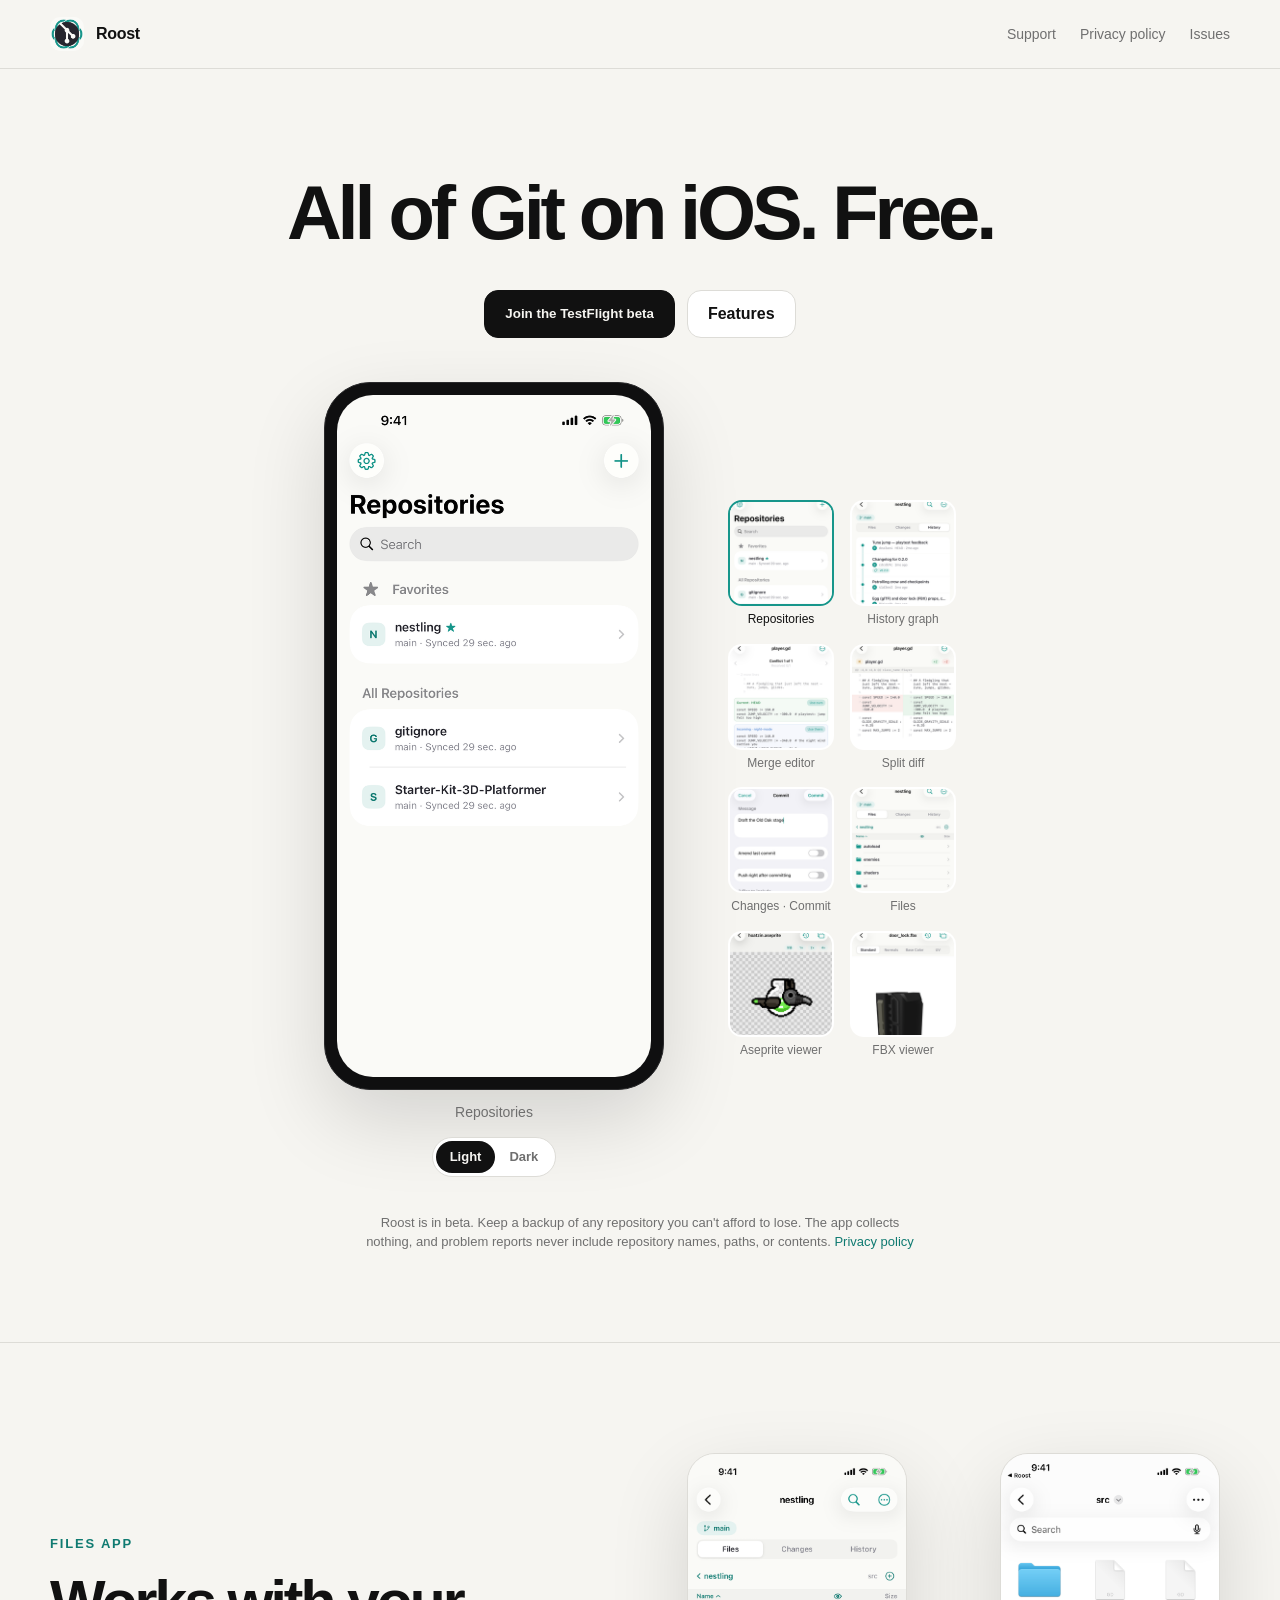
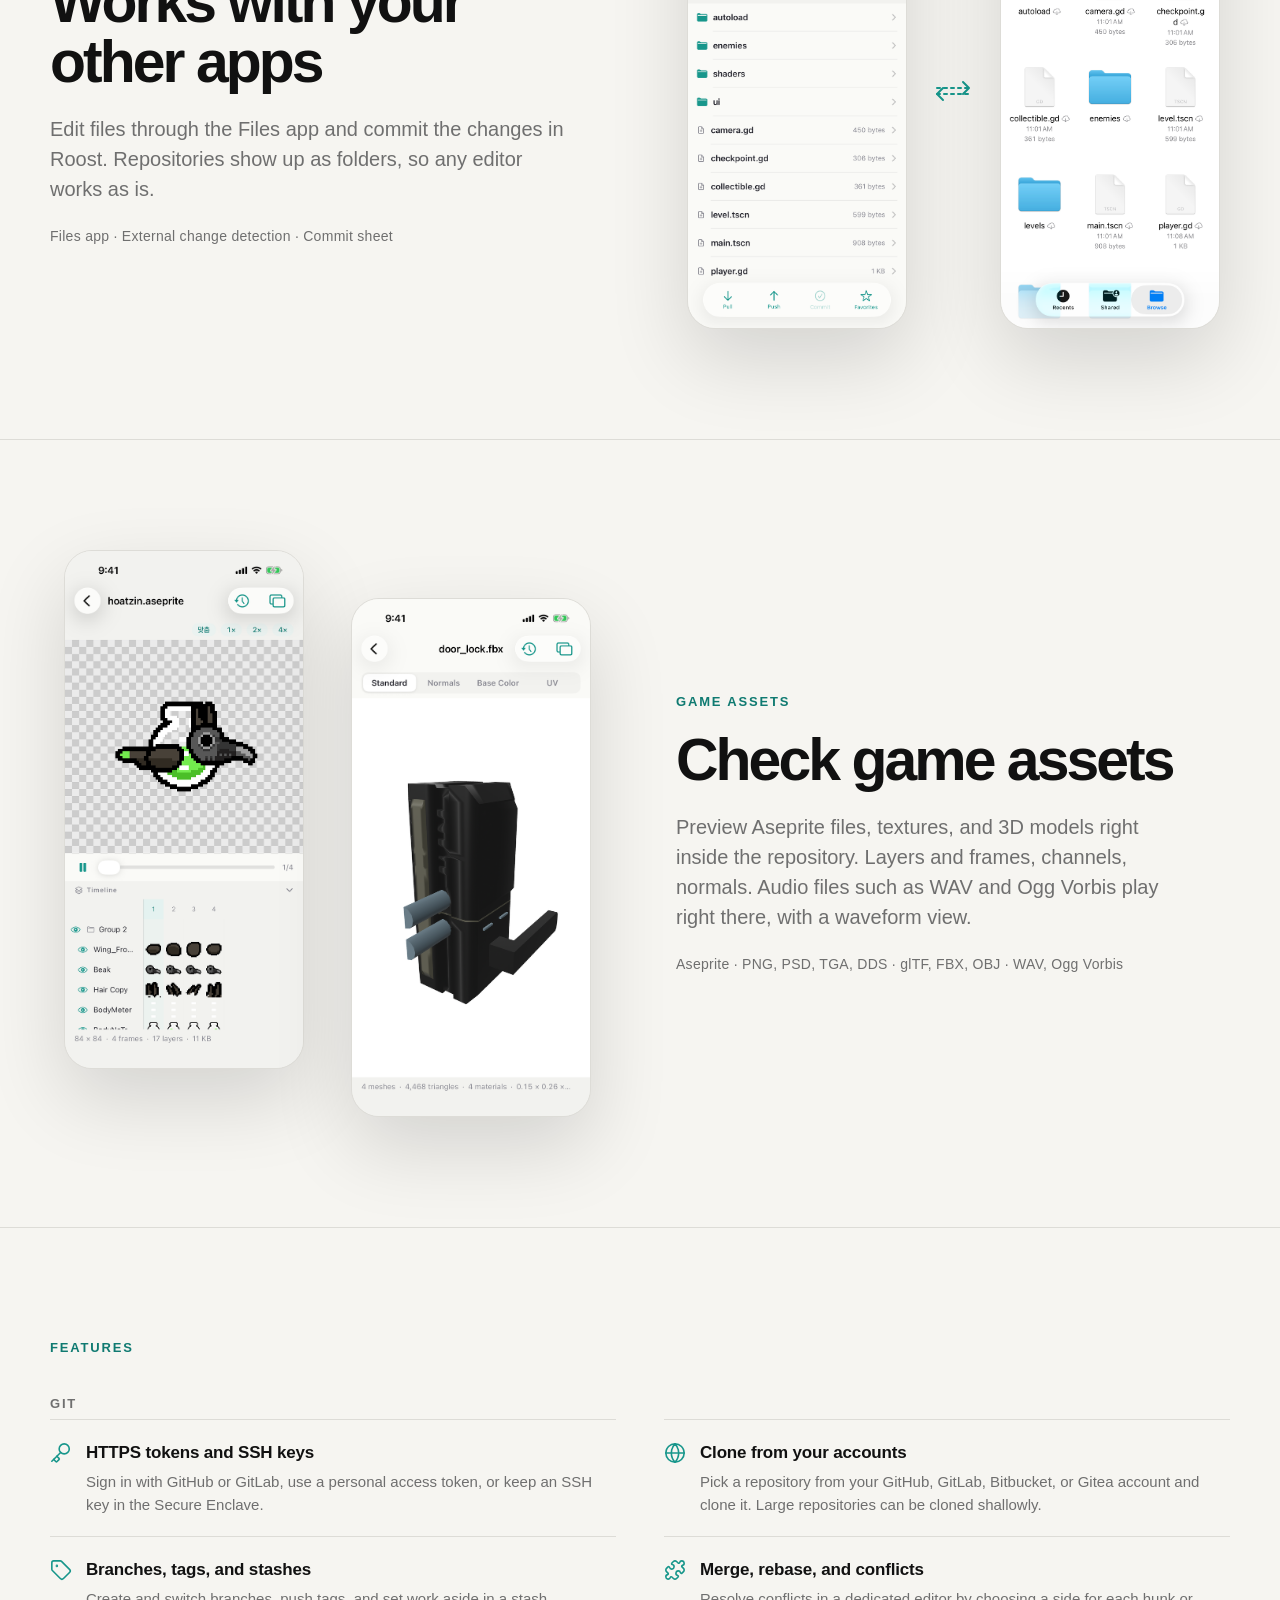
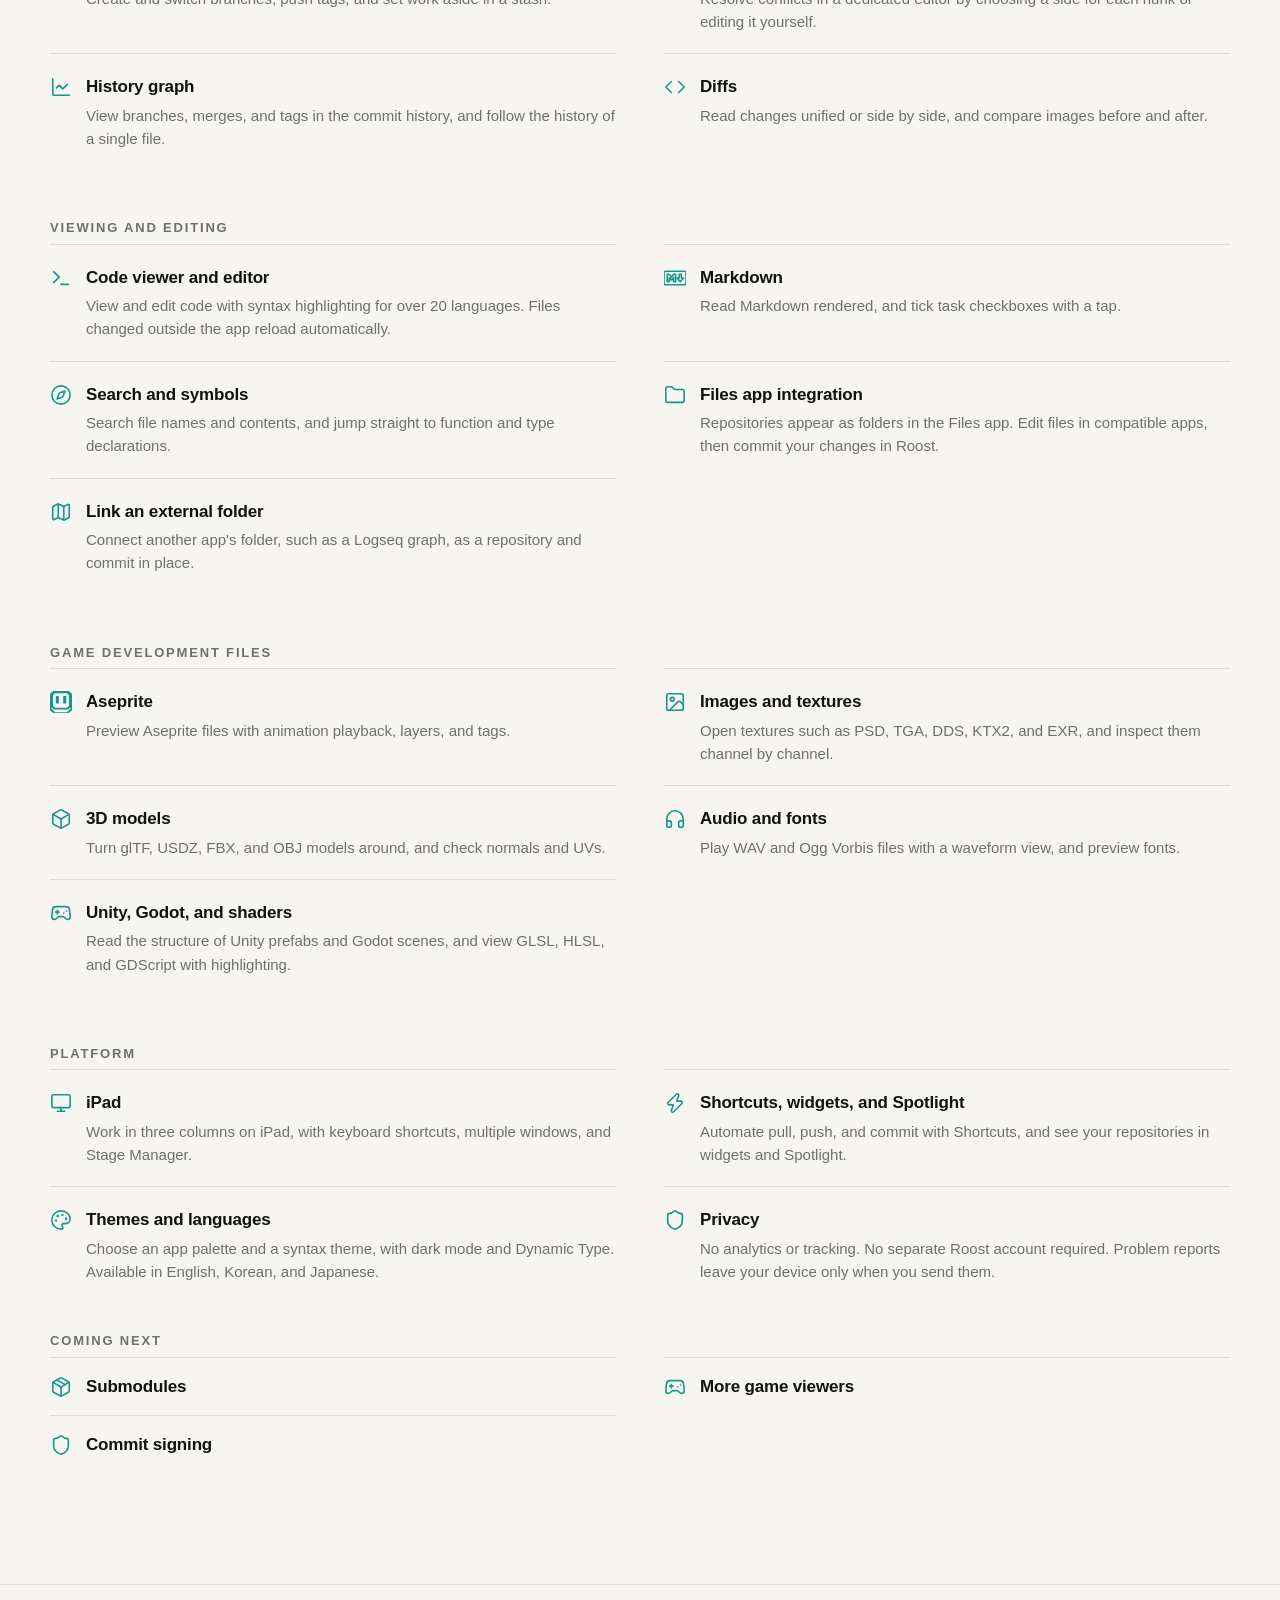
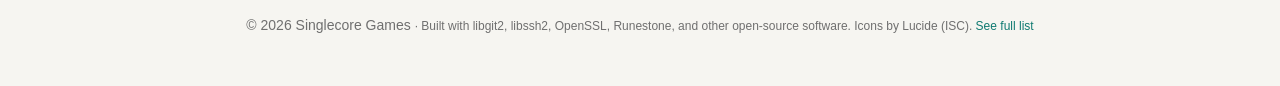
==== index.html @ 3c20617f "site: Files-app pair with link mark, audio in game assets copy, Issues nav link" ====
<!doctype html>
<html lang="en">
<head>
<meta charset="utf-8">
<meta name="viewport" content="width=device-width, initial-scale=1">
<title>Roost — a free Git client for iPhone and iPad</title>
<meta name="description" content="Roost is a free native Git client for iPhone and iPad: clone, commit, push, branch, and resolve merge conflicts. Integrates with the Files app and previews game-dev assets.">
<link rel="icon" href="assets/icon.png">
<link rel="stylesheet" href="assets/site.css">
</head>
<body>
<header class="top">
  <div class="shell nav">
    <a class="brand" href="./"><img src="assets/icon.png" alt=""> Roost</a>
    <nav class="nav-links">
        <a href="support.html">Support</a>
        <a href="privacy.html">Privacy policy</a>
        <a href="https://github.com/singlecoregames/roost/issues" target=_blank rel=noopener>Issues</a>
        
    </nav>
  </div>
</header>
<svg xmlns="http://www.w3.org/2000/svg" style="display:none" aria-hidden="true">
<symbol id="i-aseprite" viewBox="0 0 24 24" fill="none" stroke="currentColor" stroke-width="1.75" stroke-linecap="round" stroke-linejoin="round"><title>Aseprite</title><path d="M4.006 0v1.6h15.988V0zm15.988 1.6v1.6h1.6V1.6zm1.6 1.6v14.4h-1.6v1.6H4.006v-1.6h-1.6V3.2H.809v17.6h1.599v1.6h1.599V24h15.988v-1.6h1.6v-1.6h1.598V3.2zm-19.187 0h1.599V1.6h-1.6zm4.796 3.2v6.4h1.6V6.4zm7.995 0v6.4h1.599V6.4z"/></symbol>
<symbol id="i-box" viewBox="0 0 24 24" fill="none" stroke="currentColor" stroke-width="1.75" stroke-linecap="round" stroke-linejoin="round"><path d="M21 8a2 2 0 0 0-1-1.73l-7-4a2 2 0 0 0-2 0l-7 4A2 2 0 0 0 3 8v8a2 2 0 0 0 1 1.73l7 4a2 2 0 0 0 2 0l7-4A2 2 0 0 0 21 16Z" /> <path d="m3.3 7 8.7 5 8.7-5" /> <path d="M12 22V12" /></symbol>
<symbol id="i-chart-line" viewBox="0 0 24 24" fill="none" stroke="currentColor" stroke-width="1.75" stroke-linecap="round" stroke-linejoin="round"><path d="M3 3v16a2 2 0 0 0 2 2h16" /> <path d="m19 9-5 5-4-4-3 3" /></symbol>
<symbol id="i-code" viewBox="0 0 24 24" fill="none" stroke="currentColor" stroke-width="1.75" stroke-linecap="round" stroke-linejoin="round"><path d="m16 18 6-6-6-6" /> <path d="m8 6-6 6 6 6" /></symbol>
<symbol id="i-compass" viewBox="0 0 24 24" fill="none" stroke="currentColor" stroke-width="1.75" stroke-linecap="round" stroke-linejoin="round"><circle cx="12" cy="12" r="10" /> <path d="m16.24 7.76-1.804 5.411a2 2 0 0 1-1.265 1.265L7.76 16.24l1.804-5.411a2 2 0 0 1 1.265-1.265z" /></symbol>
<symbol id="i-folder" viewBox="0 0 24 24" fill="none" stroke="currentColor" stroke-width="1.75" stroke-linecap="round" stroke-linejoin="round"><path d="M20 20a2 2 0 0 0 2-2V8a2 2 0 0 0-2-2h-7.9a2 2 0 0 1-1.69-.9L9.6 3.9A2 2 0 0 0 7.93 3H4a2 2 0 0 0-2 2v13a2 2 0 0 0 2 2Z" /></symbol>
<symbol id="i-gamepad-2" viewBox="0 0 24 24" fill="none" stroke="currentColor" stroke-width="1.75" stroke-linecap="round" stroke-linejoin="round"><line x1="6" x2="10" y1="11" y2="11" /> <line x1="8" x2="8" y1="9" y2="13" /> <line x1="15" x2="15.01" y1="12" y2="12" /> <line x1="18" x2="18.01" y1="10" y2="10" /> <path d="M17.32 5H6.68a4 4 0 0 0-3.978 3.59c-.006.052-.01.101-.017.152C2.604 9.416 2 14.456 2 16a3 3 0 0 0 3 3c1 0 1.5-.5 2-1l1.414-1.414A2 2 0 0 1 9.828 16h4.344a2 2 0 0 1 1.414.586L17 18c.5.5 1 1 2 1a3 3 0 0 0 3-3c0-1.545-.604-6.584-.685-7.258-.007-.05-.011-.1-.017-.151A4 4 0 0 0 17.32 5z" /></symbol>
<symbol id="i-globe" viewBox="0 0 24 24" fill="none" stroke="currentColor" stroke-width="1.75" stroke-linecap="round" stroke-linejoin="round"><circle cx="12" cy="12" r="10" /> <path d="M12 2a14.5 14.5 0 0 0 0 20 14.5 14.5 0 0 0 0-20" /> <path d="M2 12h20" /></symbol>
<symbol id="i-headphones" viewBox="0 0 24 24" fill="none" stroke="currentColor" stroke-width="1.75" stroke-linecap="round" stroke-linejoin="round"><path d="M3 14h3a2 2 0 0 1 2 2v3a2 2 0 0 1-2 2H5a2 2 0 0 1-2-2v-7a9 9 0 0 1 18 0v7a2 2 0 0 1-2 2h-1a2 2 0 0 1-2-2v-3a2 2 0 0 1 2-2h3" /></symbol>
<symbol id="i-image" viewBox="0 0 24 24" fill="none" stroke="currentColor" stroke-width="1.75" stroke-linecap="round" stroke-linejoin="round"><rect width="18" height="18" x="3" y="3" rx="2" ry="2" /> <circle cx="9" cy="9" r="2" /> <path d="m21 15-3.086-3.086a2 2 0 0 0-2.828 0L6 21" /></symbol>
<symbol id="i-key" viewBox="0 0 24 24" fill="none" stroke="currentColor" stroke-width="1.75" stroke-linecap="round" stroke-linejoin="round"><path d="m2 21 9.6-9.6" /> <path d="m7.5 15.5 2.3 2.3a1 1 0 0 1 0 1.4l-2.1 2.1a1 1 0 0 1-1.4 0L4 19" /> <circle cx="15.5" cy="7.5" r="5.5" /></symbol>
<symbol id="i-map" viewBox="0 0 24 24" fill="none" stroke="currentColor" stroke-width="1.75" stroke-linecap="round" stroke-linejoin="round"><path d="M14.106 5.553a2 2 0 0 0 1.788 0l3.659-1.83A1 1 0 0 1 21 4.619v12.764a1 1 0 0 1-.553.894l-4.553 2.277a2 2 0 0 1-1.788 0l-4.212-2.106a2 2 0 0 0-1.788 0l-3.659 1.83A1 1 0 0 1 3 19.381V6.618a1 1 0 0 1 .553-.894l4.553-2.277a2 2 0 0 1 1.788 0z" /> <path d="M15 5.764v15" /> <path d="M9 3.236v15" /></symbol>
<symbol id="i-markdown" viewBox="0 0 24 24" fill="none" stroke="currentColor" stroke-width="1.75" stroke-linecap="round" stroke-linejoin="round"><title>Markdown</title><path d="M22.27 19.385H1.73A1.73 1.73 0 010 17.655V6.345a1.73 1.73 0 011.73-1.73h20.54A1.73 1.73 0 0124 6.345v11.308a1.73 1.73 0 01-1.73 1.731zM5.769 15.923v-4.5l2.308 2.885 2.307-2.885v4.5h2.308V8.078h-2.308l-2.307 2.885-2.308-2.885H3.46v7.847zM21.232 12h-2.309V8.077h-2.307V12h-2.308l3.461 4.039z"/></symbol>
<symbol id="i-monitor" viewBox="0 0 24 24" fill="none" stroke="currentColor" stroke-width="1.75" stroke-linecap="round" stroke-linejoin="round"><rect width="20" height="14" x="2" y="3" rx="2" /> <line x1="8" x2="16" y1="21" y2="21" /> <line x1="12" x2="12" y1="17" y2="21" /></symbol>
<symbol id="i-package" viewBox="0 0 24 24" fill="none" stroke="currentColor" stroke-width="1.75" stroke-linecap="round" stroke-linejoin="round"><path d="M11 21.73a2 2 0 0 0 2 0l7-4A2 2 0 0 0 21 16V8a2 2 0 0 0-1-1.73l-7-4a2 2 0 0 0-2 0l-7 4A2 2 0 0 0 3 8v8a2 2 0 0 0 1 1.73z" /> <path d="M12 22V12" /> <polyline points="3.29 7 12 12 20.71 7" /> <path d="m7.5 4.27 9 5.15" /></symbol>
<symbol id="i-palette" viewBox="0 0 24 24" fill="none" stroke="currentColor" stroke-width="1.75" stroke-linecap="round" stroke-linejoin="round"><path d="M12 22a1 1 0 0 1 0-20 10 9 0 0 1 10 9 5 5 0 0 1-5 5h-2.25a1.75 1.75 0 0 0-1.4 2.8l.3.4a1.75 1.75 0 0 1-1.4 2.8z" /> <circle cx="13.5" cy="6.5" r=".5" fill="currentColor" /> <circle cx="17.5" cy="10.5" r=".5" fill="currentColor" /> <circle cx="6.5" cy="12.5" r=".5" fill="currentColor" /> <circle cx="8.5" cy="7.5" r=".5" fill="currentColor" /></symbol>
<symbol id="i-puzzle" viewBox="0 0 24 24" fill="none" stroke="currentColor" stroke-width="1.75" stroke-linecap="round" stroke-linejoin="round"><path d="M15.39 4.39a1 1 0 0 0 1.68-.474 2.5 2.5 0 1 1 3.014 3.015 1 1 0 0 0-.474 1.68l1.683 1.682a2.414 2.414 0 0 1 0 3.414L19.61 15.39a1 1 0 0 1-1.68-.474 2.5 2.5 0 1 0-3.014 3.015 1 1 0 0 1 .474 1.68l-1.683 1.682a2.414 2.414 0 0 1-3.414 0L8.61 19.61a1 1 0 0 0-1.68.474 2.5 2.5 0 1 1-3.014-3.015 1 1 0 0 0 .474-1.68l-1.683-1.682a2.414 2.414 0 0 1 0-3.414L4.39 8.61a1 1 0 0 1 1.68.474 2.5 2.5 0 1 0 3.014-3.015 1 1 0 0 1-.474-1.68l1.683-1.682a2.414 2.414 0 0 1 3.414 0z" /></symbol>
<symbol id="i-shield" viewBox="0 0 24 24" fill="none" stroke="currentColor" stroke-width="1.75" stroke-linecap="round" stroke-linejoin="round"><path d="M20 13c0 5-3.5 7.5-7.66 8.95a1 1 0 0 1-.67-.01C7.5 20.5 4 18 4 13V6a1 1 0 0 1 1-1c2 0 4.5-1.2 6.24-2.72a1.17 1.17 0 0 1 1.52 0C14.51 3.81 17 5 19 5a1 1 0 0 1 1 1z" /></symbol>
<symbol id="i-tag" viewBox="0 0 24 24" fill="none" stroke="currentColor" stroke-width="1.75" stroke-linecap="round" stroke-linejoin="round"><path d="M12.586 2.586A2 2 0 0 0 11.172 2H4a2 2 0 0 0-2 2v7.172a2 2 0 0 0 .586 1.414l8.704 8.704a2.426 2.426 0 0 0 3.42 0l6.58-6.58a2.426 2.426 0 0 0 0-3.42z" /> <circle cx="7.5" cy="7.5" r=".5" fill="currentColor" /></symbol>
<symbol id="i-terminal" viewBox="0 0 24 24" fill="none" stroke="currentColor" stroke-width="1.75" stroke-linecap="round" stroke-linejoin="round"><path d="M12 19h8" /> <path d="m4 17 6-6-6-6" /></symbol>
<symbol id="i-zap" viewBox="0 0 24 24" fill="none" stroke="currentColor" stroke-width="1.75" stroke-linecap="round" stroke-linejoin="round"><path d="M15.914 4a1.5 1.5 0 00-2.474-1.561l-9 9A1.5 1.5 0 005.5 14h4.002a.5.5 0 01.471.666L8.086 20a1.5 1.5 0 002.475 1.56l9-9A1.5 1.5 0 0018.5 10h-3.997a.5.5 0 01-.472-.667z" /></symbol>
</svg>
<main>
  <section class="hero shell">
    <h1 class="lead">All of Git on iOS. Free.</h1>
    <div class="cta-row">
      <!-- TODO(REL-05): 공개 링크가 나오면 button을 <a class="btn primary" href="https://testflight.apple.com/join/XXXXXXXX">로 바꾸고 dialog를 지운다 -->
      <button class="btn primary" type="button" data-beta-cta>Join the TestFlight beta</button>
      <dialog class="beta-dialog" id="beta-dialog">
        <form method="dialog">
          <h3>TestFlight beta</h3>
          <p>The public link isn't ready yet. Please check back soon.</p>
          <button class="btn primary" type="submit" autofocus>Close</button>
        </form>
      </dialog>
      <a class="btn" href="#features">Features</a>
    </div>
  </section>

  <section class="screens" id="screens">
    <div class="shell">
    <div class="gallery" data-lang="en" data-prefix="">
      <div class="gallery-main">
        <div class="device"><img id="gallery-img" src="screenshots/en-light/01-repo-list.png" alt="Repositories" width="603" height="1311"></div>
        <div class="gallery-caption" id="gallery-caption">Repositories</div>
        <div class="shots-toggle" role="group" aria-label="Screenshot appearance">
          <button type="button" data-mode="light">Light</button><button type="button" data-mode="dark">Dark</button>
        </div>
      </div>
      <div class="thumbs">
        <button class="thumb active" type="button" data-shot="01-repo-list" aria-label="Repositories"><img src="screenshots/en-light/thumbs/01-repo-list.png" alt="" width="212" height="212" loading="lazy"><span>Repositories</span></button>
        <button class="thumb" type="button" data-shot="04-history-graph" aria-label="History graph"><img src="screenshots/en-light/thumbs/04-history-graph.png" alt="" width="212" height="212" loading="lazy"><span>History graph</span></button>
        <button class="thumb" type="button" data-shot="06-merge-editor" aria-label="Merge editor"><img src="screenshots/en-light/thumbs/06-merge-editor.png" alt="" width="212" height="212" loading="lazy"><span>Merge editor</span></button>
        <button class="thumb" type="button" data-shot="05-diff-split" aria-label="Split diff"><img src="screenshots/en-light/thumbs/05-diff-split.png" alt="" width="212" height="212" loading="lazy"><span>Split diff</span></button>
        <button class="thumb" type="button" data-shot="03-changes-commit" aria-label="Changes · Commit"><img src="screenshots/en-light/thumbs/03-changes-commit.png" alt="" width="212" height="212" loading="lazy"><span>Changes · Commit</span></button>
        <button class="thumb" type="button" data-shot="02-files" aria-label="Files"><img src="screenshots/en-light/thumbs/02-files.png" alt="" width="212" height="212" loading="lazy"><span>Files</span></button>
        <button class="thumb" type="button" data-shot="08-viewers" aria-label="Aseprite viewer"><img src="screenshots/en-light/thumbs/08-viewers.png" alt="" width="212" height="212" loading="lazy"><span>Aseprite viewer</span></button>
        <button class="thumb" type="button" data-shot="09-viewers-fbx" aria-label="FBX viewer"><img src="screenshots/en-light/thumbs/09-viewers-fbx.png" alt="" width="212" height="212" loading="lazy"><span>FBX viewer</span></button>
      </div>
    </div>
      <p class="small beta-note" id="beta">Roost is in beta. Keep a backup of any repository you can't afford to lose. The app collects nothing, and problem reports never include repository names, paths, or contents. <a href="privacy.html">Privacy policy</a></p>
    </div>
  </section>

  <section class="feature" id="files-app">
    <div class="shell grid">
      <div class="copy">
        <div class="eyebrow">Files app</div>
        <h2>Works with your other apps</h2>
        <p>Edit files through the Files app and commit the changes in Roost. Repositories show up as folders, so any editor works as is.</p>
        <div class="meta">Files app · External change detection · Commit sheet</div>
      </div>
      <div class="visual"><div class="pair linked"><img class="phone" src="screenshots/en-light/02-files.png" data-shot-src="screenshots/en-{mode}/02-files.png" alt="Works with your other apps" width="603" height="1311"><span class="link-mark" aria-hidden="true"><svg viewBox="0 0 48 24" fill="none" stroke="currentColor" stroke-width="2" stroke-linecap="round" stroke-linejoin="round"><path d="M8 9h32M8 15h32" stroke-dasharray="3 4"/><path d="M34 3l6 6-6 6M14 9l-6 6 6 6"/></svg></span><img class="phone" src="screenshots/en-light/10-files-app.png" data-shot-src="screenshots/en-{mode}/10-files-app.png" alt="The same folder open in the iOS Files app" width="603" height="1311"></div></div>
    </div>
  </section>
  <section class="feature" id="game-assets">
    <div class="shell grid reverse">
      <div class="visual"><div class="pair"><img class="phone" src="screenshots/en-light/08-viewers.png" data-shot-src="screenshots/en-{mode}/08-viewers.png" alt="Check game assets" width="603" height="1311"><img class="phone" src="screenshots/en-light/09-viewers-fbx.png" data-shot-src="screenshots/en-{mode}/09-viewers-fbx.png" alt="Check game assets" width="603" height="1311"></div></div>
      <div class="copy">
        <div class="eyebrow">Game assets</div>
        <h2>Check game assets</h2>
        <p>Preview Aseprite files, textures, and 3D models right inside the repository. Layers and frames, channels, normals. Audio files such as WAV and Ogg Vorbis play right there, with a waveform view.</p>
        <div class="meta">Aseprite · PNG, PSD, TGA, DDS · glTF, FBX, OBJ · WAV, Ogg Vorbis</div>
      </div>
    </div>
  </section>

  <section class="feature" id="features">
    <div class="shell">
      <div class="sec-head"><div class="eyebrow">Features</div></div>
      <h3 class="group">Git</h3>
      <ul class="features">
        <li><svg class="ic"><use href="#i-key"/></svg><div><b>HTTPS tokens and SSH keys</b><p>Sign in with GitHub or GitLab, use a personal access token, or keep an SSH key in the Secure Enclave.</p></div></li>
        <li><svg class="ic"><use href="#i-globe"/></svg><div><b>Clone from your accounts</b><p>Pick a repository from your GitHub, GitLab, Bitbucket, or Gitea account and clone it. Large repositories can be cloned shallowly.</p></div></li>
        <li><svg class="ic"><use href="#i-tag"/></svg><div><b>Branches, tags, and stashes</b><p>Create and switch branches, push tags, and set work aside in a stash.</p></div></li>
        <li><svg class="ic"><use href="#i-puzzle"/></svg><div><b>Merge, rebase, and conflicts</b><p>Resolve conflicts in a dedicated editor by choosing a side for each hunk or editing it yourself.</p></div></li>
        <li><svg class="ic"><use href="#i-chart-line"/></svg><div><b>History graph</b><p>View branches, merges, and tags in the commit history, and follow the history of a single file.</p></div></li>
        <li><svg class="ic"><use href="#i-code"/></svg><div><b>Diffs</b><p>Read changes unified or side by side, and compare images before and after.</p></div></li>
      </ul>
      <h3 class="group">Viewing and editing</h3>
      <ul class="features">
        <li><svg class="ic"><use href="#i-terminal"/></svg><div><b>Code viewer and editor</b><p>View and edit code with syntax highlighting for over 20 languages. Files changed outside the app reload automatically.</p></div></li>
        <li><svg class="ic"><use href="#i-markdown"/></svg><div><b>Markdown</b><p>Read Markdown rendered, and tick task checkboxes with a tap.</p></div></li>
        <li><svg class="ic"><use href="#i-compass"/></svg><div><b>Search and symbols</b><p>Search file names and contents, and jump straight to function and type declarations.</p></div></li>
        <li><svg class="ic"><use href="#i-folder"/></svg><div><b>Files app integration</b><p>Repositories appear as folders in the Files app. Edit files in compatible apps, then commit your changes in Roost.</p></div></li>
        <li><svg class="ic"><use href="#i-map"/></svg><div><b>Link an external folder</b><p>Connect another app's folder, such as a Logseq graph, as a repository and commit in place.</p></div></li>
      </ul>
      <h3 class="group">Game development files</h3>
      <ul class="features">
        <li><svg class="ic"><use href="#i-aseprite"/></svg><div><b>Aseprite</b><p>Preview Aseprite files with animation playback, layers, and tags.</p></div></li>
        <li><svg class="ic"><use href="#i-image"/></svg><div><b>Images and textures</b><p>Open textures such as PSD, TGA, DDS, KTX2, and EXR, and inspect them channel by channel.</p></div></li>
        <li><svg class="ic"><use href="#i-box"/></svg><div><b>3D models</b><p>Turn glTF, USDZ, FBX, and OBJ models around, and check normals and UVs.</p></div></li>
        <li><svg class="ic"><use href="#i-headphones"/></svg><div><b>Audio and fonts</b><p>Play WAV and Ogg Vorbis files with a waveform view, and preview fonts.</p></div></li>
        <li><svg class="ic"><use href="#i-gamepad-2"/></svg><div><b>Unity, Godot, and shaders</b><p>Read the structure of Unity prefabs and Godot scenes, and view GLSL, HLSL, and GDScript with highlighting.</p></div></li>
      </ul>
      <h3 class="group">Platform</h3>
      <ul class="features">
        <li><svg class="ic"><use href="#i-monitor"/></svg><div><b>iPad</b><p>Work in three columns on iPad, with keyboard shortcuts, multiple windows, and Stage Manager.</p></div></li>
        <li><svg class="ic"><use href="#i-zap"/></svg><div><b>Shortcuts, widgets, and Spotlight</b><p>Automate pull, push, and commit with Shortcuts, and see your repositories in widgets and Spotlight.</p></div></li>
        <li><svg class="ic"><use href="#i-palette"/></svg><div><b>Themes and languages</b><p>Choose an app palette and a syntax theme, with dark mode and Dynamic Type. Available in English, Korean, and Japanese.</p></div></li>
        <li><svg class="ic"><use href="#i-shield"/></svg><div><b>Privacy</b><p>No analytics or tracking. No separate Roost account required. Problem reports leave your device only when you send them.</p></div></li>
      </ul>
      <div class="roadmap-wrap">
        <h3 class="group">Coming next</h3>
      <ul class="features roadmap">
        <li><svg class="ic"><use href="#i-package"/></svg><div><b>Submodules</b></div></li>
        <li><svg class="ic"><use href="#i-gamepad-2"/></svg><div><b>More game viewers</b></div></li>
        <li><svg class="ic"><use href="#i-shield"/></svg><div><b>Commit signing</b></div></li>
      </ul>
      </div>
    </div>
  </section>
</main>

<footer>
  <div class="shell footer-center">© 2026 Singlecore Games <span class="oss">· Built with libgit2, libssh2, OpenSSL, Runestone, and other open-source software. Icons by Lucide (ISC). <a href="https://github.com/singlecoregames/roost/blob/main/OPEN-SOURCE.md" target="_blank" rel="noopener">See full list</a></span></div>
</footer>
<script>
(function () {
  var root = document.documentElement;
  var stored = null;
  try { stored = localStorage.getItem("roost-shots"); } catch (e) {}
  var mode = stored || (window.matchMedia("(prefers-color-scheme: dark)").matches ? "dark" : "light");
  function apply() {
    root.setAttribute("data-shots", mode);
    document.querySelectorAll("[data-shot-src]").forEach(function (img) {
      img.src = img.getAttribute("data-shot-src").replace("{mode}", mode);
    });
    document.querySelectorAll(".shots-toggle button").forEach(function (b) {
      b.classList.toggle("active", b.getAttribute("data-mode") === mode);
      b.setAttribute("aria-pressed", b.getAttribute("data-mode") === mode ? "true" : "false");
    });
    var g = document.querySelector(".gallery");
    if (g) select(g.querySelector(".thumb.active"), true);
  }
  function select(btn, keep) {
    var g = document.querySelector(".gallery");
    if (!g || !btn) return;
    var name = btn.getAttribute("data-shot");
    var src = g.getAttribute("data-prefix") + "screenshots/" + g.getAttribute("data-lang") + "-" + mode + "/" + name + ".png";
    var img = document.getElementById("gallery-img");
    img.src = src;
    img.alt = btn.getAttribute("aria-label");
    document.getElementById("gallery-caption").textContent = btn.getAttribute("aria-label");
    g.querySelectorAll(".thumb").forEach(function (t) { t.classList.toggle("active", t === btn); });
    g.querySelectorAll(".thumb img").forEach(function (t) {
      t.src = g.getAttribute("data-prefix") + "screenshots/" + g.getAttribute("data-lang") + "-" + mode + "/thumbs/" + t.parentNode.getAttribute("data-shot") + ".png";
    });
  }
  document.addEventListener("click", function (e) {
    var t = e.target.closest(".shots-toggle button");
    if (t) { mode = t.getAttribute("data-mode"); try { localStorage.setItem("roost-shots", mode); } catch (x) {} apply(); return; }
    var th = e.target.closest(".thumb");
    if (th) select(th);
    if (e.target.closest("[data-beta-cta]")) { var d = document.getElementById("beta-dialog"); if (d && d.showModal) d.showModal(); }
  });
  apply();
})();
</script>
</body>
</html>
---- assets/site.css ----
/* Roost 홈페이지 — 미니멀 에디토리얼. 잉크/종이 흑백에 키 컬러(Roost Teal)는 링크·아이콘·눈썹 문구에만 */
:root {
  --bg: #F6F5F1; --paper: #FFFFFF; --ink: #111111; --muted: #6F6F6F; --line: #DDDCD7;
  --accent: #17968B; --accent-deep: #0F7A71;
  --shadow: 0 30px 80px rgba(0,0,0,.14); --radius: 28px;
}
@media (prefers-color-scheme: dark) {
  :root { --bg: #151517; --paper: #1F1F23; --ink: #F2F1EC; --muted: #9A9AA3; --line: #2E2E34;
    --accent: #2FB8AC; --accent-deep: #4CC9BD; --shadow: 0 30px 80px rgba(0,0,0,.5); }
}
* { box-sizing: border-box; min-width: 0; }
html { scroll-behavior: smooth; color-scheme: light dark; }
body { margin: 0; overflow-x: hidden; background: var(--bg); color: var(--ink); line-height: 1.5;
  font-family: -apple-system, BlinkMacSystemFont, "SF Pro Display", "SF Pro Text", "Apple SD Gothic Neo", "Segoe UI", Inter, sans-serif;
  -webkit-font-smoothing: antialiased; }
a { color: inherit; text-decoration: none; }
p a { color: var(--accent-deep); }
p a:hover { text-decoration: underline; }
img { max-width: 100%; display: block; }
.shell { width: min(1180px, calc(100% - 40px)); margin: 0 auto; }

/* 헤더 */
header.top { position: sticky; top: 0; z-index: 20; backdrop-filter: blur(18px); -webkit-backdrop-filter: blur(18px);
  background: color-mix(in srgb, var(--bg) 84%, transparent); border-bottom: 1px solid var(--line); }
.nav { height: 68px; display: flex; align-items: center; justify-content: space-between; }
.brand { display: flex; align-items: center; gap: 12px; font-weight: 750; letter-spacing: -.02em; }
.brand img { width: 34px; height: 34px; border-radius: 10px; }
.nav-links { display: flex; gap: 24px; color: var(--muted); font-size: 14px; }
.nav-links a:hover { color: var(--ink); }

/* 공통 타이포 */
.eyebrow { font-size: 13px; text-transform: uppercase; letter-spacing: .14em; color: var(--accent-deep); margin-bottom: 18px; font-weight: 600; }
h1 { font-size: clamp(56px, 9vw, 96px); line-height: .94; letter-spacing: -.05em; margin: 0 auto 22px; max-width: 980px; }
h2 { font-size: clamp(34px, 4.6vw, 60px); line-height: 1.02; letter-spacing: -.035em; margin: 0 0 22px; word-break: keep-all; }
:lang(en) h1 { letter-spacing: -.065em; }
:lang(en) h2 { letter-spacing: -.05em; }
.copy p { font-size: 20px; color: var(--muted); max-width: 520px; margin: 0 0 22px; word-break: keep-all; }
.meta { font-size: 14px; color: var(--muted); letter-spacing: .02em; }
.btn { display: inline-flex; align-items: center; justify-content: center; min-height: 48px; padding: 0 20px; border-radius: 14px;
  font-weight: 700; border: 1px solid var(--line); background: var(--paper); }
.btn.primary { background: var(--ink); color: var(--bg); border-color: var(--ink); }
.cta-row { display: flex; justify-content: center; gap: 12px; flex-wrap: wrap; }
/* 베타 준비 중 안내 — TestFlight 링크가 나오면 함께 지운다 (TODO REL-05) */
.beta-dialog { border: 1px solid var(--line); border-radius: 20px; background: var(--bg); color: var(--ink); padding: 28px 28px 24px; max-width: min(420px, calc(100% - 40px)); text-align: center; box-shadow: var(--shadow); }
.beta-dialog::backdrop { background: rgba(0, 0, 0, .45); backdrop-filter: blur(6px); }
.beta-dialog h3 { margin: 0 0 8px; font-size: 20px; letter-spacing: -.02em; }
.beta-dialog p { margin: 0 0 20px; color: var(--muted); font-size: 15px; word-break: keep-all; }


/* 히어로 */
.hero { padding: 104px 0 24px; text-align: center; }
.hero h1.lead { max-width: 900px; margin: 0 auto 36px; color: var(--ink); font-size: clamp(40px, 6.4vw, 76px); line-height: 1.06; letter-spacing: -.045em; word-break: keep-all; }
:lang(en) .hero h1.lead { letter-spacing: -.055em; }
.hero .why { max-width: 560px; margin: 0 auto 30px; color: var(--muted); font-size: 16px; word-break: keep-all; }

/* 폰 스크린샷 — 프레임 없이 둥근 모서리 + 그림자 */
.phone { width: 100%; height: auto; border-radius: var(--radius); border: 1px solid var(--line); box-shadow: var(--shadow); background: var(--paper); }
.stage { position: relative; display: grid; grid-template-columns: 1fr 1fr 1fr; align-items: end; gap: 0; padding: 30px 0 110px; max-width: 900px; }
.stage .center { width: 300px; justify-self: center; z-index: 2; }
.stage .side { width: 250px; opacity: .96; }
.stage .left { justify-self: end; transform: rotate(-5deg) translate(24px, 20px); }
.stage .right { justify-self: start; transform: rotate(5deg) translate(-24px, 20px); }

/* 기능 섹션 — 문구 + 실제 화면, 좌우 교대 */
section.feature { padding: 110px 0; border-top: 1px solid var(--line); }
.grid { display: grid; grid-template-columns: 1fr 1fr; gap: 72px; align-items: center; }
.visual .phone { width: min(320px, 100%); margin: 0 auto; }
.visual .pair { display: flex; gap: 20px; justify-content: center; align-items: flex-start; }
.visual .pair .phone { width: min(240px, 46%); }
.visual .pair .phone:last-child { margin-top: 48px; }
/* 연결된 쌍 — Roost 파일 목록 ⇄ 파일 앱. 어긋남 없이 나란히, 사이에 양방향 화살표 */
.visual .pair.linked { gap: 12px; align-items: center; }
.visual .pair.linked .phone { width: min(220px, 42%); }
.visual .pair.linked .phone:last-child { margin-top: 0; }
.link-mark { flex: 0 0 48px; color: var(--accent); display: flex; }
.link-mark svg { width: 48px; height: 24px; }
.copy.narrow { max-width: 760px; }
.copy.narrow p { max-width: 640px; }

/* 게임 개발 · 가격 · 마지막 — 가운데 정렬 */
.game, .pricing, .final { text-align: center; }
.game h2, .pricing h2, .final h2 { max-width: 850px; margin-left: auto; margin-right: auto; }
.game > .shell > p, .pricing p, .final p { max-width: 640px; margin: 0 auto 44px; color: var(--muted); font-size: 20px; word-break: keep-all; }
.pricing p { margin-bottom: 0; }
.visual.center .phone { width: min(320px, 100%); }
.chips { display: flex; justify-content: center; gap: 10px; flex-wrap: wrap; margin-top: 36px; }
.chip { padding: 9px 14px; border-radius: 999px; border: 1px solid var(--line); background: var(--paper); font-size: 13px; }
.final { padding: 72px 0 80px; border-top: 1px solid var(--line); }
/* 베타 주의 — 갤러리 바로 아래 */
.screens .beta-note { font-size: 13px; color: var(--muted); max-width: 560px; margin: 36px auto 0; text-align: center; word-break: keep-all; }
.screens .beta-note a { color: var(--accent-deep); }
.final h1, .final h2 { font-size: clamp(44px, 6.5vw, 80px); letter-spacing: -.05em; }
.final .small { font-size: 14px; margin: 28px auto 0; max-width: 560px; }

/* Features — 그룹 라벨 + 아이콘·제목·설명 두세 문장, 두 칼럼, 얇은 구분선 */
h3.group { font-size: 13px; text-transform: uppercase; letter-spacing: .14em; color: var(--muted); font-weight: 600; margin: 48px 0 6px; }
h3.group:first-of-type { margin-top: 28px; }
.features { list-style: none; margin: 0; padding: 0; display: grid; grid-template-columns: 1fr 1fr; gap: 0 48px; }
.features li { display: flex; gap: 14px; align-items: flex-start; padding: 20px 0; border-top: 1px solid var(--line); }
.features .ic { width: 22px; height: 22px; flex: 0 0 22px; margin-top: 2px; color: var(--accent); }
.features b { display: block; font-size: 17px; font-weight: 650; letter-spacing: -.01em; margin-bottom: 4px; }
.features p { margin: 0; font-size: 15px; line-height: 1.55; color: var(--muted); word-break: keep-all; }

/* (구) 그리고 더 */
.sec-head { display: flex; align-items: baseline; justify-content: space-between; gap: 12px; flex-wrap: wrap; }
.sec-head .eyebrow { margin-bottom: 8px; }
.note { font-size: 13px; color: var(--muted); }
.more { list-style: none; margin: 8px 0 0; padding: 0; display: grid; grid-template-columns: repeat(3, 1fr); gap: 0 40px; }
.more li { display: flex; gap: 12px; align-items: flex-start; padding: 16px 0; border-top: 1px solid var(--line); }
.more .ic { width: 20px; height: 20px; flex: 0 0 20px; margin-top: 3px; color: var(--accent); }
.more b { display: block; font-size: 15px; font-weight: 650; }
.more span { display: block; font-size: 13.5px; line-height: 1.5; color: var(--muted); }

/* 푸터 */
footer { padding: 30px 0 50px; border-top: 1px solid var(--line); color: var(--muted); font-size: 14px; }
.footer-center { text-align: center; word-break: keep-all; }
.footer-center a { color: var(--accent-deep); white-space: nowrap; }
.oss { font-size: 12px; }

/* 정책·지원 문서 페이지 (privacy.html / support.html) */
.wrap { max-width: 860px; margin: 0 auto; padding: 0 20px; }
article.doc h1 { font-size: clamp(36px, 5vw, 56px); text-align: left; margin: 48px 0 8px; letter-spacing: -.04em; }
article.doc h2 { font-size: 22px; margin: 32px 0 8px; letter-spacing: -.02em; }
article.doc p, article.doc li { font-size: 16px; color: var(--ink); }
article.doc .meta, article.doc .note { color: var(--muted); font-size: 14px; letter-spacing: 0; }
article.doc code { font-size: 14px; background: var(--paper); border: 1px solid var(--line); border-radius: 6px; padding: 1px 6px; }
article.doc hr { border: 0; border-top: 1px solid var(--line); margin: 40px 0; }

@media (max-width: 820px) {
  .nav-links { gap: 14px; font-size: 13px; }
  .hero { padding-top: 72px; }
  h1 { font-size: clamp(56px, 16vw, 80px); }
  .hero h1.lead { font-size: clamp(34px, 10.5vw, 52px); margin-bottom: 28px; }
  .stage { grid-template-columns: 1fr; padding: 20px 0 70px; }
  .stage .side { display: none; }
  .stage .center { width: min(260px, 72vw); }
  .grid, .grid.reverse { grid-template-columns: 1fr; gap: 40px; }
  .grid.reverse .visual { order: 2; }
  section.feature { padding: 76px 0; }
  .copy p { font-size: 18px; }
  .visual .phone { width: min(260px, 72vw); }
  .visual .pair .phone { width: 46%; }
  .visual .pair .phone:last-child { margin-top: 32px; }
  .visual .pair.linked .phone { width: 42%; }
  .visual .pair.linked .phone:last-child { margin-top: 0; }
  .link-mark { flex-basis: 36px; }
  .link-mark svg { width: 36px; height: 18px; }
  .more, .features { grid-template-columns: 1fr; }
  .features li { padding: 16px 0; }
  .features p { font-size: 14.5px; }
  .final { padding: 56px 0 64px; }
}
@media (min-width: 821px) and (max-width: 1000px) { .more { grid-template-columns: repeat(2, 1fr); } }

/* 스크린샷 라이트/다크 토글 — 스테이지 아래 가운데, 작은 세그먼트 */
section.screens { padding: 8px 0 90px; }
.gallery-main { display: flex; flex-direction: column; align-items: center; }
.gallery .shots-toggle { margin-top: 14px; }
.shots-toggle { display: inline-flex; border: 1px solid var(--line); border-radius: 999px; background: var(--paper); padding: 3px; }
.shots-toggle button { border: 0; background: none; color: var(--muted); font: inherit; font-size: 13px; font-weight: 600; padding: 6px 14px; border-radius: 999px; cursor: pointer; }
.shots-toggle button.active { background: var(--ink); color: var(--bg); }

/* 갤러리 — 아이폰 프레임 안에 큰 화면 하나 + 아래 썸네일에서 골라 보기 */
.gallery { display: grid; grid-template-columns: 1fr; justify-items: center; gap: 28px; margin-top: 12px; }
.device { width: min(340px, 100%); padding: 12px; border-radius: 46px; background: #0f0f10; box-shadow: var(--shadow); border: 1px solid #2a2a2c; }
.device img { width: 100%; height: auto; border-radius: 36px; display: block; background: #fff; }
.gallery-caption { text-align: center; font-size: 14px; color: var(--muted); margin-top: 12px; }
.thumbs { display: flex; gap: 14px; justify-content: center; flex-wrap: wrap; }
.thumb { border: 0; background: none; padding: 0; cursor: pointer; width: 92px; min-width: 0; color: var(--muted); font: inherit; font-size: 12px; text-align: center; }
/* 썸네일은 정사각 크롭 — 상태 바 아래 상단부(내비게이션·첫 내용)를 보여 준다 */
.thumb img { width: 100%; max-width: 100%; height: auto; aspect-ratio: 1 / 1; object-fit: cover; object-position: 50% 16%; border-radius: 14px; border: 2px solid transparent; background: #fff; display: block; margin-bottom: 6px; transition: border-color .15s, transform .15s; }
/* 좌우 여유가 있으면 썸네일 격자를 기기 프레임 오른쪽에 */
@media (min-width: 821px) {
  .gallery { grid-template-columns: auto auto; justify-content: center; align-items: center; gap: 64px; }
  .gallery-main { width: 340px; } /* 트랙이 이미지 원본 폭(603px)까지 벌어지지 않게 */
  .thumbs { display: grid; grid-template-columns: repeat(2, 106px); gap: 16px 16px; }
  .thumb { width: auto; }
}
.thumb:hover img { transform: translateY(-2px); }
.thumb.active img { border-color: var(--accent); }
.thumb.active { color: var(--ink); }
/* 캡션은 한 줄 고정 — 줄바꿈되면 행 높이가 들쭉날쭉해진다 (Safari에서는 긴 캡션이 버튼 폭까지 밀어 정사각이 깨졌다) */
.thumb span { display: block; line-height: 1.3; white-space: nowrap; overflow: hidden; text-overflow: ellipsis; }

/* 로드맵 — 베타 절 아래, 좌측 정렬 목록 */
/* 로드맵 — Features 목록 아래, 그룹 라벨과 같은 톤 */
.roadmap-wrap { margin-top: 8px; }
.roadmap-wrap h3.group { margin-bottom: 6px; }
.features.roadmap li { align-items: center; padding: 16px 0; }
.features.roadmap .ic { margin-top: 0; }
.features.roadmap b { margin-bottom: 0; }
@media (max-width: 820px) {
  section.screens { padding-bottom: 60px; }
  .device { width: min(280px, 78vw); }
  /* 그리드 항목은 justify-items:center로 max-content 폭이 되어 양쪽으로 넘쳤다 — 폭을 셀에 맞춰야 가로 스크롤이 된다 */
  /* overflow-x:auto는 세로도 잘라내므로 hover의 translateY(-2px)만큼 위 여백을 둔다 */
  .thumbs { justify-self: stretch; width: 100%; max-width: 100%; justify-content: flex-start; overflow-x: auto; flex-wrap: nowrap; padding: 4px 0 8px; scrollbar-width: none; }
  .thumbs::-webkit-scrollbar { display: none; }
  .thumb { flex: 0 0 61px; width: 61px; }
  .thumb span { display: none; } /* 61px엔 캡션이 안 들어간다 — 고른 장의 이름은 프레임 아래 캡션이 보여 준다 */
}
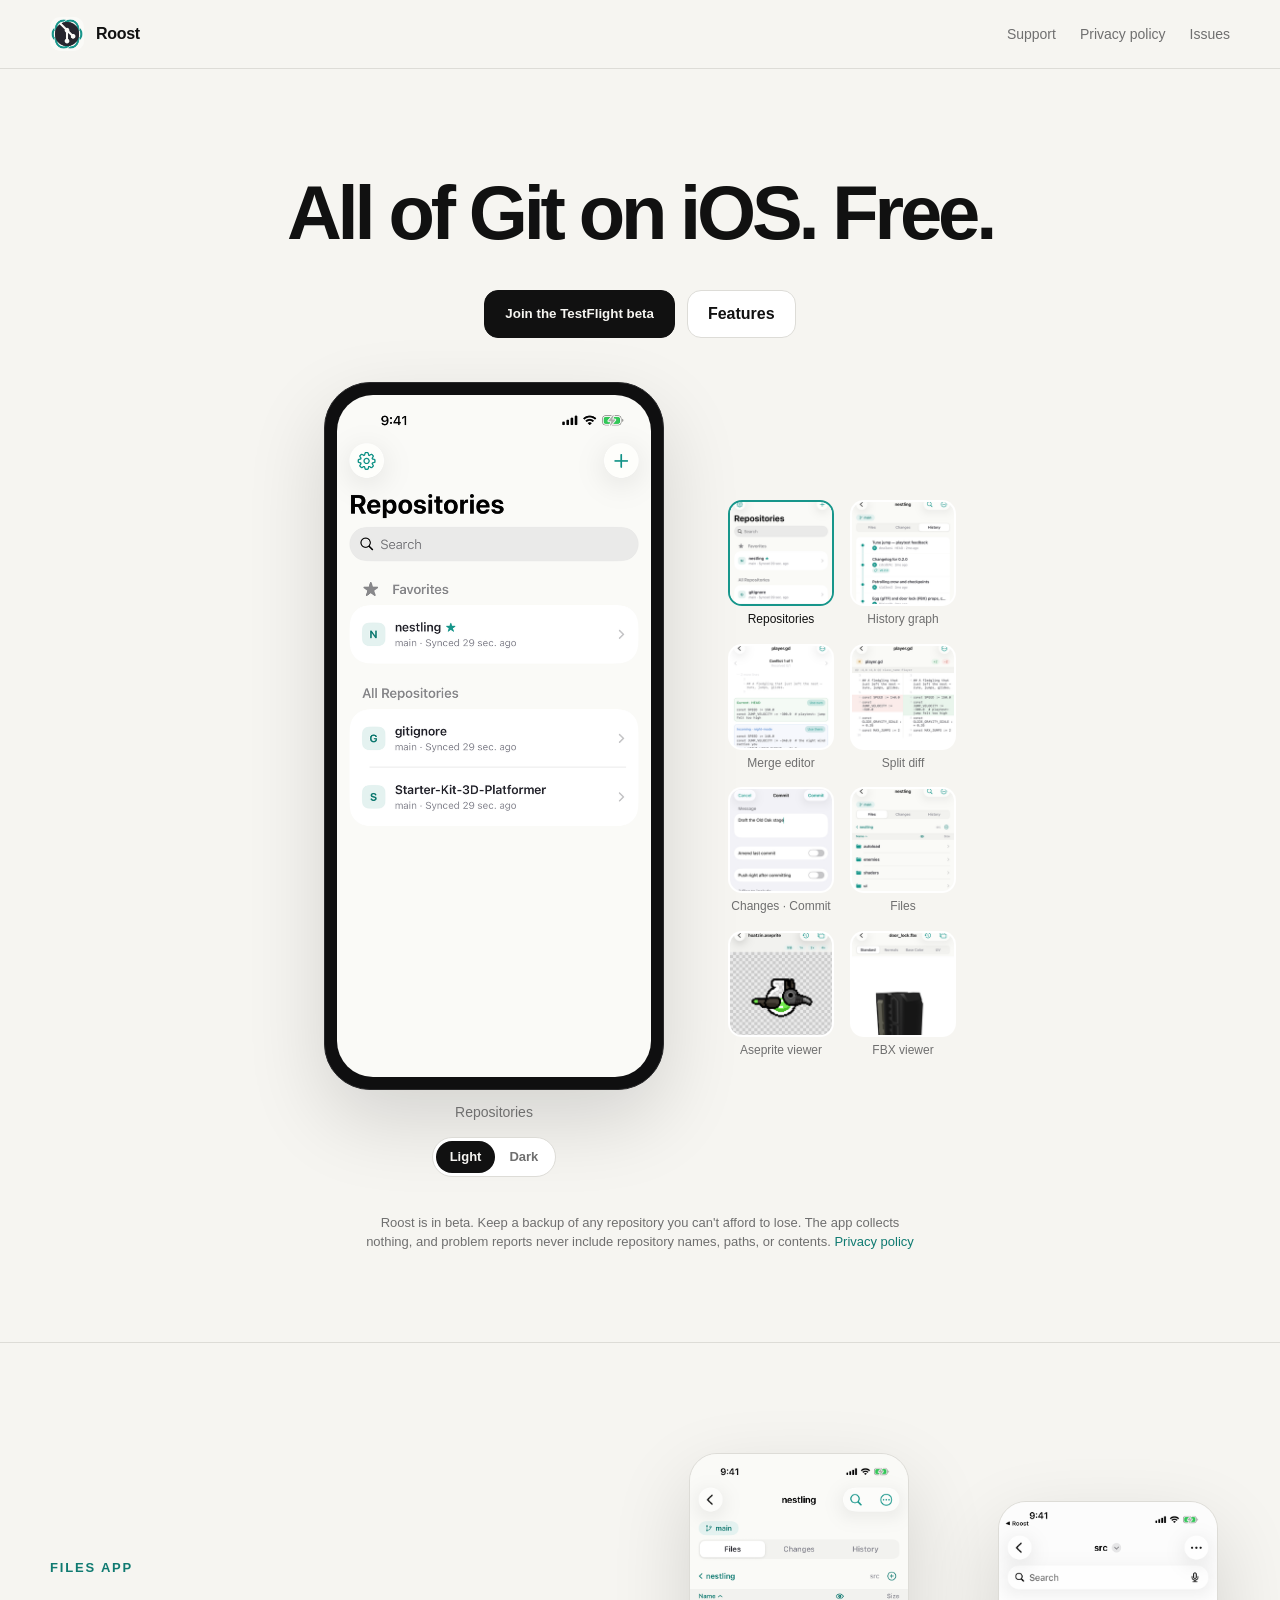
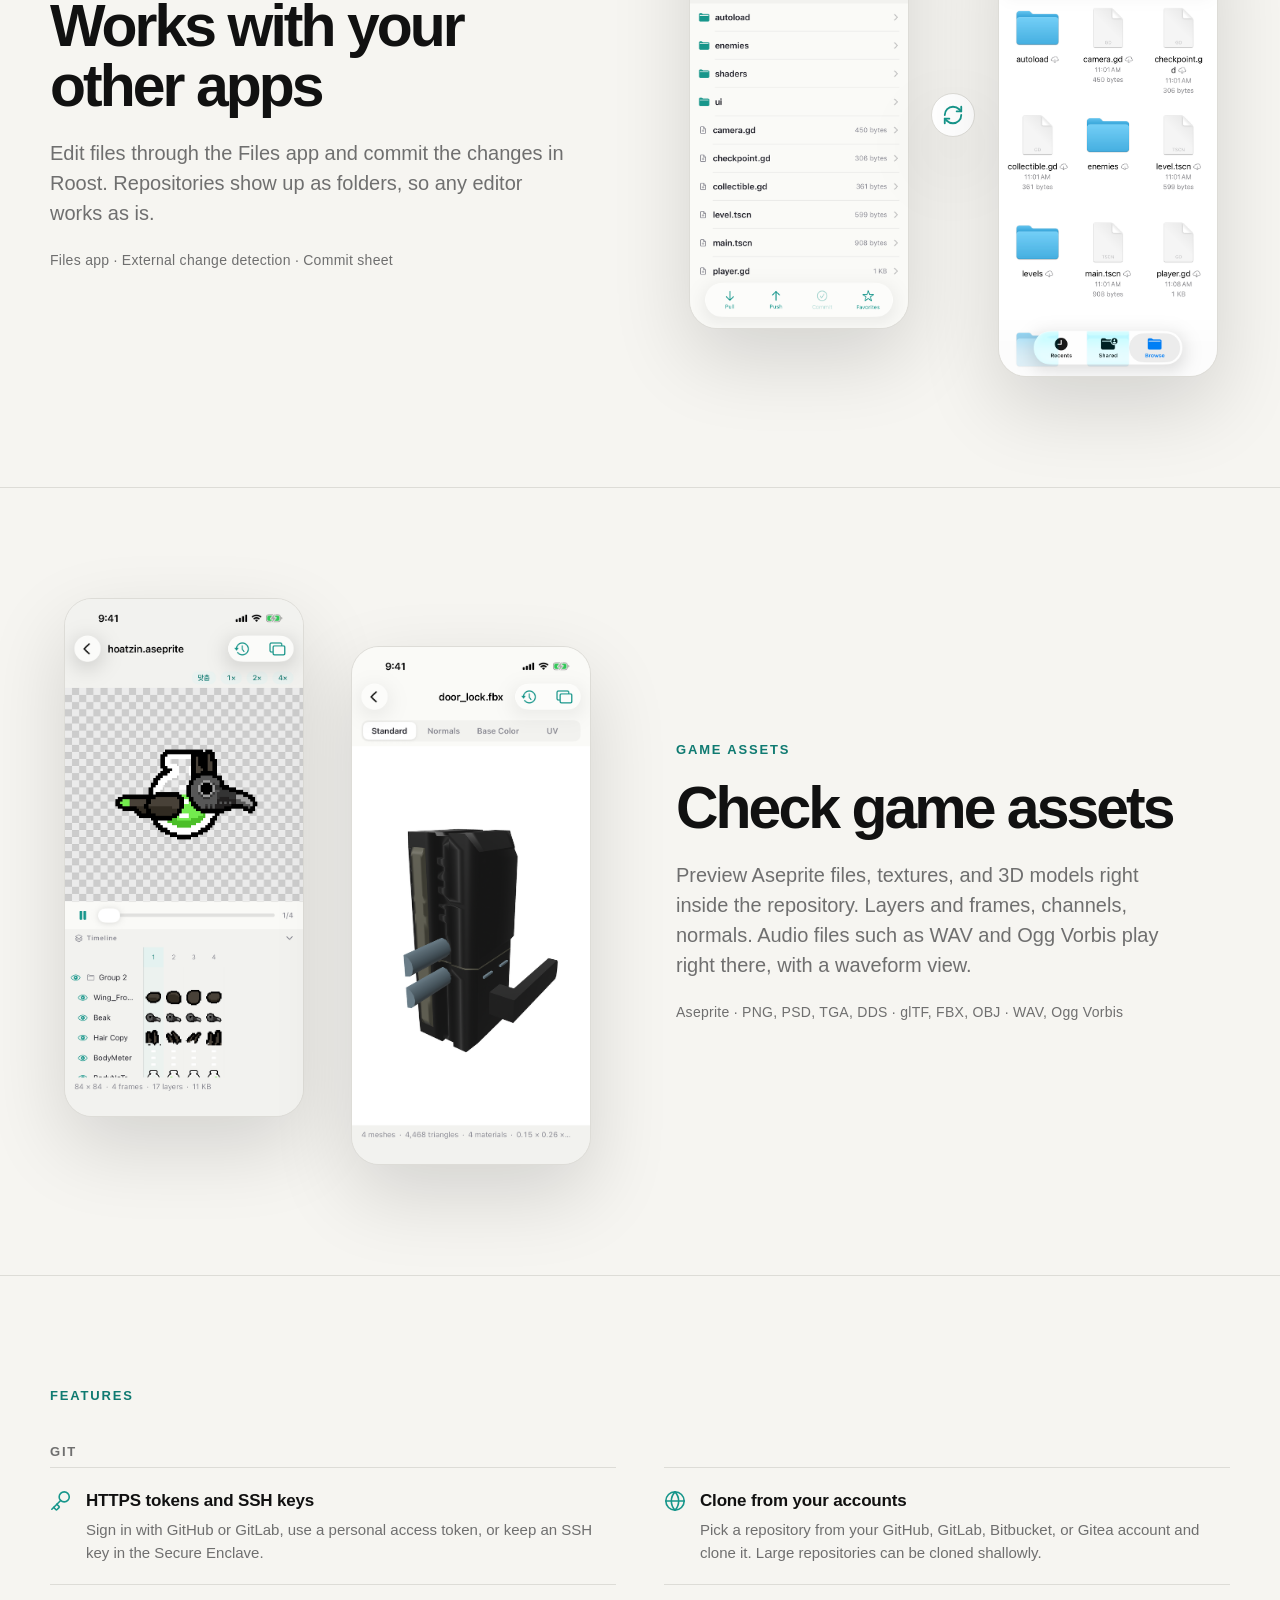
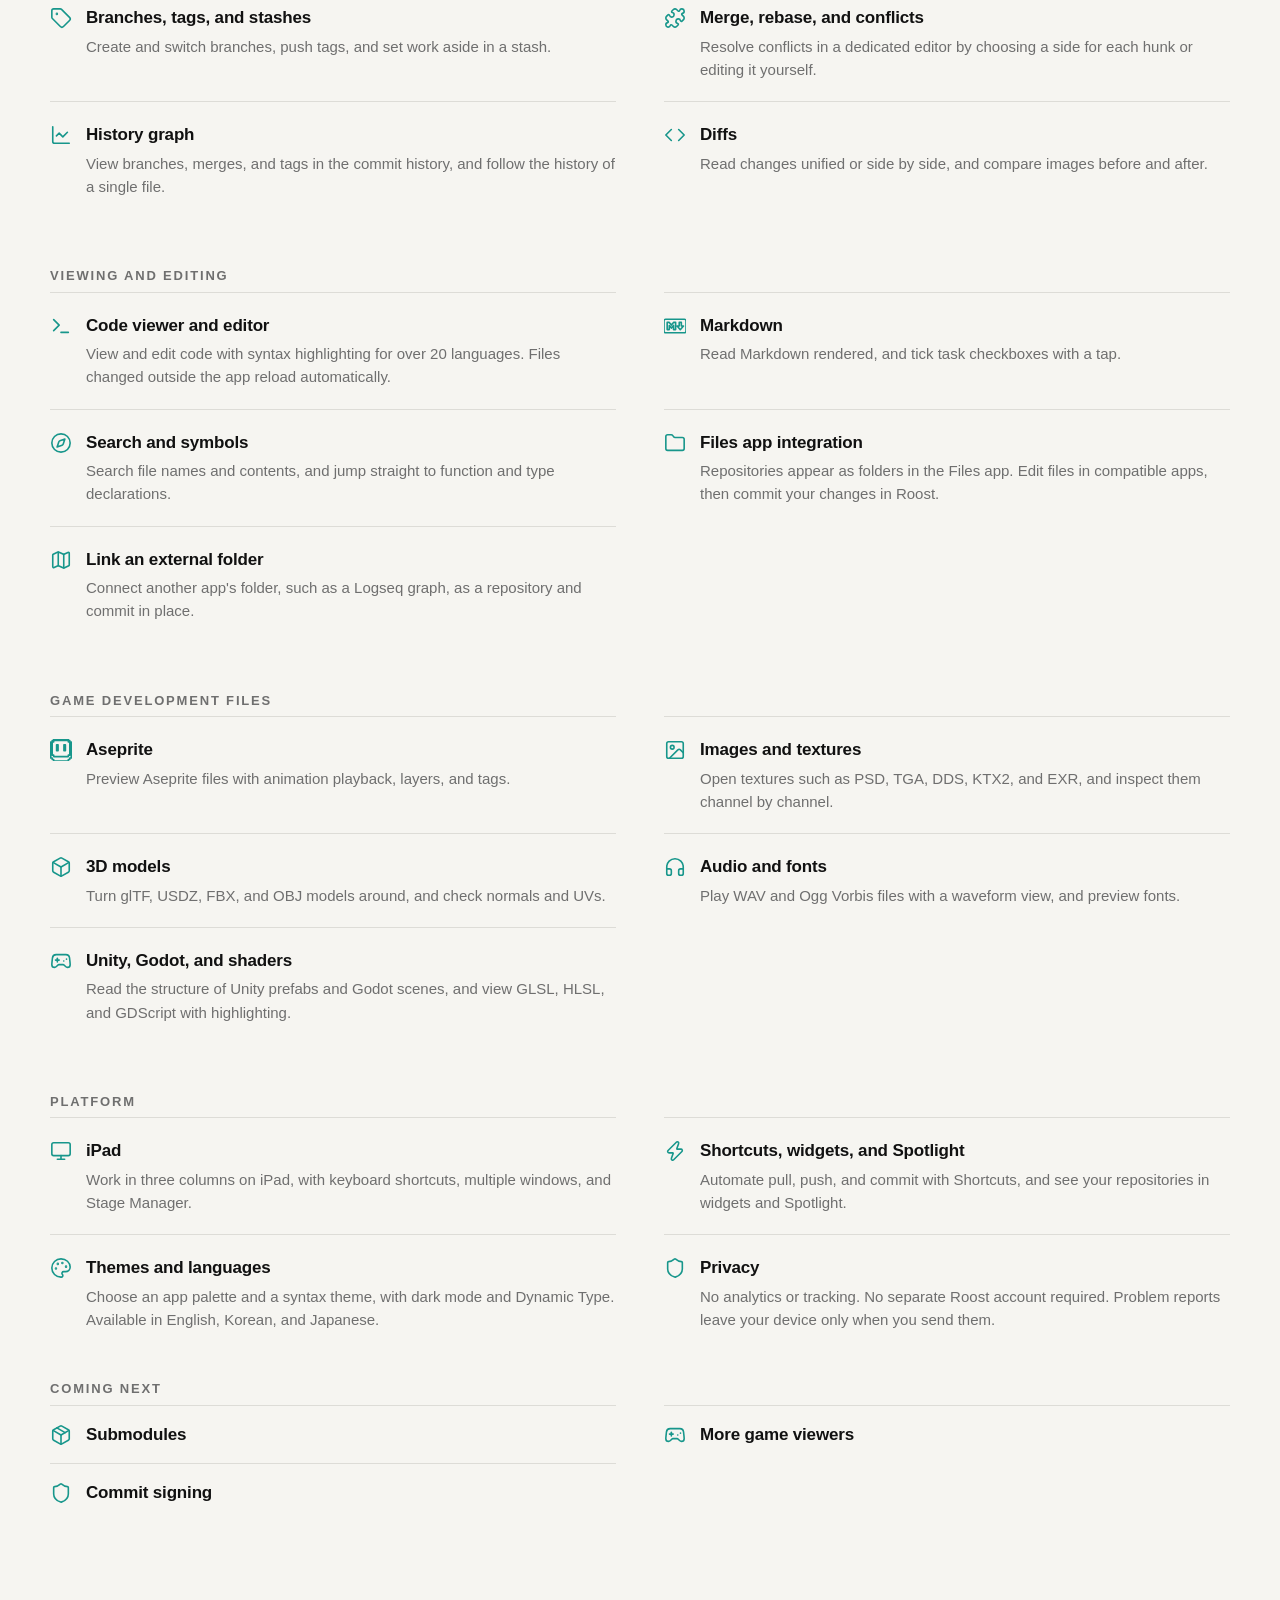
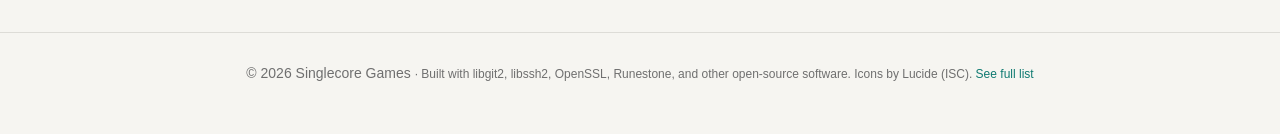
==== commit efac1ad6: "site: refresh-style link badge, consistent pair offset" ====
--- a/index.html
+++ b/index.html
@@ -93,7 +93,7 @@
         <p>Edit files through the Files app and commit the changes in Roost. Repositories show up as folders, so any editor works as is.</p>
         <div class="meta">Files app · External change detection · Commit sheet</div>
       </div>
-      <div class="visual"><div class="pair linked"><img class="phone" src="screenshots/en-light/02-files.png" data-shot-src="screenshots/en-{mode}/02-files.png" alt="Works with your other apps" width="603" height="1311"><span class="link-mark" aria-hidden="true"><svg viewBox="0 0 48 24" fill="none" stroke="currentColor" stroke-width="2" stroke-linecap="round" stroke-linejoin="round"><path d="M8 9h32M8 15h32" stroke-dasharray="3 4"/><path d="M34 3l6 6-6 6M14 9l-6 6 6 6"/></svg></span><img class="phone" src="screenshots/en-light/10-files-app.png" data-shot-src="screenshots/en-{mode}/10-files-app.png" alt="The same folder open in the iOS Files app" width="603" height="1311"></div></div>
+      <div class="visual"><div class="pair linked"><img class="phone" src="screenshots/en-light/02-files.png" data-shot-src="screenshots/en-{mode}/02-files.png" alt="Works with your other apps" width="603" height="1311"><span class="link-mark" aria-hidden="true"><svg viewBox="0 0 24 24" fill="none" stroke="currentColor" stroke-width="2" stroke-linecap="round" stroke-linejoin="round"><path d="M3 12a9 9 0 0 1 9-9 9.75 9.75 0 0 1 6.74 2.74L21 8"/><path d="M21 3v5h-5"/><path d="M21 12a9 9 0 0 1-9 9 9.75 9.75 0 0 1-6.74-2.74L3 16"/><path d="M3 21v-5h5"/></svg></span><img class="phone" src="screenshots/en-light/10-files-app.png" data-shot-src="screenshots/en-{mode}/10-files-app.png" alt="The same folder open in the iOS Files app" width="603" height="1311"></div></div>
     </div>
   </section>
   <section class="feature" id="game-assets">
--- a/assets/site.css
+++ b/assets/site.css
@@ -68,12 +68,12 @@
 .visual .pair { display: flex; gap: 20px; justify-content: center; align-items: flex-start; }
 .visual .pair .phone { width: min(240px, 46%); }
 .visual .pair .phone:last-child { margin-top: 48px; }
-/* 연결된 쌍 — Roost 파일 목록 ⇄ 파일 앱. 어긋남 없이 나란히, 사이에 양방향 화살표 */
-.visual .pair.linked { gap: 12px; align-items: center; }
+/* 연결된 쌍 — Roost 파일 목록 ⇄ 파일 앱. 다른 쌍과 같은 높이 차를 두고, 사이에 동기화 아이콘 배지 */
+.visual .pair.linked { gap: 10px; }
 .visual .pair.linked .phone { width: min(220px, 42%); }
-.visual .pair.linked .phone:last-child { margin-top: 0; }
-.link-mark { flex: 0 0 48px; color: var(--accent); display: flex; }
-.link-mark svg { width: 48px; height: 24px; }
+.link-mark { flex: 0 0 44px; align-self: center; width: 44px; height: 44px; border-radius: 50%; display: flex; align-items: center; justify-content: center;
+  color: var(--accent); background: var(--paper); border: 1px solid var(--line); box-shadow: var(--shadow); }
+.link-mark svg { width: 22px; height: 22px; }
 .copy.narrow { max-width: 760px; }
 .copy.narrow p { max-width: 640px; }
 
@@ -142,9 +142,8 @@
   .visual .pair .phone { width: 46%; }
   .visual .pair .phone:last-child { margin-top: 32px; }
   .visual .pair.linked .phone { width: 42%; }
-  .visual .pair.linked .phone:last-child { margin-top: 0; }
-  .link-mark { flex-basis: 36px; }
-  .link-mark svg { width: 36px; height: 18px; }
+  .link-mark { flex-basis: 36px; width: 36px; height: 36px; }
+  .link-mark svg { width: 18px; height: 18px; }
   .more, .features { grid-template-columns: 1fr; }
   .features li { padding: 16px 0; }
   .features p { font-size: 14.5px; }
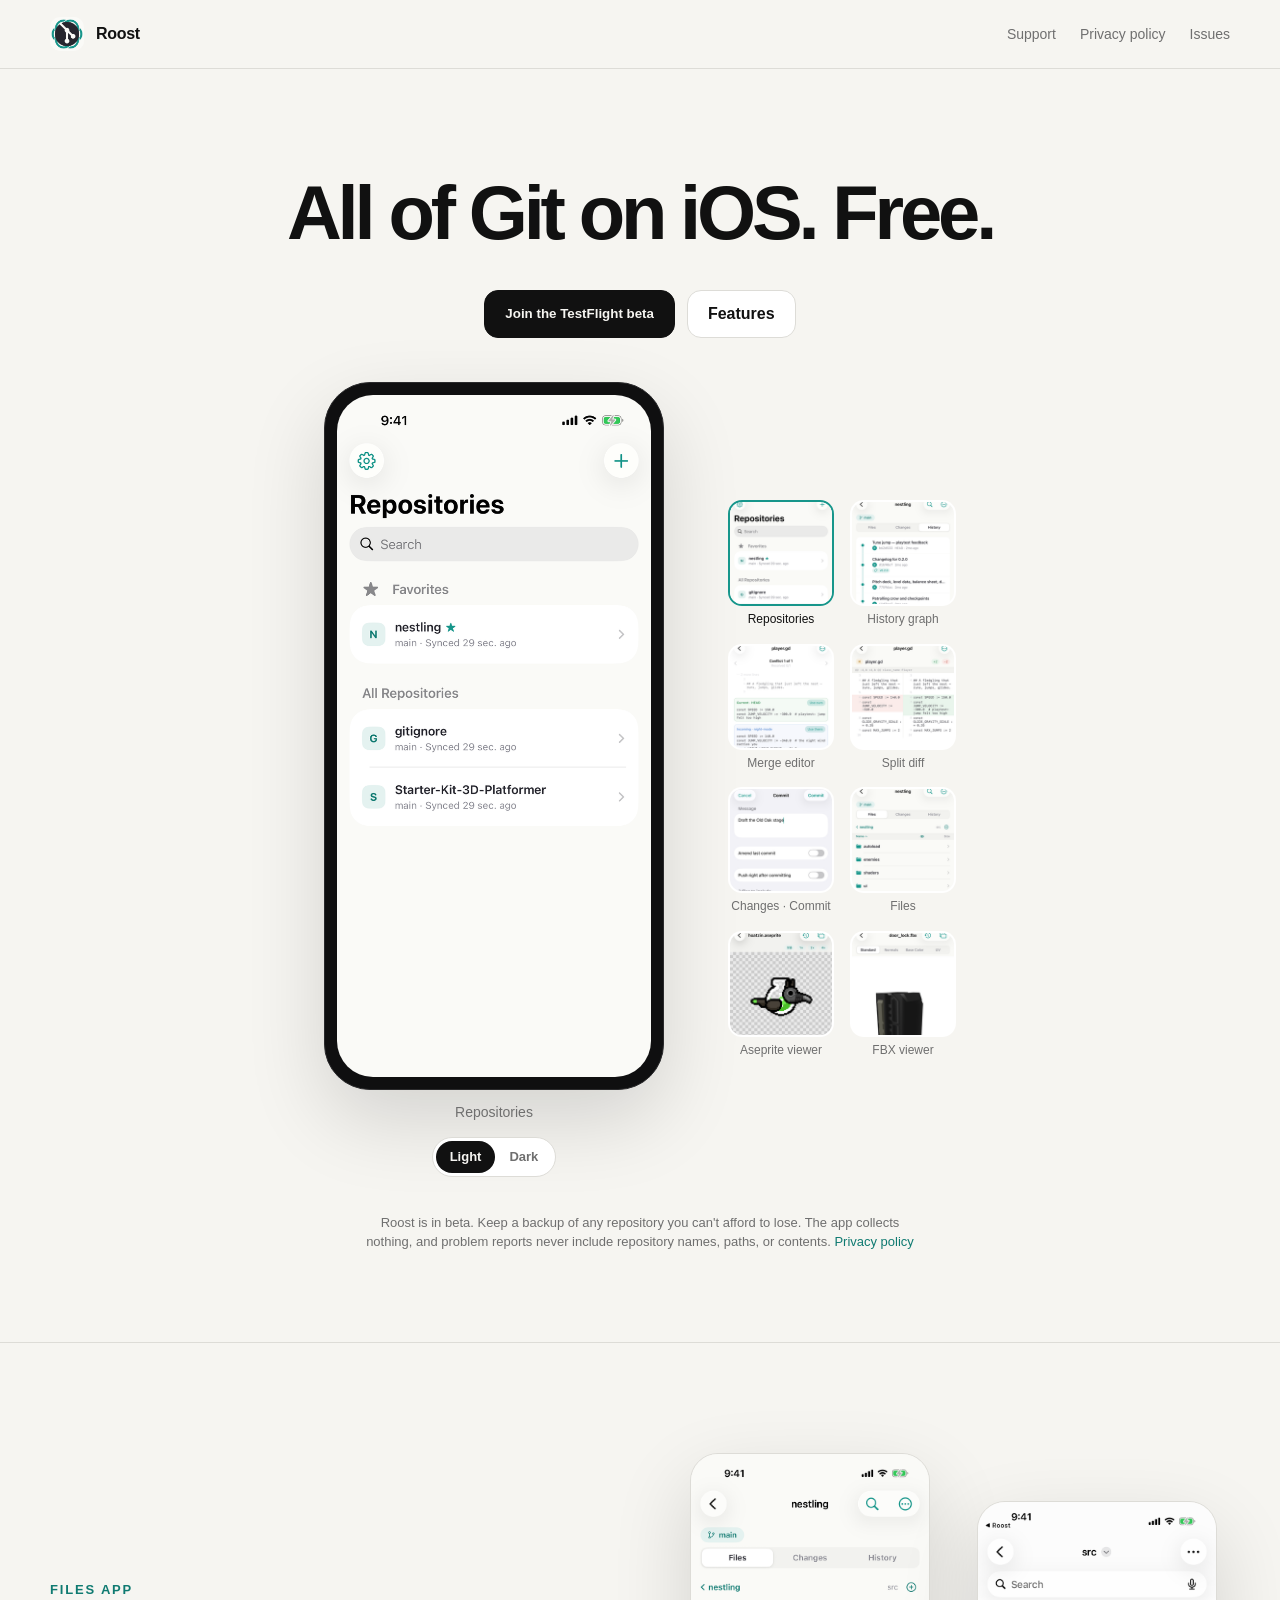
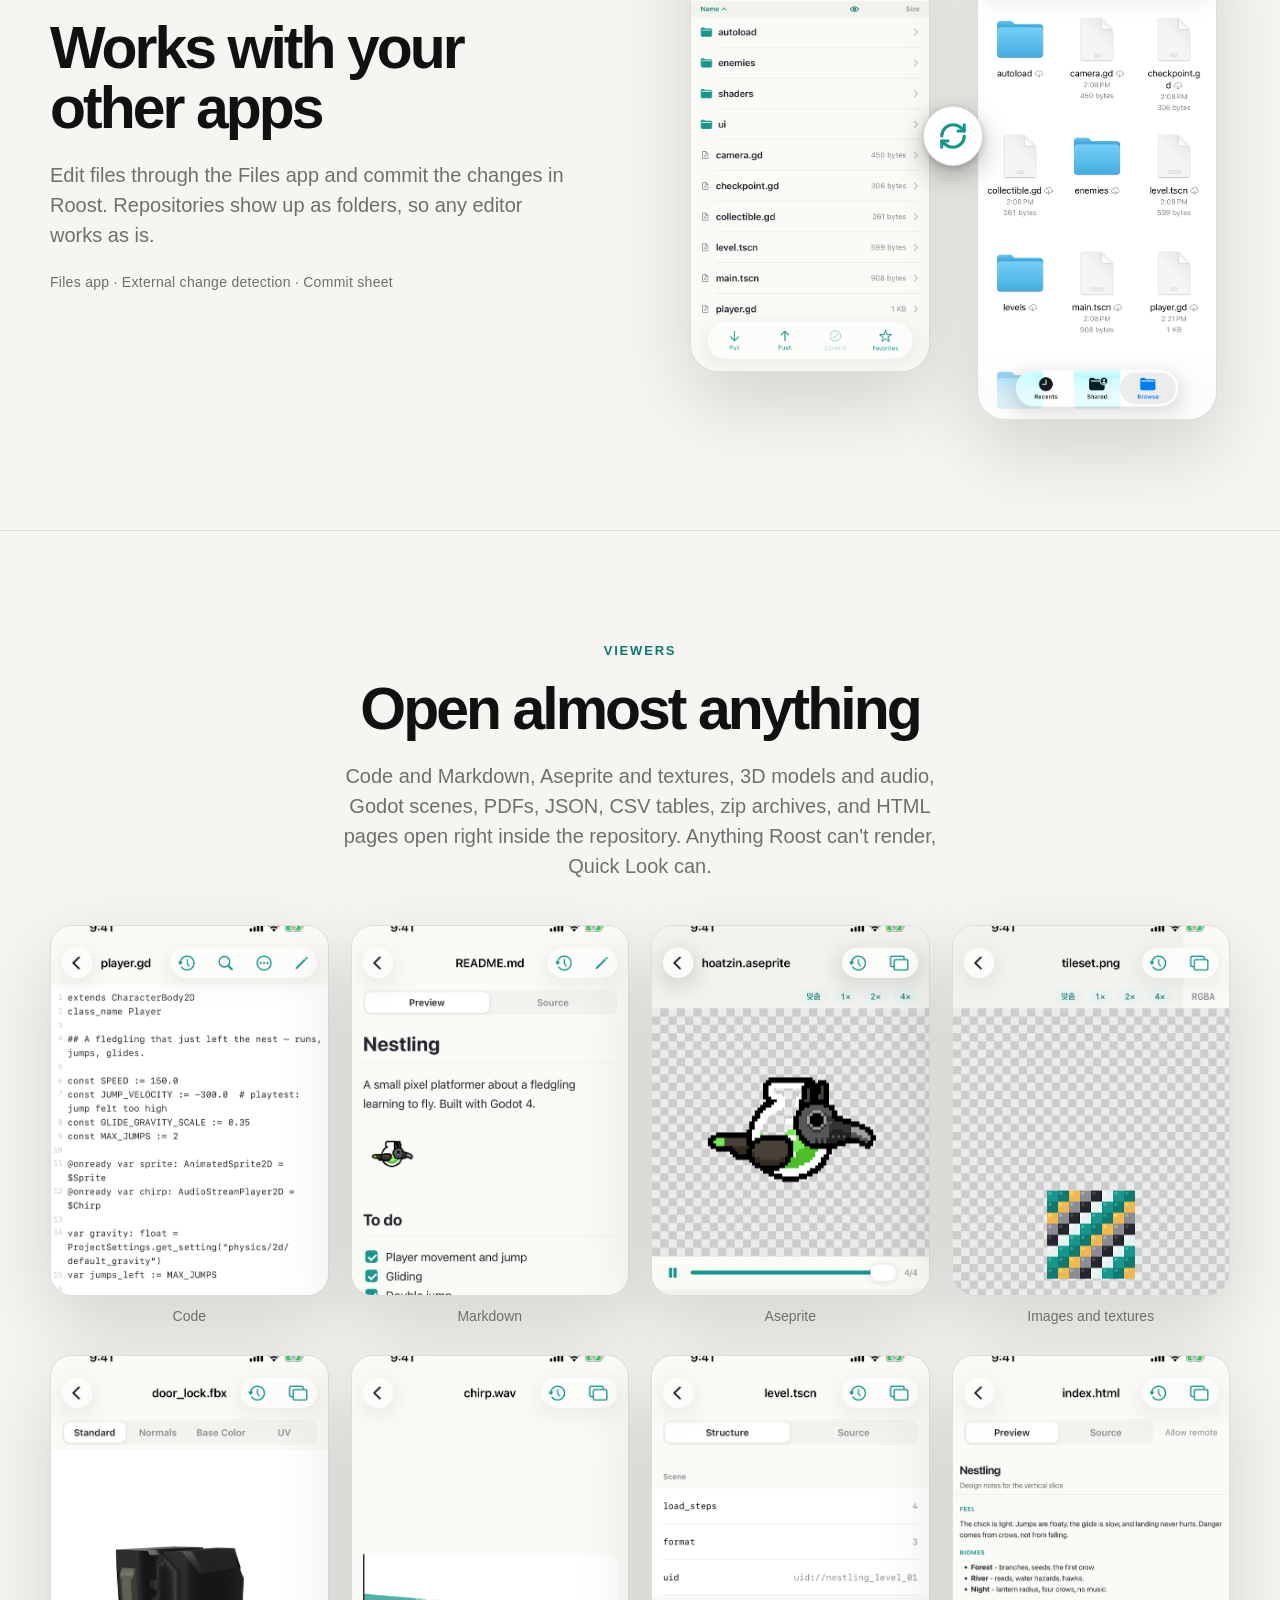
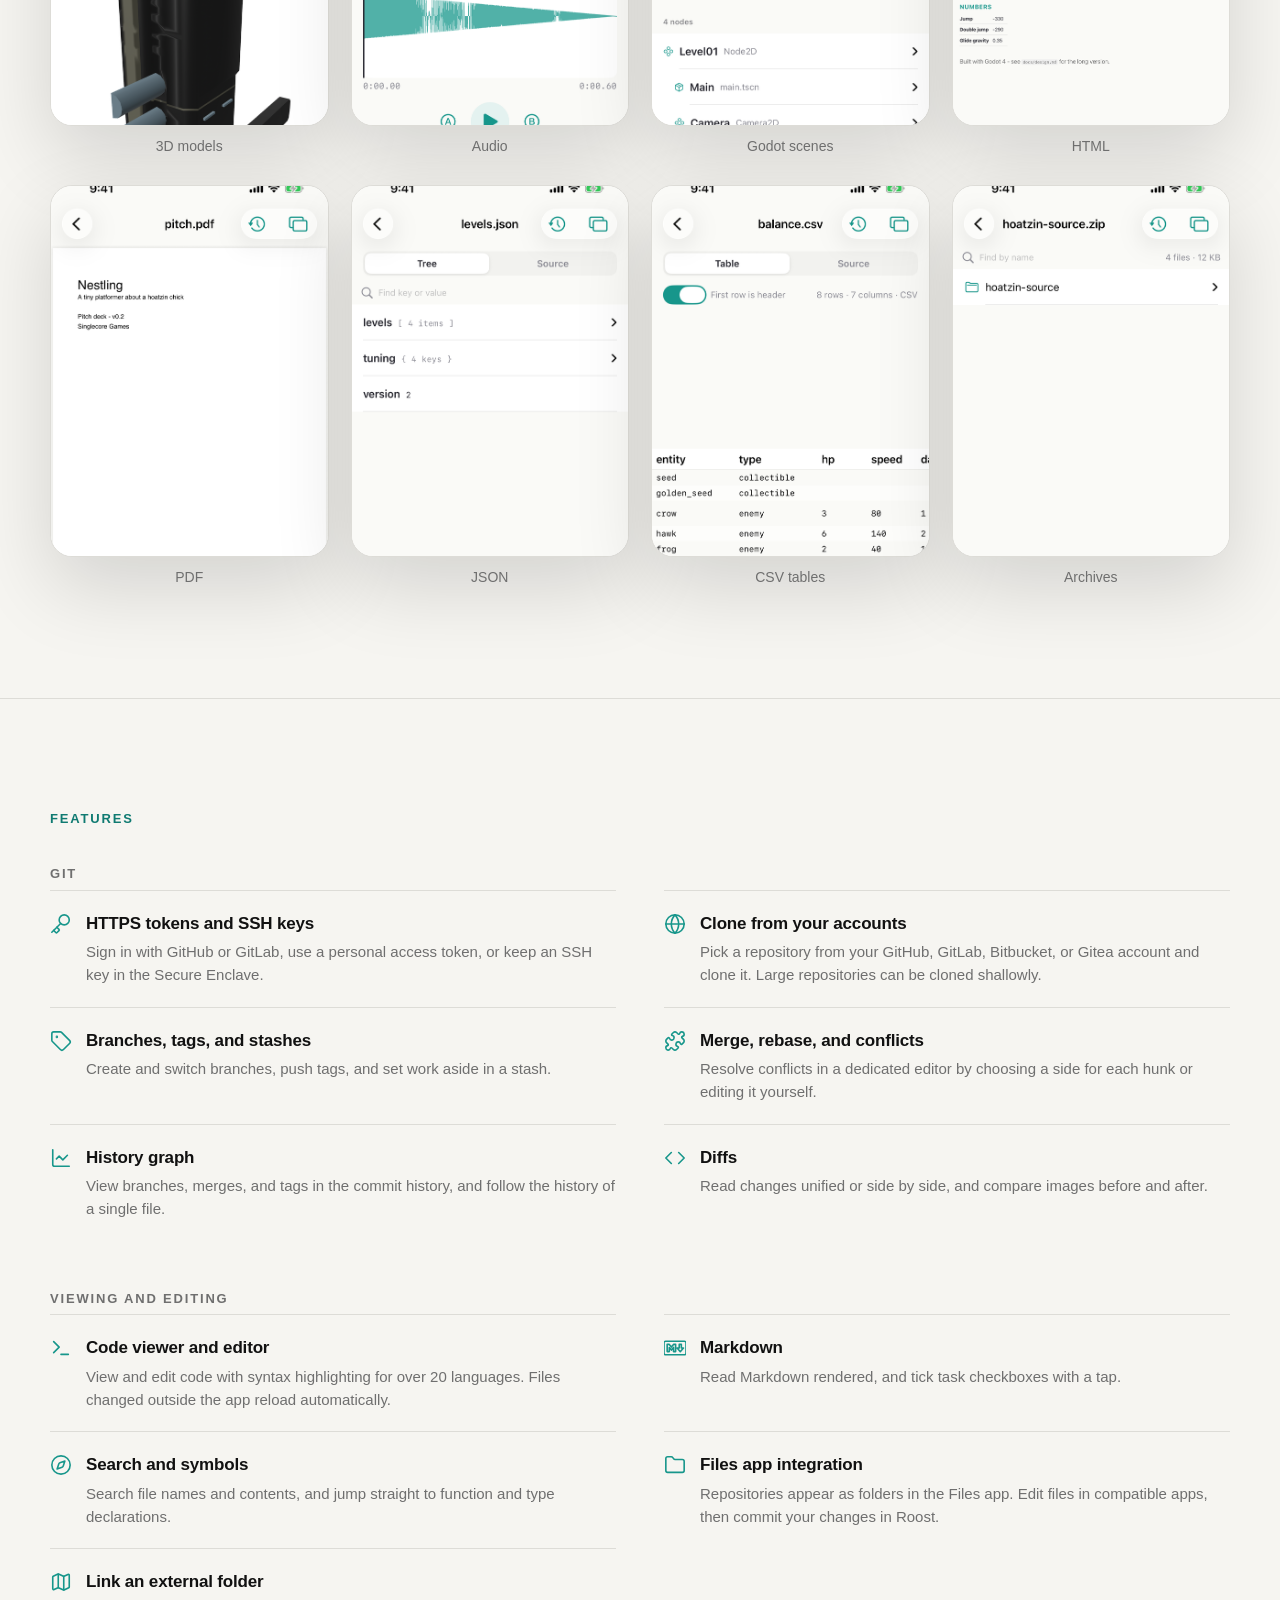
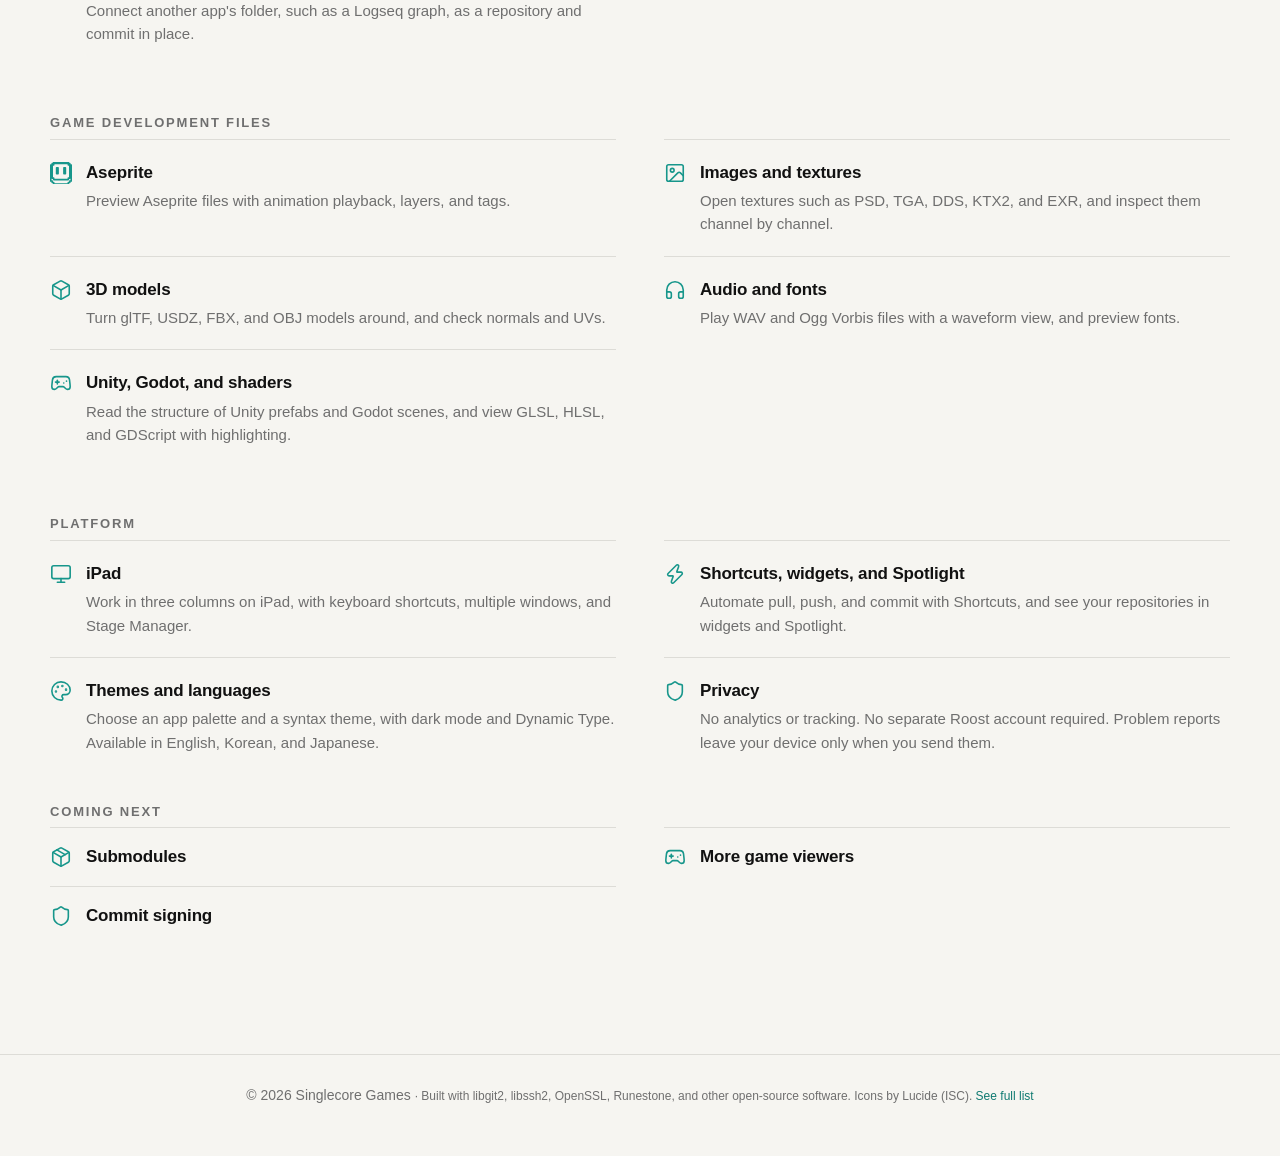
==== commit a8288ac0: "site: viewers section with 12 category tiles; refreshed screenshots" ====
--- a/index.html
+++ b/index.html
@@ -96,14 +96,26 @@
       <div class="visual"><div class="pair linked"><img class="phone" src="screenshots/en-light/02-files.png" data-shot-src="screenshots/en-{mode}/02-files.png" alt="Works with your other apps" width="603" height="1311"><span class="link-mark" aria-hidden="true"><svg viewBox="0 0 24 24" fill="none" stroke="currentColor" stroke-width="2" stroke-linecap="round" stroke-linejoin="round"><path d="M3 12a9 9 0 0 1 9-9 9.75 9.75 0 0 1 6.74 2.74L21 8"/><path d="M21 3v5h-5"/><path d="M21 12a9 9 0 0 1-9 9 9.75 9.75 0 0 1-6.74-2.74L3 16"/><path d="M3 21v-5h5"/></svg></span><img class="phone" src="screenshots/en-light/10-files-app.png" data-shot-src="screenshots/en-{mode}/10-files-app.png" alt="The same folder open in the iOS Files app" width="603" height="1311"></div></div>
     </div>
   </section>
-  <section class="feature" id="game-assets">
-    <div class="shell grid reverse">
-      <div class="visual"><div class="pair"><img class="phone" src="screenshots/en-light/08-viewers.png" data-shot-src="screenshots/en-{mode}/08-viewers.png" alt="Check game assets" width="603" height="1311"><img class="phone" src="screenshots/en-light/09-viewers-fbx.png" data-shot-src="screenshots/en-{mode}/09-viewers-fbx.png" alt="Check game assets" width="603" height="1311"></div></div>
-      <div class="copy">
-        <div class="eyebrow">Game assets</div>
-        <h2>Check game assets</h2>
-        <p>Preview Aseprite files, textures, and 3D models right inside the repository. Layers and frames, channels, normals. Audio files such as WAV and Ogg Vorbis play right there, with a waveform view.</p>
-        <div class="meta">Aseprite · PNG, PSD, TGA, DDS · glTF, FBX, OBJ · WAV, Ogg Vorbis</div>
+  <section class="feature viewers" id="viewers">
+    <div class="shell">
+      <div class="copy narrow center">
+        <div class="eyebrow">Viewers</div>
+        <h2>Open almost anything</h2>
+        <p>Code and Markdown, Aseprite and textures, 3D models and audio, Godot scenes, PDFs, JSON, CSV tables, zip archives, and HTML pages open right inside the repository. Anything Roost can't render, Quick Look can.</p>
+      </div>
+      <div class="tiles">
+        <figure class="tile"><img src="screenshots/en-light/11-viewer-code.png" data-shot-src="screenshots/en-{mode}/11-viewer-code.png" alt="Code" width="603" height="1311" loading="lazy"><figcaption>Code</figcaption></figure>
+        <figure class="tile"><img src="screenshots/en-light/12-viewer-markdown.png" data-shot-src="screenshots/en-{mode}/12-viewer-markdown.png" alt="Markdown" width="603" height="1311" loading="lazy"><figcaption>Markdown</figcaption></figure>
+        <figure class="tile"><img src="screenshots/en-light/08-viewers.png" data-shot-src="screenshots/en-{mode}/08-viewers.png" alt="Aseprite" width="603" height="1311" loading="lazy"><figcaption>Aseprite</figcaption></figure>
+        <figure class="tile"><img src="screenshots/en-light/13-viewer-image.png" data-shot-src="screenshots/en-{mode}/13-viewer-image.png" alt="Images and textures" width="603" height="1311" loading="lazy"><figcaption>Images and textures</figcaption></figure>
+        <figure class="tile"><img src="screenshots/en-light/09-viewers-fbx.png" data-shot-src="screenshots/en-{mode}/09-viewers-fbx.png" alt="3D models" width="603" height="1311" loading="lazy"><figcaption>3D models</figcaption></figure>
+        <figure class="tile"><img src="screenshots/en-light/14-viewer-audio.png" data-shot-src="screenshots/en-{mode}/14-viewer-audio.png" alt="Audio" width="603" height="1311" loading="lazy"><figcaption>Audio</figcaption></figure>
+        <figure class="tile"><img src="screenshots/en-light/15-viewer-scene.png" data-shot-src="screenshots/en-{mode}/15-viewer-scene.png" alt="Godot scenes" width="603" height="1311" loading="lazy"><figcaption>Godot scenes</figcaption></figure>
+        <figure class="tile"><img src="screenshots/en-light/16-viewer-html.png" data-shot-src="screenshots/en-{mode}/16-viewer-html.png" alt="HTML" width="603" height="1311" loading="lazy"><figcaption>HTML</figcaption></figure>
+        <figure class="tile"><img src="screenshots/en-light/17-viewer-pdf.png" data-shot-src="screenshots/en-{mode}/17-viewer-pdf.png" alt="PDF" width="603" height="1311" loading="lazy"><figcaption>PDF</figcaption></figure>
+        <figure class="tile"><img src="screenshots/en-light/18-viewer-json.png" data-shot-src="screenshots/en-{mode}/18-viewer-json.png" alt="JSON" width="603" height="1311" loading="lazy"><figcaption>JSON</figcaption></figure>
+        <figure class="tile"><img src="screenshots/en-light/19-viewer-table.png" data-shot-src="screenshots/en-{mode}/19-viewer-table.png" alt="CSV tables" width="603" height="1311" loading="lazy"><figcaption>CSV tables</figcaption></figure>
+        <figure class="tile"><img src="screenshots/en-light/20-viewer-archive.png" data-shot-src="screenshots/en-{mode}/20-viewer-archive.png" alt="Archives" width="603" height="1311" loading="lazy"><figcaption>Archives</figcaption></figure>
       </div>
     </div>
   </section>
--- a/assets/site.css
+++ b/assets/site.css
@@ -68,14 +68,22 @@
 .visual .pair { display: flex; gap: 20px; justify-content: center; align-items: flex-start; }
 .visual .pair .phone { width: min(240px, 46%); }
 .visual .pair .phone:last-child { margin-top: 48px; }
-/* 연결된 쌍 — Roost 파일 목록 ⇄ 파일 앱. 다른 쌍과 같은 높이 차를 두고, 사이에 동기화 아이콘 배지 */
-.visual .pair.linked { gap: 10px; }
-.visual .pair.linked .phone { width: min(220px, 42%); }
-.link-mark { flex: 0 0 44px; align-self: center; width: 44px; height: 44px; border-radius: 50%; display: flex; align-items: center; justify-content: center;
-  color: var(--accent); background: var(--paper); border: 1px solid var(--line); box-shadow: var(--shadow); }
-.link-mark svg { width: 22px; height: 22px; }
+/* 연결된 쌍 — Roost 파일 목록 ⇄ 파일 앱. 폰 크기·간격·높이 차는 다른 쌍과 같고, 동기화 배지가 그 위에 겹친다 */
+.visual .pair.linked { position: relative; }
+.link-mark { position: absolute; left: 50%; top: 50%; transform: translate(-50%, -50%); width: 60px; height: 60px; border-radius: 50%;
+  display: flex; align-items: center; justify-content: center; color: var(--accent); background: var(--paper); border: 1px solid var(--line);
+  box-shadow: 0 10px 28px rgba(0, 0, 0, .28), 0 2px 6px rgba(0, 0, 0, .18); }
+.link-mark svg { width: 30px; height: 30px; stroke-width: 2.5; }
 .copy.narrow { max-width: 760px; }
 .copy.narrow p { max-width: 640px; }
+/* 뷰어 절 — 설명 한 덩어리 + 스크린샷 상단을 3:4로 자른 타일 격자 (세로 화면에서 길어지지 않게 3열) */
+.copy.center { margin: 0 auto; text-align: center; }
+.copy.center p { margin-left: auto; margin-right: auto; }
+.tiles { display: grid; grid-template-columns: repeat(4, 1fr); gap: 28px 22px; margin-top: 44px; }
+.tile { margin: 0; }
+.tile img { width: 100%; height: auto; aspect-ratio: 3 / 4; object-fit: cover; object-position: 50% 9%; border-radius: 22px; border: 1px solid var(--line);
+  box-shadow: var(--shadow); background: var(--paper); display: block; }
+.tile figcaption { margin-top: 10px; text-align: center; font-size: 14px; color: var(--muted); }
 
 /* 게임 개발 · 가격 · 마지막 — 가운데 정렬 */
 .game, .pricing, .final { text-align: center; }
@@ -141,15 +149,17 @@
   .visual .phone { width: min(260px, 72vw); }
   .visual .pair .phone { width: 46%; }
   .visual .pair .phone:last-child { margin-top: 32px; }
-  .visual .pair.linked .phone { width: 42%; }
-  .link-mark { flex-basis: 36px; width: 36px; height: 36px; }
-  .link-mark svg { width: 18px; height: 18px; }
+  .tiles { grid-template-columns: repeat(3, 1fr); gap: 18px 12px; margin-top: 28px; }
+  .tile img { border-radius: 16px; }
+  .tile figcaption { font-size: 12px; margin-top: 6px; }
+  .link-mark { width: 48px; height: 48px; }
+  .link-mark svg { width: 24px; height: 24px; }
   .more, .features { grid-template-columns: 1fr; }
   .features li { padding: 16px 0; }
   .features p { font-size: 14.5px; }
   .final { padding: 56px 0 64px; }
 }
-@media (min-width: 821px) and (max-width: 1000px) { .more { grid-template-columns: repeat(2, 1fr); } }
+@media (min-width: 821px) and (max-width: 1000px) { .more { grid-template-columns: repeat(2, 1fr); } .tiles { grid-template-columns: repeat(3, 1fr); } }
 
 /* 스크린샷 라이트/다크 토글 — 스테이지 아래 가운데, 작은 세그먼트 */
 section.screens { padding: 8px 0 90px; }
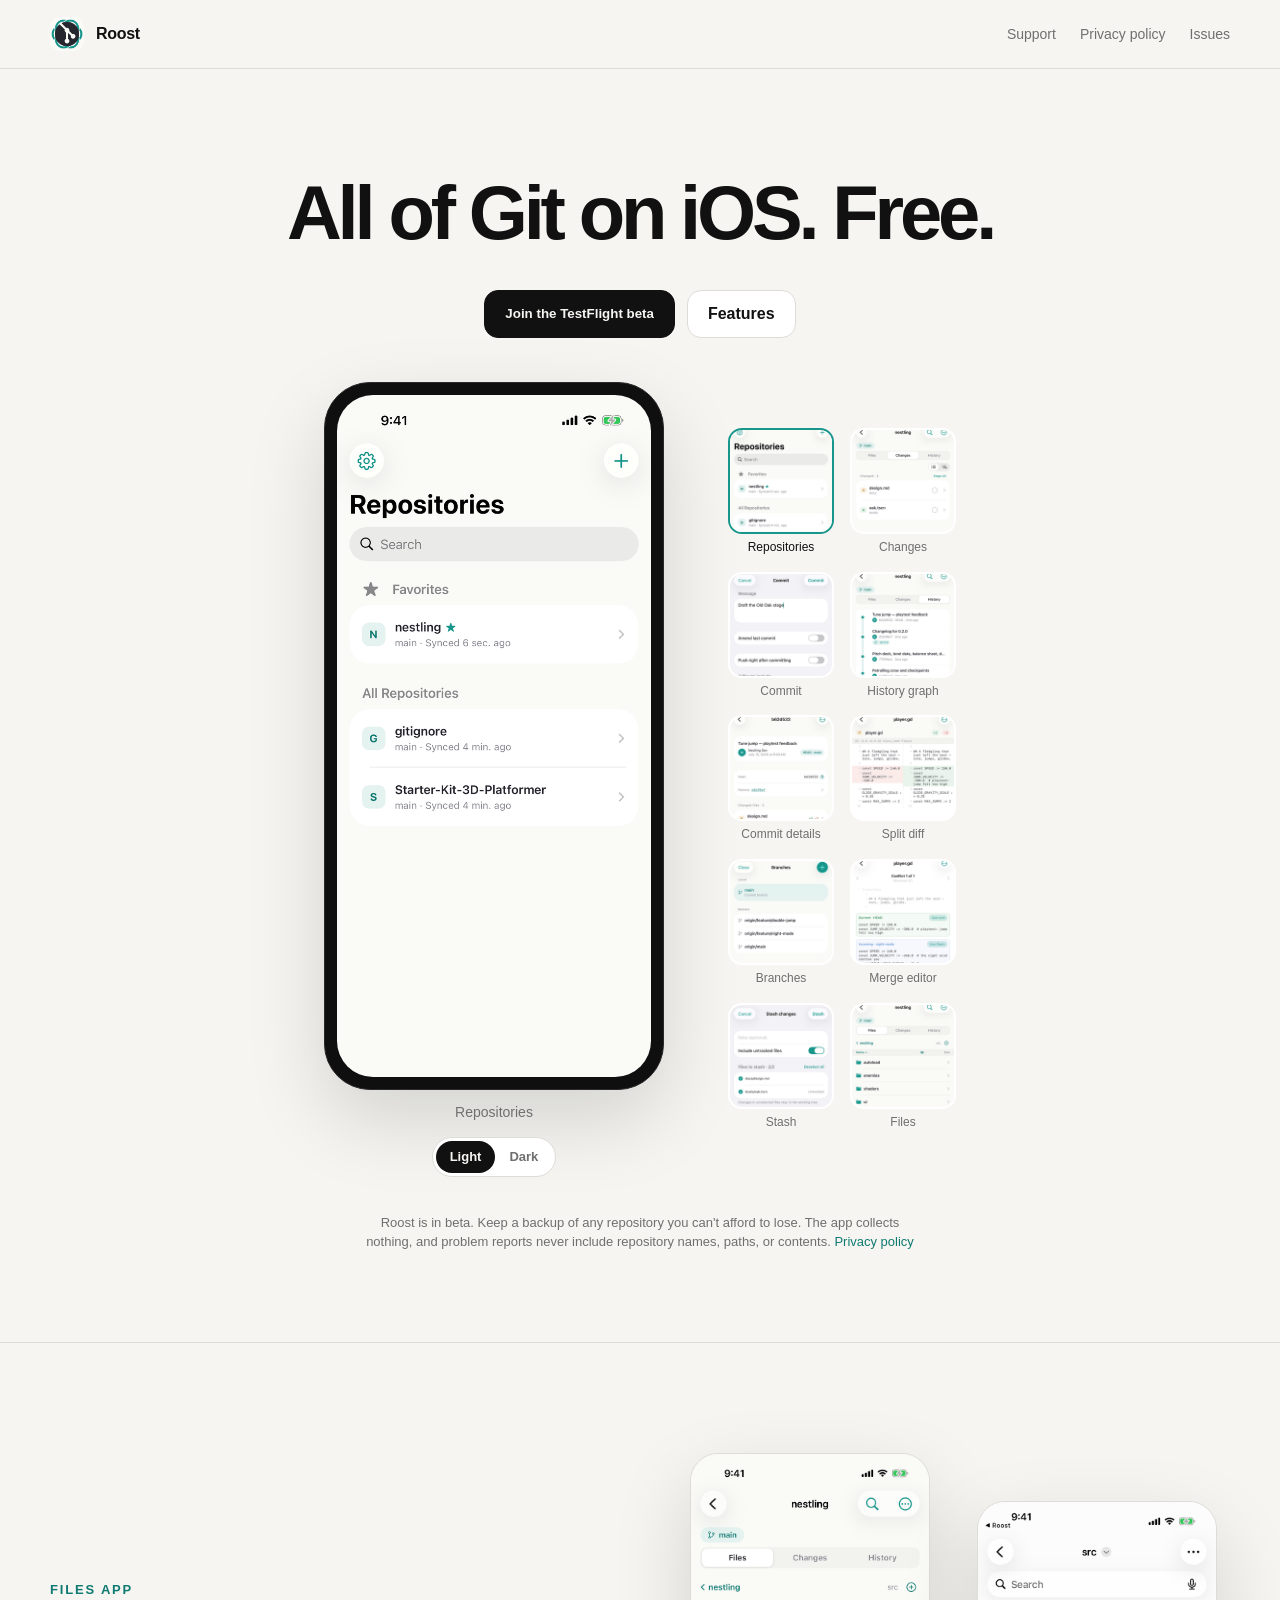
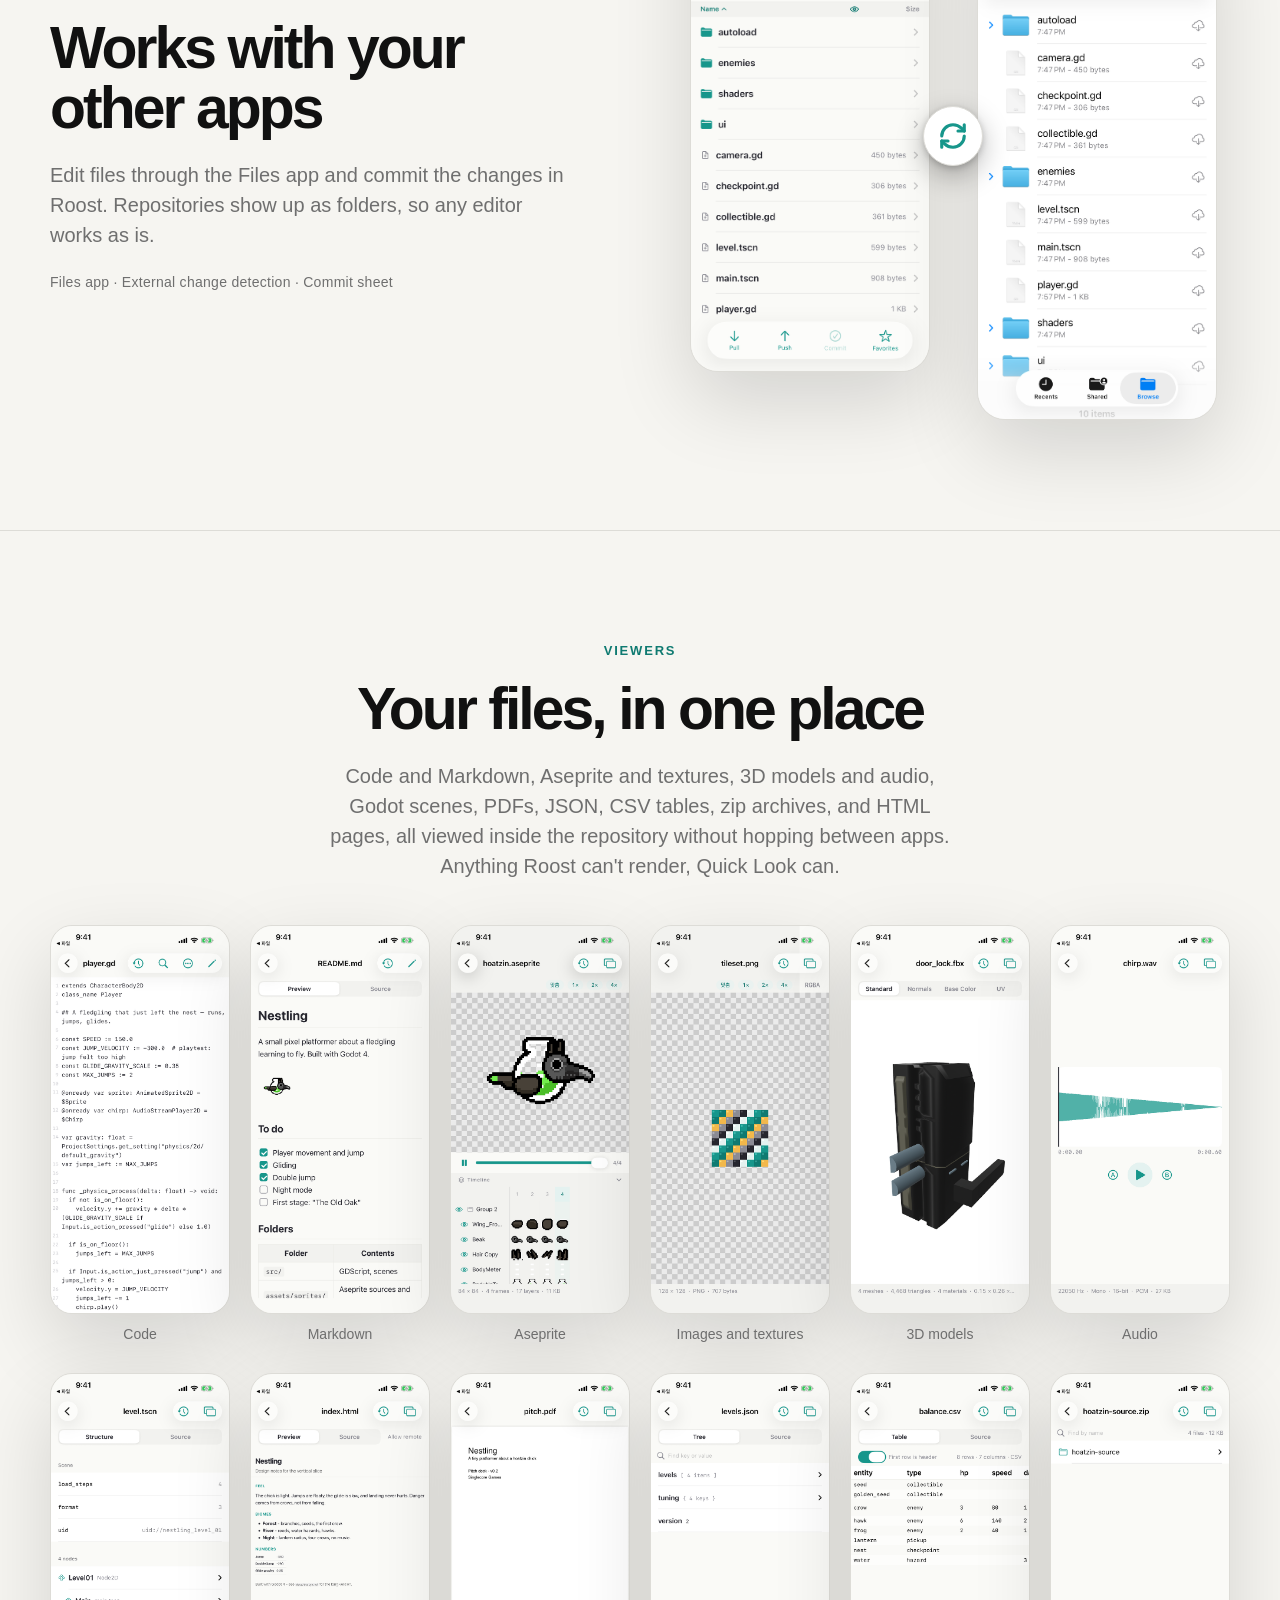
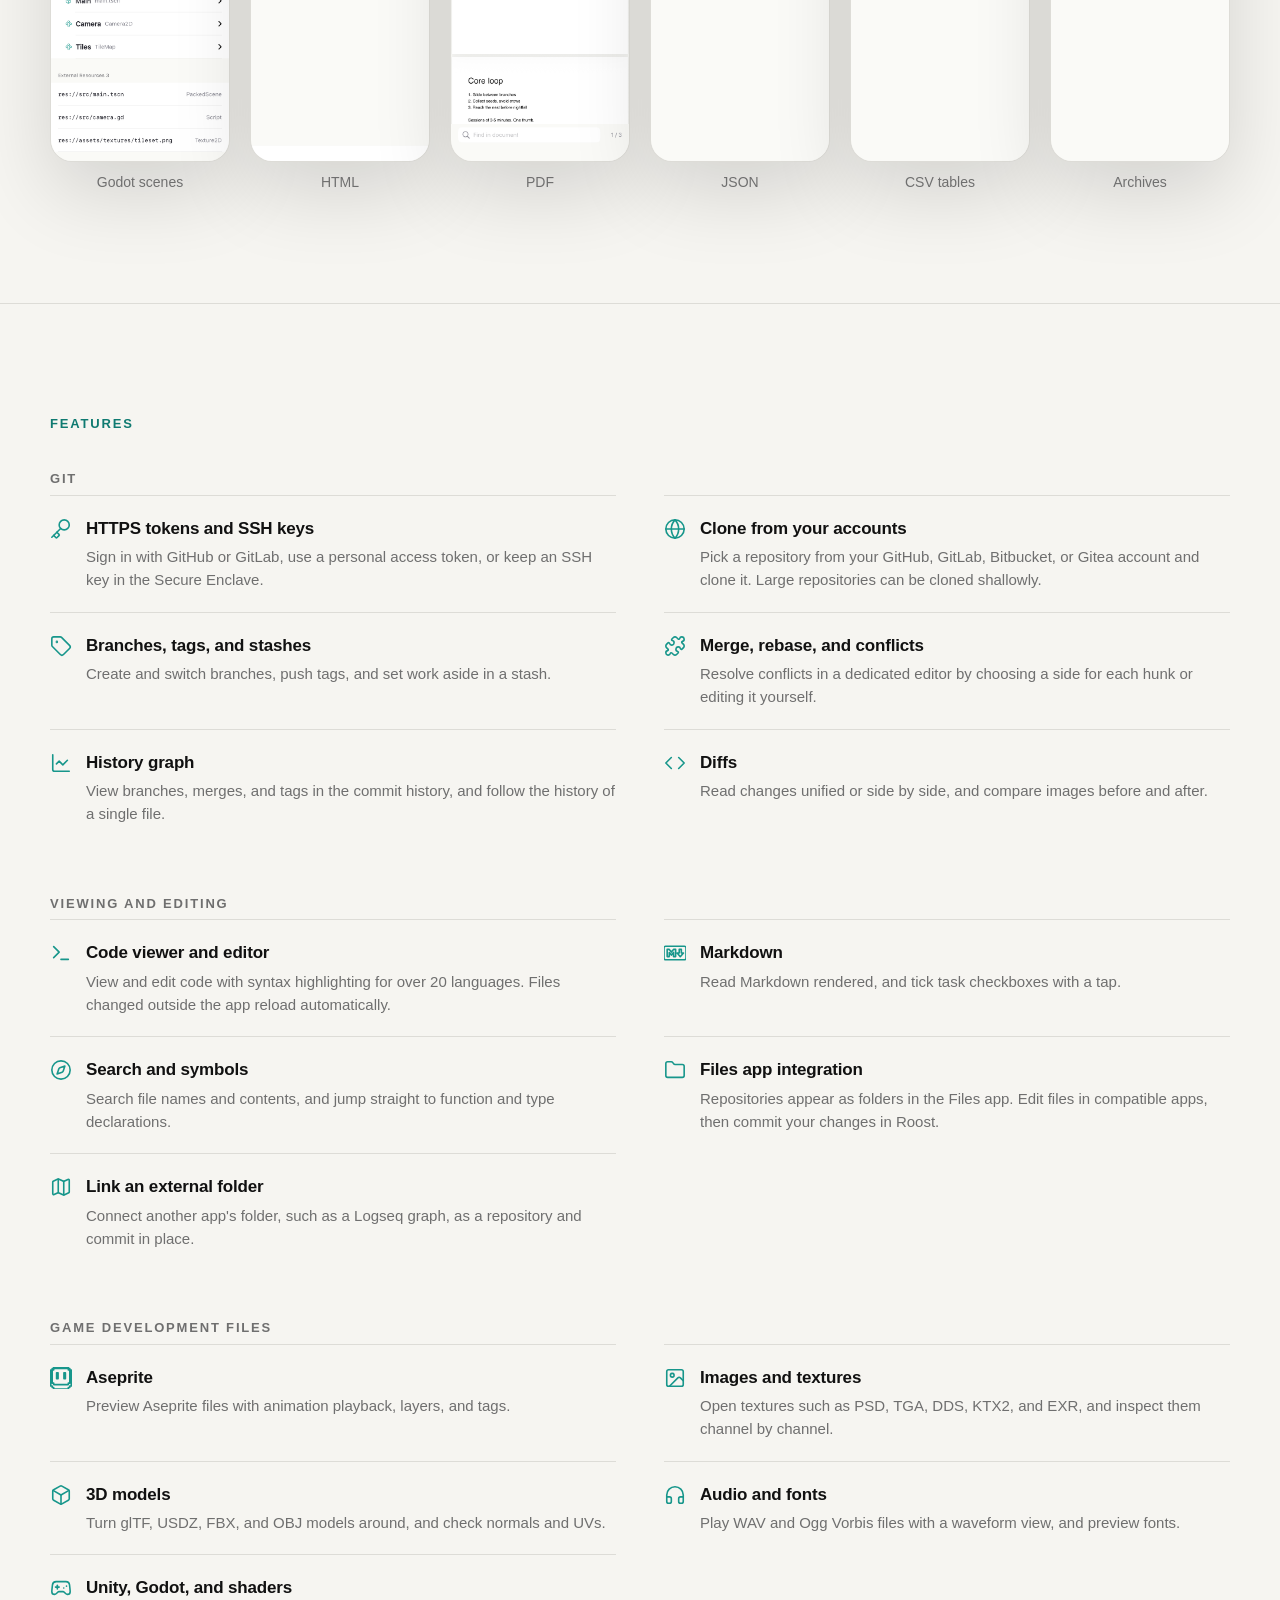
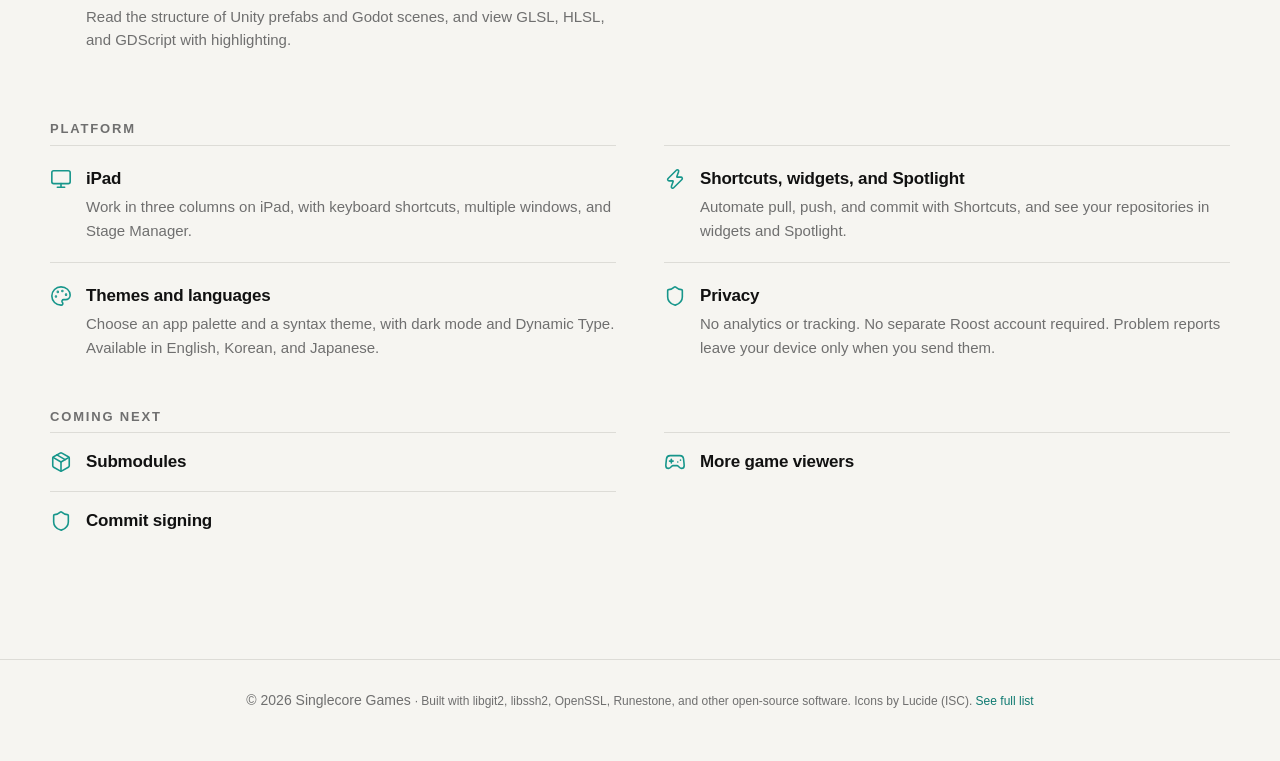
==== commit de4fbb7e: "Gallery: git basics (changes, commit details, branches, stash); Files pair shows the same src folder" ====
--- a/index.html
+++ b/index.html
@@ -72,13 +72,15 @@
       </div>
       <div class="thumbs">
         <button class="thumb active" type="button" data-shot="01-repo-list" aria-label="Repositories"><img src="screenshots/en-light/thumbs/01-repo-list.png" alt="" width="212" height="212" loading="lazy"><span>Repositories</span></button>
+        <button class="thumb" type="button" data-shot="22-changes" aria-label="Changes"><img src="screenshots/en-light/thumbs/22-changes.png" alt="" width="212" height="212" loading="lazy"><span>Changes</span></button>
+        <button class="thumb" type="button" data-shot="03-changes-commit" aria-label="Commit"><img src="screenshots/en-light/thumbs/03-changes-commit.png" alt="" width="212" height="212" loading="lazy"><span>Commit</span></button>
         <button class="thumb" type="button" data-shot="04-history-graph" aria-label="History graph"><img src="screenshots/en-light/thumbs/04-history-graph.png" alt="" width="212" height="212" loading="lazy"><span>History graph</span></button>
+        <button class="thumb" type="button" data-shot="21-commit-detail" aria-label="Commit details"><img src="screenshots/en-light/thumbs/21-commit-detail.png" alt="" width="212" height="212" loading="lazy"><span>Commit details</span></button>
+        <button class="thumb" type="button" data-shot="05-diff-split" aria-label="Split diff"><img src="screenshots/en-light/thumbs/05-diff-split.png" alt="" width="212" height="212" loading="lazy"><span>Split diff</span></button>
+        <button class="thumb" type="button" data-shot="07-branches" aria-label="Branches"><img src="screenshots/en-light/thumbs/07-branches.png" alt="" width="212" height="212" loading="lazy"><span>Branches</span></button>
         <button class="thumb" type="button" data-shot="06-merge-editor" aria-label="Merge editor"><img src="screenshots/en-light/thumbs/06-merge-editor.png" alt="" width="212" height="212" loading="lazy"><span>Merge editor</span></button>
-        <button class="thumb" type="button" data-shot="05-diff-split" aria-label="Split diff"><img src="screenshots/en-light/thumbs/05-diff-split.png" alt="" width="212" height="212" loading="lazy"><span>Split diff</span></button>
-        <button class="thumb" type="button" data-shot="03-changes-commit" aria-label="Changes · Commit"><img src="screenshots/en-light/thumbs/03-changes-commit.png" alt="" width="212" height="212" loading="lazy"><span>Changes · Commit</span></button>
+        <button class="thumb" type="button" data-shot="23-stash" aria-label="Stash"><img src="screenshots/en-light/thumbs/23-stash.png" alt="" width="212" height="212" loading="lazy"><span>Stash</span></button>
         <button class="thumb" type="button" data-shot="02-files" aria-label="Files"><img src="screenshots/en-light/thumbs/02-files.png" alt="" width="212" height="212" loading="lazy"><span>Files</span></button>
-        <button class="thumb" type="button" data-shot="08-viewers" aria-label="Aseprite viewer"><img src="screenshots/en-light/thumbs/08-viewers.png" alt="" width="212" height="212" loading="lazy"><span>Aseprite viewer</span></button>
-        <button class="thumb" type="button" data-shot="09-viewers-fbx" aria-label="FBX viewer"><img src="screenshots/en-light/thumbs/09-viewers-fbx.png" alt="" width="212" height="212" loading="lazy"><span>FBX viewer</span></button>
       </div>
     </div>
       <p class="small beta-note" id="beta">Roost is in beta. Keep a backup of any repository you can't afford to lose. The app collects nothing, and problem reports never include repository names, paths, or contents. <a href="privacy.html">Privacy policy</a></p>
@@ -100,8 +102,8 @@
     <div class="shell">
       <div class="copy narrow center">
         <div class="eyebrow">Viewers</div>
-        <h2>Open almost anything</h2>
-        <p>Code and Markdown, Aseprite and textures, 3D models and audio, Godot scenes, PDFs, JSON, CSV tables, zip archives, and HTML pages open right inside the repository. Anything Roost can't render, Quick Look can.</p>
+        <h2>Your files, in one place</h2>
+        <p>Code and Markdown, Aseprite and textures, 3D models and audio, Godot scenes, PDFs, JSON, CSV tables, zip archives, and HTML pages, all viewed inside the repository without hopping between apps. Anything Roost can't render, Quick Look can.</p>
       </div>
       <div class="tiles">
         <figure class="tile"><img src="screenshots/en-light/11-viewer-code.png" data-shot-src="screenshots/en-{mode}/11-viewer-code.png" alt="Code" width="603" height="1311" loading="lazy"><figcaption>Code</figcaption></figure>
--- a/assets/site.css
+++ b/assets/site.css
@@ -76,12 +76,12 @@
 .link-mark svg { width: 30px; height: 30px; stroke-width: 2.5; }
 .copy.narrow { max-width: 760px; }
 .copy.narrow p { max-width: 640px; }
-/* 뷰어 절 — 설명 한 덩어리 + 스크린샷 상단을 3:4로 자른 타일 격자 (세로 화면에서 길어지지 않게 3열) */
+/* 뷰어 절 — 설명 한 덩어리 + 화면 전체 비율 타일 격자. 데스크톱 6열 2줄, 태블릿 4열, 모바일은 2줄 가로 스크롤(썸네일 띠와 같은 방식) */
 .copy.center { margin: 0 auto; text-align: center; }
 .copy.center p { margin-left: auto; margin-right: auto; }
-.tiles { display: grid; grid-template-columns: repeat(4, 1fr); gap: 28px 22px; margin-top: 44px; }
+.tiles { display: grid; grid-template-columns: repeat(6, 1fr); gap: 28px 20px; margin-top: 44px; }
 .tile { margin: 0; }
-.tile img { width: 100%; height: auto; aspect-ratio: 3 / 4; object-fit: cover; object-position: 50% 9%; border-radius: 22px; border: 1px solid var(--line);
+.tile img { width: 100%; height: auto; border-radius: 22px; border: 1px solid var(--line);
   box-shadow: var(--shadow); background: var(--paper); display: block; }
 .tile figcaption { margin-top: 10px; text-align: center; font-size: 14px; color: var(--muted); }
 
@@ -149,7 +149,9 @@
   .visual .phone { width: min(260px, 72vw); }
   .visual .pair .phone { width: 46%; }
   .visual .pair .phone:last-child { margin-top: 32px; }
-  .tiles { grid-template-columns: repeat(3, 1fr); gap: 18px 12px; margin-top: 28px; }
+  .tiles { grid-template-columns: none; grid-auto-flow: column; grid-template-rows: auto auto; grid-auto-columns: 128px; gap: 16px 12px;
+    margin-top: 28px; overflow-x: auto; padding: 4px 0 8px; scroll-snap-type: x proximity; }
+  .tile { scroll-snap-align: start; }
   .tile img { border-radius: 16px; }
   .tile figcaption { font-size: 12px; margin-top: 6px; }
   .link-mark { width: 48px; height: 48px; }
@@ -159,7 +161,7 @@
   .features p { font-size: 14.5px; }
   .final { padding: 56px 0 64px; }
 }
-@media (min-width: 821px) and (max-width: 1000px) { .more { grid-template-columns: repeat(2, 1fr); } .tiles { grid-template-columns: repeat(3, 1fr); } }
+@media (min-width: 821px) and (max-width: 1000px) { .more { grid-template-columns: repeat(2, 1fr); } .tiles { grid-template-columns: repeat(4, 1fr); } }
 
 /* 스크린샷 라이트/다크 토글 — 스테이지 아래 가운데, 작은 세그먼트 */
 section.screens { padding: 8px 0 90px; }
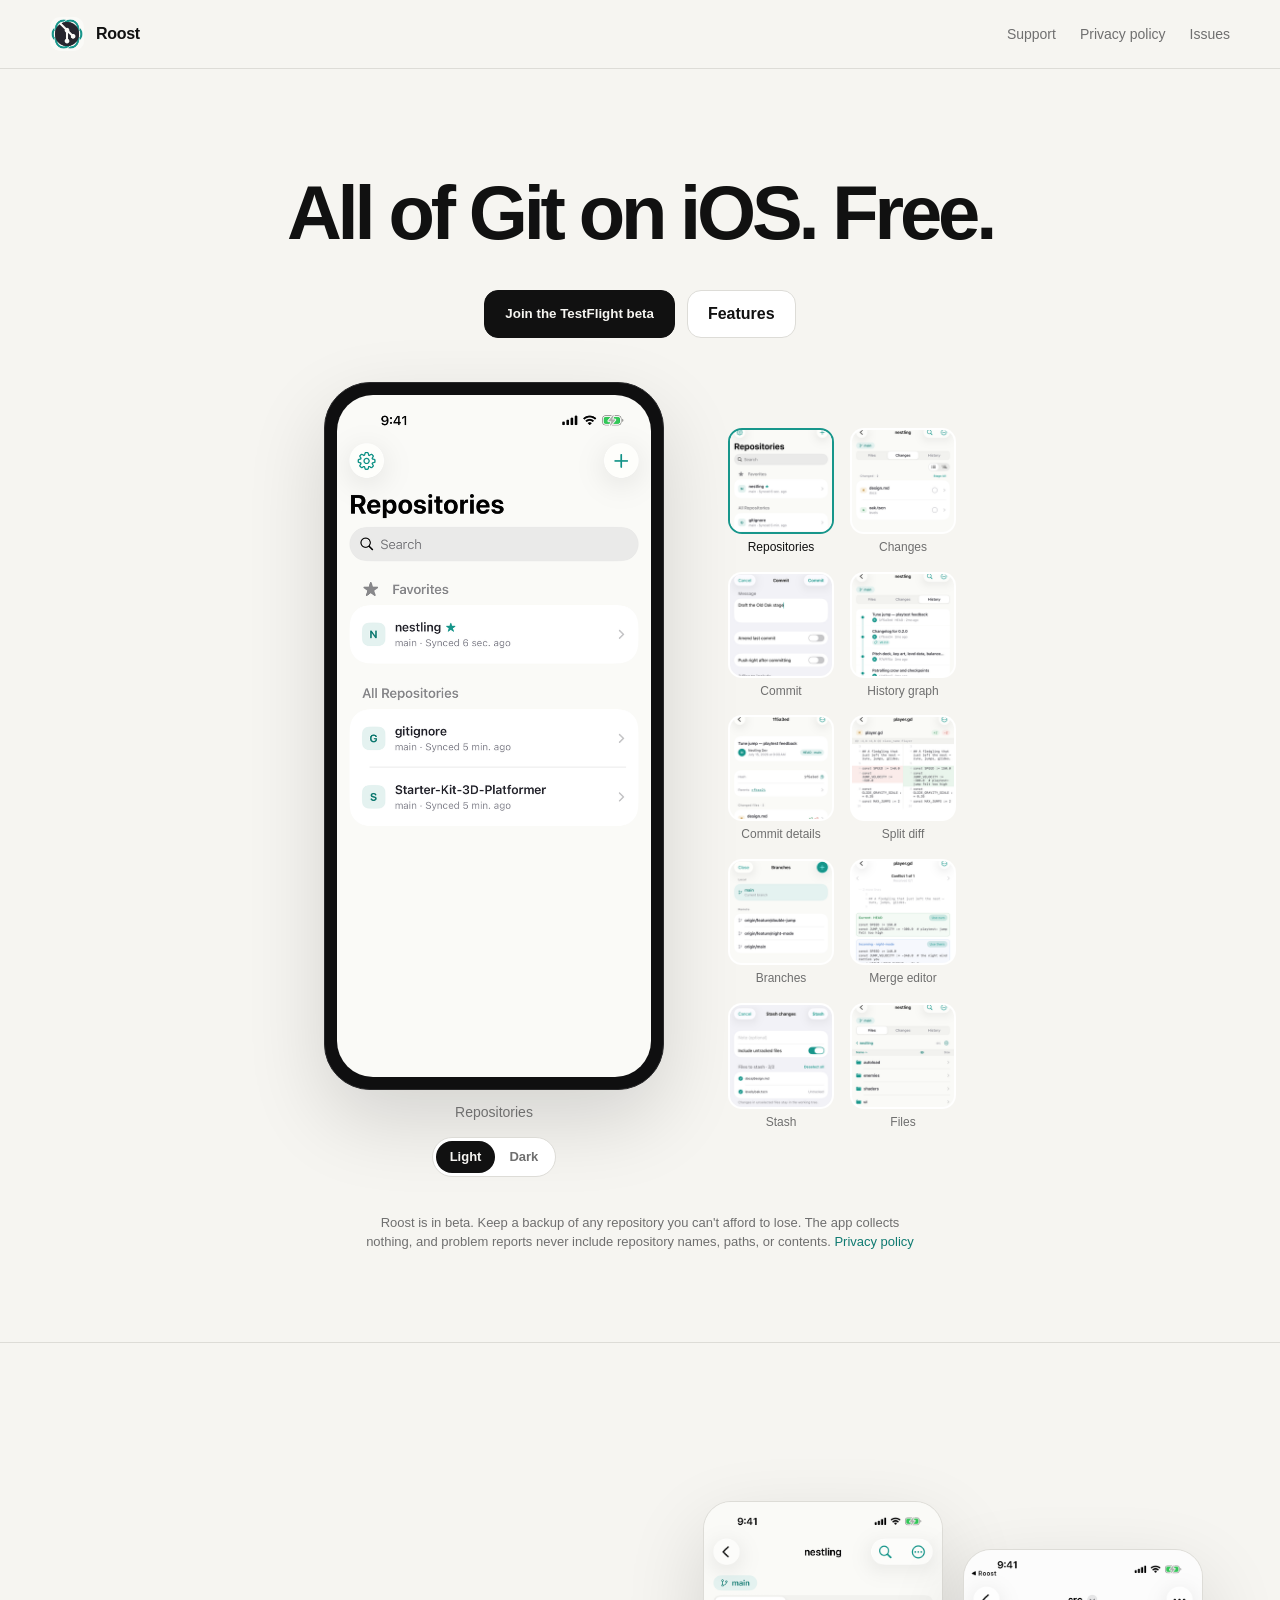
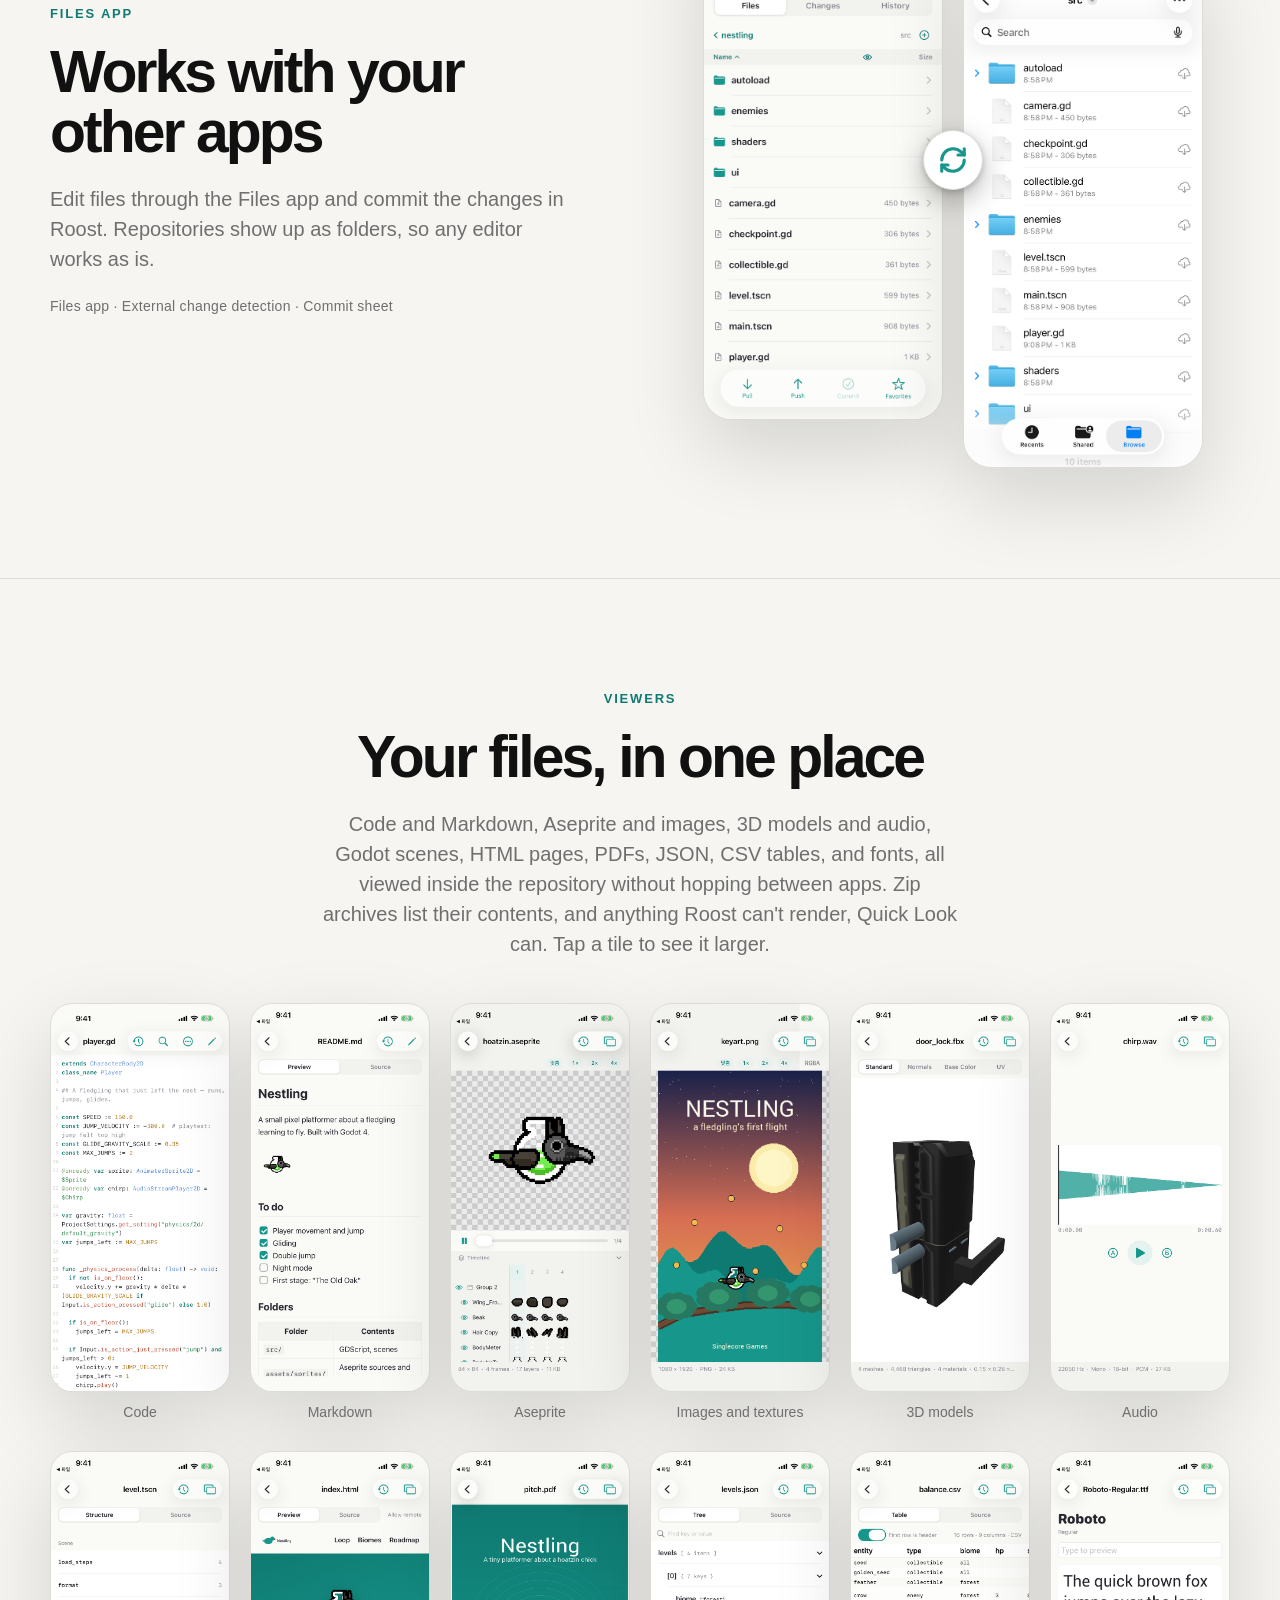
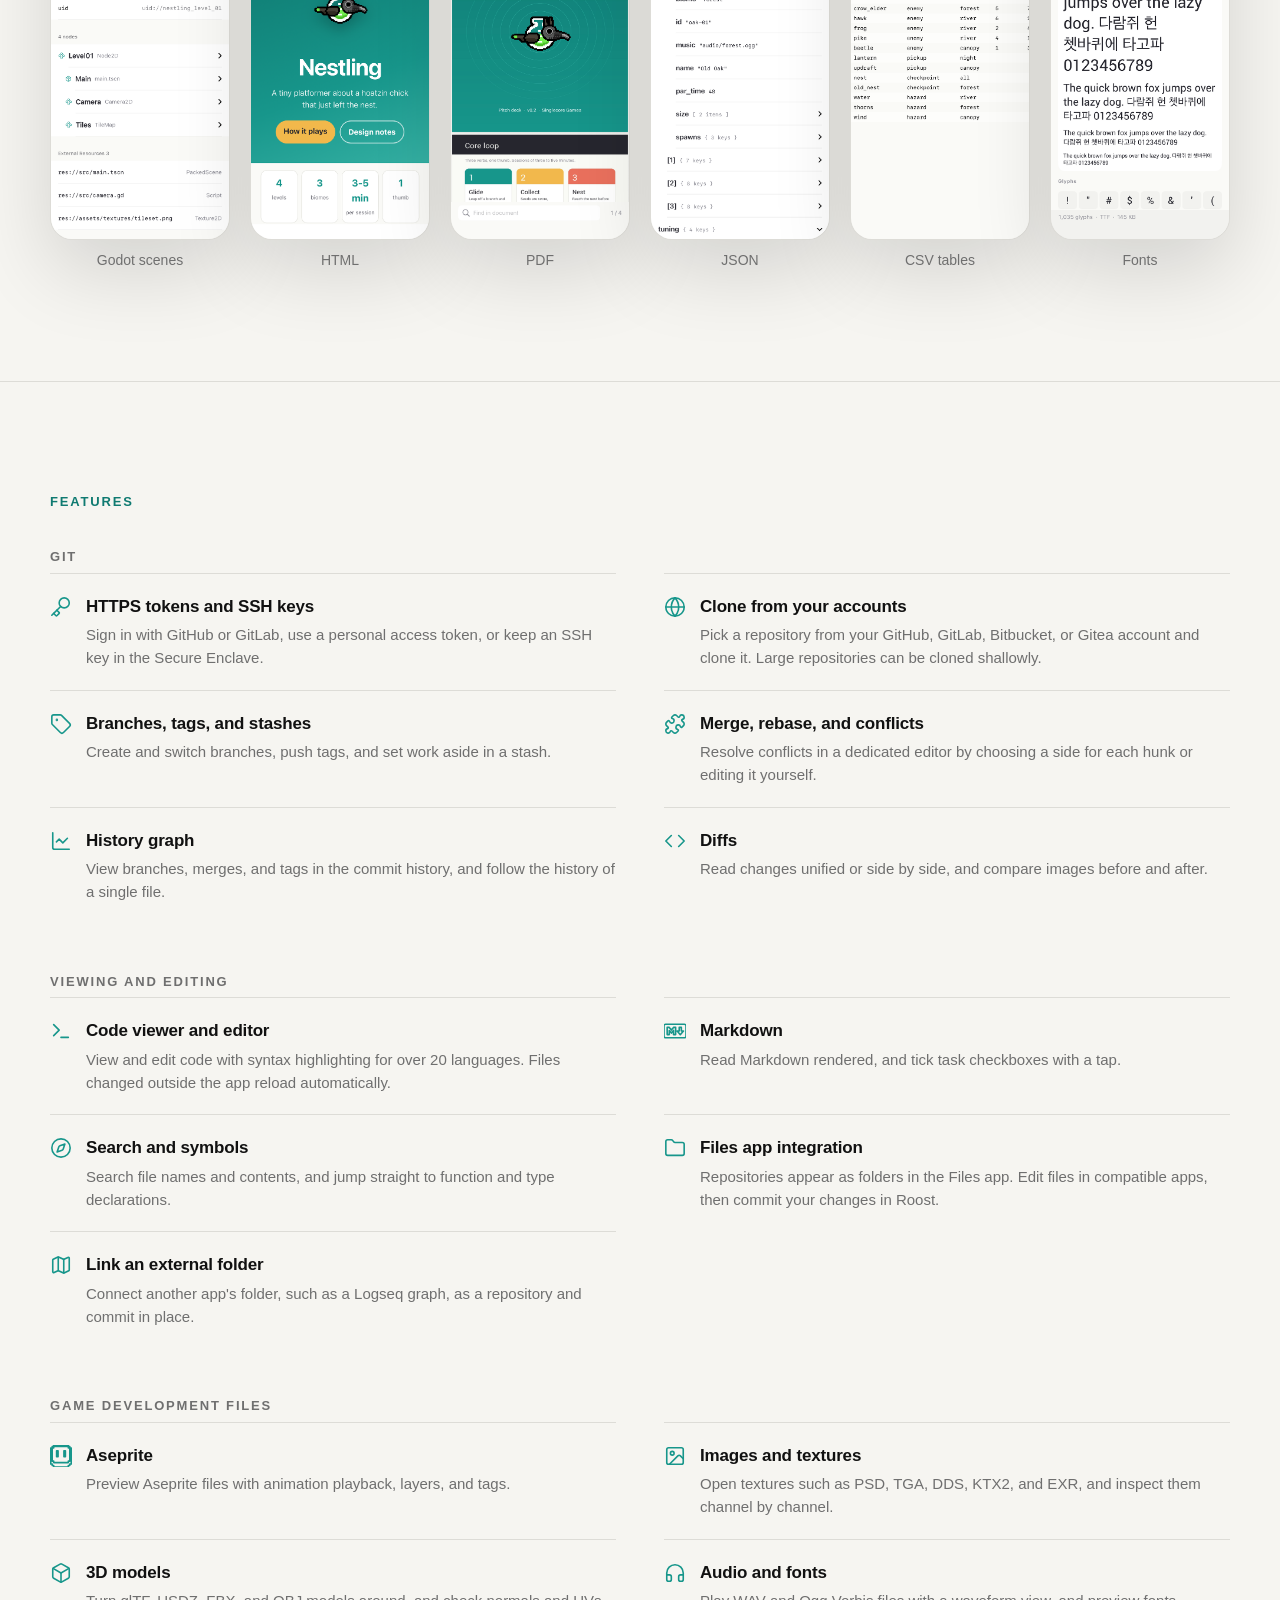
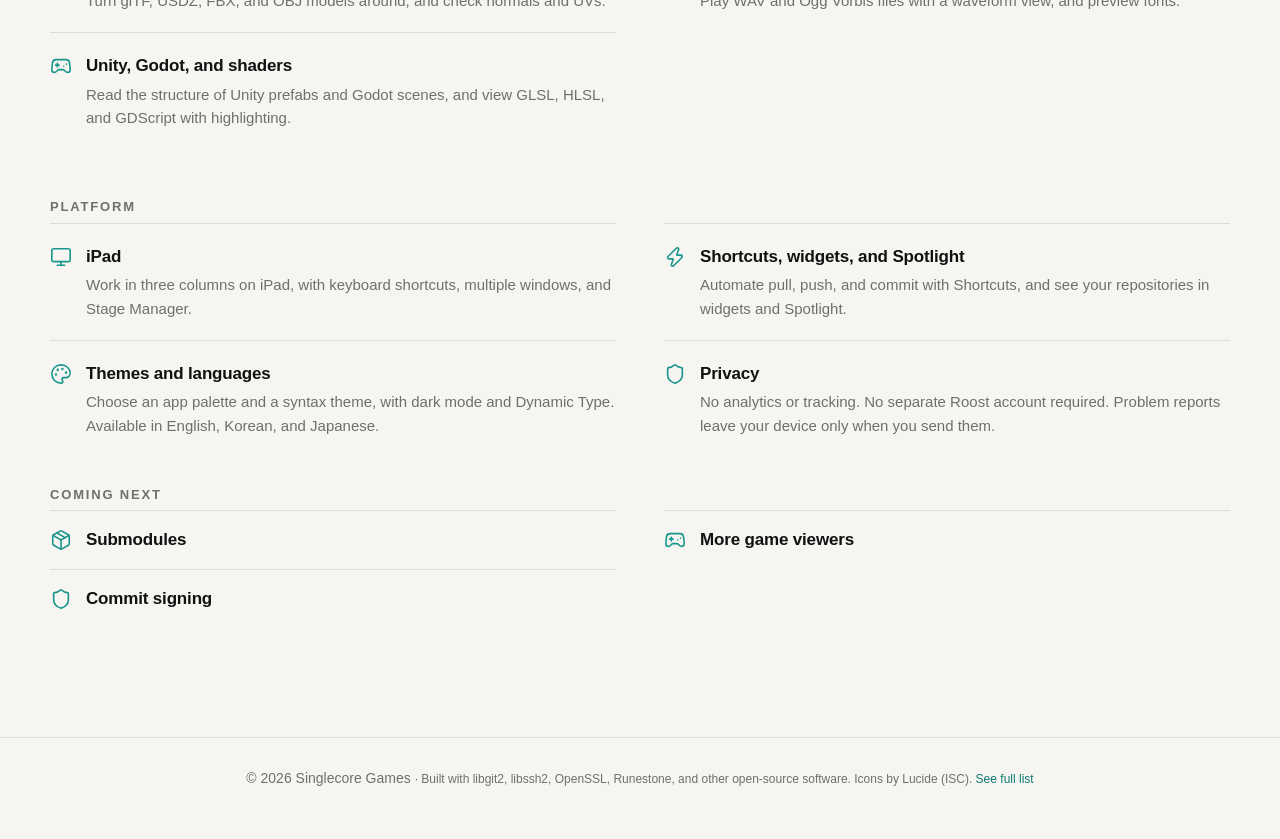
==== commit 0d6bc9ef: "Viewer tiles: highlighted GDScript, key art, image pitch deck, styled docs site, expanded JSON, full" ====
--- a/index.html
+++ b/index.html
@@ -56,6 +56,12 @@
           <button class="btn primary" type="submit" autofocus>Close</button>
         </form>
       </dialog>
+      <!-- 스크린샷 확대 보기 — 뷰어 타일·파일 앱 쌍을 누르면 연다 [2026-09-15] -->
+      <dialog class="lightbox" id="lightbox" aria-label="Screenshot, enlarged">
+        <button type="button" class="lightbox-close" data-lightbox-close aria-label="Close">×</button>
+        <img id="lightbox-img" alt="" width="603" height="1311">
+        <p id="lightbox-cap"></p>
+      </dialog>
       <a class="btn" href="#features">Features</a>
     </div>
   </section>
@@ -95,7 +101,7 @@
         <p>Edit files through the Files app and commit the changes in Roost. Repositories show up as folders, so any editor works as is.</p>
         <div class="meta">Files app · External change detection · Commit sheet</div>
       </div>
-      <div class="visual"><div class="pair linked"><img class="phone" src="screenshots/en-light/02-files.png" data-shot-src="screenshots/en-{mode}/02-files.png" alt="Works with your other apps" width="603" height="1311"><span class="link-mark" aria-hidden="true"><svg viewBox="0 0 24 24" fill="none" stroke="currentColor" stroke-width="2" stroke-linecap="round" stroke-linejoin="round"><path d="M3 12a9 9 0 0 1 9-9 9.75 9.75 0 0 1 6.74 2.74L21 8"/><path d="M21 3v5h-5"/><path d="M21 12a9 9 0 0 1-9 9 9.75 9.75 0 0 1-6.74-2.74L3 16"/><path d="M3 21v-5h5"/></svg></span><img class="phone" src="screenshots/en-light/10-files-app.png" data-shot-src="screenshots/en-{mode}/10-files-app.png" alt="The same folder open in the iOS Files app" width="603" height="1311"></div></div>
+      <div class="visual"><div class="pair linked"><button type="button" class="zoom" data-zoom aria-label="Works with your other apps"><img class="phone" src="screenshots/en-light/02-files.png" data-shot-src="screenshots/en-{mode}/02-files.png" alt="Works with your other apps" width="603" height="1311"></button><span class="link-mark" aria-hidden="true"><svg viewBox="0 0 24 24" fill="none" stroke="currentColor" stroke-width="2" stroke-linecap="round" stroke-linejoin="round"><path d="M3 12a9 9 0 0 1 9-9 9.75 9.75 0 0 1 6.74 2.74L21 8"/><path d="M21 3v5h-5"/><path d="M21 12a9 9 0 0 1-9 9 9.75 9.75 0 0 1-6.74-2.74L3 16"/><path d="M3 21v-5h5"/></svg></span><button type="button" class="zoom" data-zoom aria-label="The same folder open in the iOS Files app"><img class="phone" src="screenshots/en-light/10-files-app.png" data-shot-src="screenshots/en-{mode}/10-files-app.png" alt="The same folder open in the iOS Files app" width="603" height="1311"></button></div></div>
     </div>
   </section>
   <section class="feature viewers" id="viewers">
@@ -103,21 +109,21 @@
       <div class="copy narrow center">
         <div class="eyebrow">Viewers</div>
         <h2>Your files, in one place</h2>
-        <p>Code and Markdown, Aseprite and textures, 3D models and audio, Godot scenes, PDFs, JSON, CSV tables, zip archives, and HTML pages, all viewed inside the repository without hopping between apps. Anything Roost can't render, Quick Look can.</p>
+        <p>Code and Markdown, Aseprite and images, 3D models and audio, Godot scenes, HTML pages, PDFs, JSON, CSV tables, and fonts, all viewed inside the repository without hopping between apps. Zip archives list their contents, and anything Roost can't render, Quick Look can. Tap a tile to see it larger.</p>
       </div>
       <div class="tiles">
-        <figure class="tile"><img src="screenshots/en-light/11-viewer-code.png" data-shot-src="screenshots/en-{mode}/11-viewer-code.png" alt="Code" width="603" height="1311" loading="lazy"><figcaption>Code</figcaption></figure>
-        <figure class="tile"><img src="screenshots/en-light/12-viewer-markdown.png" data-shot-src="screenshots/en-{mode}/12-viewer-markdown.png" alt="Markdown" width="603" height="1311" loading="lazy"><figcaption>Markdown</figcaption></figure>
-        <figure class="tile"><img src="screenshots/en-light/08-viewers.png" data-shot-src="screenshots/en-{mode}/08-viewers.png" alt="Aseprite" width="603" height="1311" loading="lazy"><figcaption>Aseprite</figcaption></figure>
-        <figure class="tile"><img src="screenshots/en-light/13-viewer-image.png" data-shot-src="screenshots/en-{mode}/13-viewer-image.png" alt="Images and textures" width="603" height="1311" loading="lazy"><figcaption>Images and textures</figcaption></figure>
-        <figure class="tile"><img src="screenshots/en-light/09-viewers-fbx.png" data-shot-src="screenshots/en-{mode}/09-viewers-fbx.png" alt="3D models" width="603" height="1311" loading="lazy"><figcaption>3D models</figcaption></figure>
-        <figure class="tile"><img src="screenshots/en-light/14-viewer-audio.png" data-shot-src="screenshots/en-{mode}/14-viewer-audio.png" alt="Audio" width="603" height="1311" loading="lazy"><figcaption>Audio</figcaption></figure>
-        <figure class="tile"><img src="screenshots/en-light/15-viewer-scene.png" data-shot-src="screenshots/en-{mode}/15-viewer-scene.png" alt="Godot scenes" width="603" height="1311" loading="lazy"><figcaption>Godot scenes</figcaption></figure>
-        <figure class="tile"><img src="screenshots/en-light/16-viewer-html.png" data-shot-src="screenshots/en-{mode}/16-viewer-html.png" alt="HTML" width="603" height="1311" loading="lazy"><figcaption>HTML</figcaption></figure>
-        <figure class="tile"><img src="screenshots/en-light/17-viewer-pdf.png" data-shot-src="screenshots/en-{mode}/17-viewer-pdf.png" alt="PDF" width="603" height="1311" loading="lazy"><figcaption>PDF</figcaption></figure>
-        <figure class="tile"><img src="screenshots/en-light/18-viewer-json.png" data-shot-src="screenshots/en-{mode}/18-viewer-json.png" alt="JSON" width="603" height="1311" loading="lazy"><figcaption>JSON</figcaption></figure>
-        <figure class="tile"><img src="screenshots/en-light/19-viewer-table.png" data-shot-src="screenshots/en-{mode}/19-viewer-table.png" alt="CSV tables" width="603" height="1311" loading="lazy"><figcaption>CSV tables</figcaption></figure>
-        <figure class="tile"><img src="screenshots/en-light/20-viewer-archive.png" data-shot-src="screenshots/en-{mode}/20-viewer-archive.png" alt="Archives" width="603" height="1311" loading="lazy"><figcaption>Archives</figcaption></figure>
+        <figure class="tile"><button type="button" class="zoom" data-zoom aria-label="Code"><img src="screenshots/en-light/11-viewer-code.png" data-shot-src="screenshots/en-{mode}/11-viewer-code.png" alt="Code" width="603" height="1311" loading="lazy"></button><figcaption>Code</figcaption></figure>
+        <figure class="tile"><button type="button" class="zoom" data-zoom aria-label="Markdown"><img src="screenshots/en-light/12-viewer-markdown.png" data-shot-src="screenshots/en-{mode}/12-viewer-markdown.png" alt="Markdown" width="603" height="1311" loading="lazy"></button><figcaption>Markdown</figcaption></figure>
+        <figure class="tile"><button type="button" class="zoom" data-zoom aria-label="Aseprite"><img src="screenshots/en-light/08-viewers.png" data-shot-src="screenshots/en-{mode}/08-viewers.png" alt="Aseprite" width="603" height="1311" loading="lazy"></button><figcaption>Aseprite</figcaption></figure>
+        <figure class="tile"><button type="button" class="zoom" data-zoom aria-label="Images and textures"><img src="screenshots/en-light/13-viewer-image.png" data-shot-src="screenshots/en-{mode}/13-viewer-image.png" alt="Images and textures" width="603" height="1311" loading="lazy"></button><figcaption>Images and textures</figcaption></figure>
+        <figure class="tile"><button type="button" class="zoom" data-zoom aria-label="3D models"><img src="screenshots/en-light/09-viewers-fbx.png" data-shot-src="screenshots/en-{mode}/09-viewers-fbx.png" alt="3D models" width="603" height="1311" loading="lazy"></button><figcaption>3D models</figcaption></figure>
+        <figure class="tile"><button type="button" class="zoom" data-zoom aria-label="Audio"><img src="screenshots/en-light/14-viewer-audio.png" data-shot-src="screenshots/en-{mode}/14-viewer-audio.png" alt="Audio" width="603" height="1311" loading="lazy"></button><figcaption>Audio</figcaption></figure>
+        <figure class="tile"><button type="button" class="zoom" data-zoom aria-label="Godot scenes"><img src="screenshots/en-light/15-viewer-scene.png" data-shot-src="screenshots/en-{mode}/15-viewer-scene.png" alt="Godot scenes" width="603" height="1311" loading="lazy"></button><figcaption>Godot scenes</figcaption></figure>
+        <figure class="tile"><button type="button" class="zoom" data-zoom aria-label="HTML"><img src="screenshots/en-light/16-viewer-html.png" data-shot-src="screenshots/en-{mode}/16-viewer-html.png" alt="HTML" width="603" height="1311" loading="lazy"></button><figcaption>HTML</figcaption></figure>
+        <figure class="tile"><button type="button" class="zoom" data-zoom aria-label="PDF"><img src="screenshots/en-light/17-viewer-pdf.png" data-shot-src="screenshots/en-{mode}/17-viewer-pdf.png" alt="PDF" width="603" height="1311" loading="lazy"></button><figcaption>PDF</figcaption></figure>
+        <figure class="tile"><button type="button" class="zoom" data-zoom aria-label="JSON"><img src="screenshots/en-light/18-viewer-json.png" data-shot-src="screenshots/en-{mode}/18-viewer-json.png" alt="JSON" width="603" height="1311" loading="lazy"></button><figcaption>JSON</figcaption></figure>
+        <figure class="tile"><button type="button" class="zoom" data-zoom aria-label="CSV tables"><img src="screenshots/en-light/19-viewer-table.png" data-shot-src="screenshots/en-{mode}/19-viewer-table.png" alt="CSV tables" width="603" height="1311" loading="lazy"></button><figcaption>CSV tables</figcaption></figure>
+        <figure class="tile"><button type="button" class="zoom" data-zoom aria-label="Fonts"><img src="screenshots/en-light/20-viewer-font.png" data-shot-src="screenshots/en-{mode}/20-viewer-font.png" alt="Fonts" width="603" height="1311" loading="lazy"></button><figcaption>Fonts</figcaption></figure>
       </div>
     </div>
   </section>
@@ -210,6 +216,16 @@
     var th = e.target.closest(".thumb");
     if (th) select(th);
     if (e.target.closest("[data-beta-cta]")) { var d = document.getElementById("beta-dialog"); if (d && d.showModal) d.showModal(); }
+    var z = e.target.closest("[data-zoom]");
+    var lb = document.getElementById("lightbox");
+    if (z && lb && lb.showModal) {
+      var img = z.querySelector("img");
+      document.getElementById("lightbox-img").src = img.currentSrc || img.src;
+      document.getElementById("lightbox-img").alt = img.alt;
+      document.getElementById("lightbox-cap").textContent = z.getAttribute("aria-label") || img.alt;
+      lb.showModal();
+    }
+    if (lb && lb.open && !z && e.target.closest("#lightbox") === lb) lb.close();
   });
   apply();
 })();
--- a/assets/site.css
+++ b/assets/site.css
@@ -70,6 +70,9 @@
 .visual .pair .phone:last-child { margin-top: 48px; }
 /* 연결된 쌍 — Roost 파일 목록 ⇄ 파일 앱. 폰 크기·간격·높이 차는 다른 쌍과 같고, 동기화 배지가 그 위에 겹친다 */
 .visual .pair.linked { position: relative; }
+.visual .pair .zoom { width: min(240px, 46%); }
+.visual .pair .zoom .phone { width: 100%; }
+.visual .pair .zoom:last-of-type { margin-top: 48px; }
 .link-mark { position: absolute; left: 50%; top: 50%; transform: translate(-50%, -50%); width: 60px; height: 60px; border-radius: 50%;
   display: flex; align-items: center; justify-content: center; color: var(--accent); background: var(--paper); border: 1px solid var(--line);
   box-shadow: 0 10px 28px rgba(0, 0, 0, .28), 0 2px 6px rgba(0, 0, 0, .18); }
@@ -84,6 +87,14 @@
 .tile img { width: 100%; height: auto; border-radius: 22px; border: 1px solid var(--line);
   box-shadow: var(--shadow); background: var(--paper); display: block; }
 .tile figcaption { margin-top: 10px; text-align: center; font-size: 14px; color: var(--muted); }
+/* 확대 보기 — 타일(button.zoom)과 파일 앱 쌍을 누르면 dialog에 원본 크기로 */
+.zoom { display: block; width: 100%; padding: 0; border: 0; background: none; cursor: zoom-in; border-radius: 22px; color: inherit; font: inherit; }
+.zoom:focus-visible { outline: 3px solid var(--accent); outline-offset: 4px; }
+.lightbox { border: 0; padding: 0; background: transparent; width: fit-content; max-width: calc(100vw - 32px); max-height: none; overflow: visible; margin: auto; }
+.lightbox::backdrop { background: rgba(0, 0, 0, .72); backdrop-filter: blur(8px); }
+.lightbox img { display: block; width: auto; height: min(88vh, 1311px); max-width: calc(100vw - 32px); object-fit: contain; border-radius: 28px; border: 1px solid rgba(255, 255, 255, .18); box-shadow: 0 30px 80px rgba(0, 0, 0, .5); background: var(--paper); cursor: zoom-out; }
+.lightbox p { margin: 12px 0 0; text-align: center; color: #fff; font-size: 14px; opacity: .85; }
+.lightbox-close { position: absolute; top: -14px; right: -14px; width: 40px; height: 40px; border-radius: 50%; border: 1px solid var(--line); background: var(--bg); color: var(--ink); font-size: 24px; line-height: 1; cursor: pointer; box-shadow: var(--shadow); }
 
 /* 게임 개발 · 가격 · 마지막 — 가운데 정렬 */
 .game, .pricing, .final { text-align: center; }
@@ -149,10 +160,14 @@
   .visual .phone { width: min(260px, 72vw); }
   .visual .pair .phone { width: 46%; }
   .visual .pair .phone:last-child { margin-top: 32px; }
+  .visual .pair .zoom { width: 46%; }
+  .visual .pair .zoom:last-of-type { margin-top: 32px; }
   .tiles { grid-template-columns: none; grid-auto-flow: column; grid-template-rows: auto auto; grid-auto-columns: 128px; gap: 16px 12px;
     margin-top: 28px; overflow-x: auto; padding: 4px 0 8px; scroll-snap-type: x proximity; }
   .tile { scroll-snap-align: start; }
   .tile img { border-radius: 16px; }
+  .zoom { border-radius: 16px; }
+  .lightbox img { height: auto; width: min(100vw - 32px, 420px); border-radius: 22px; }
   .tile figcaption { font-size: 12px; margin-top: 6px; }
   .link-mark { width: 48px; height: 48px; }
   .link-mark svg { width: 24px; height: 24px; }
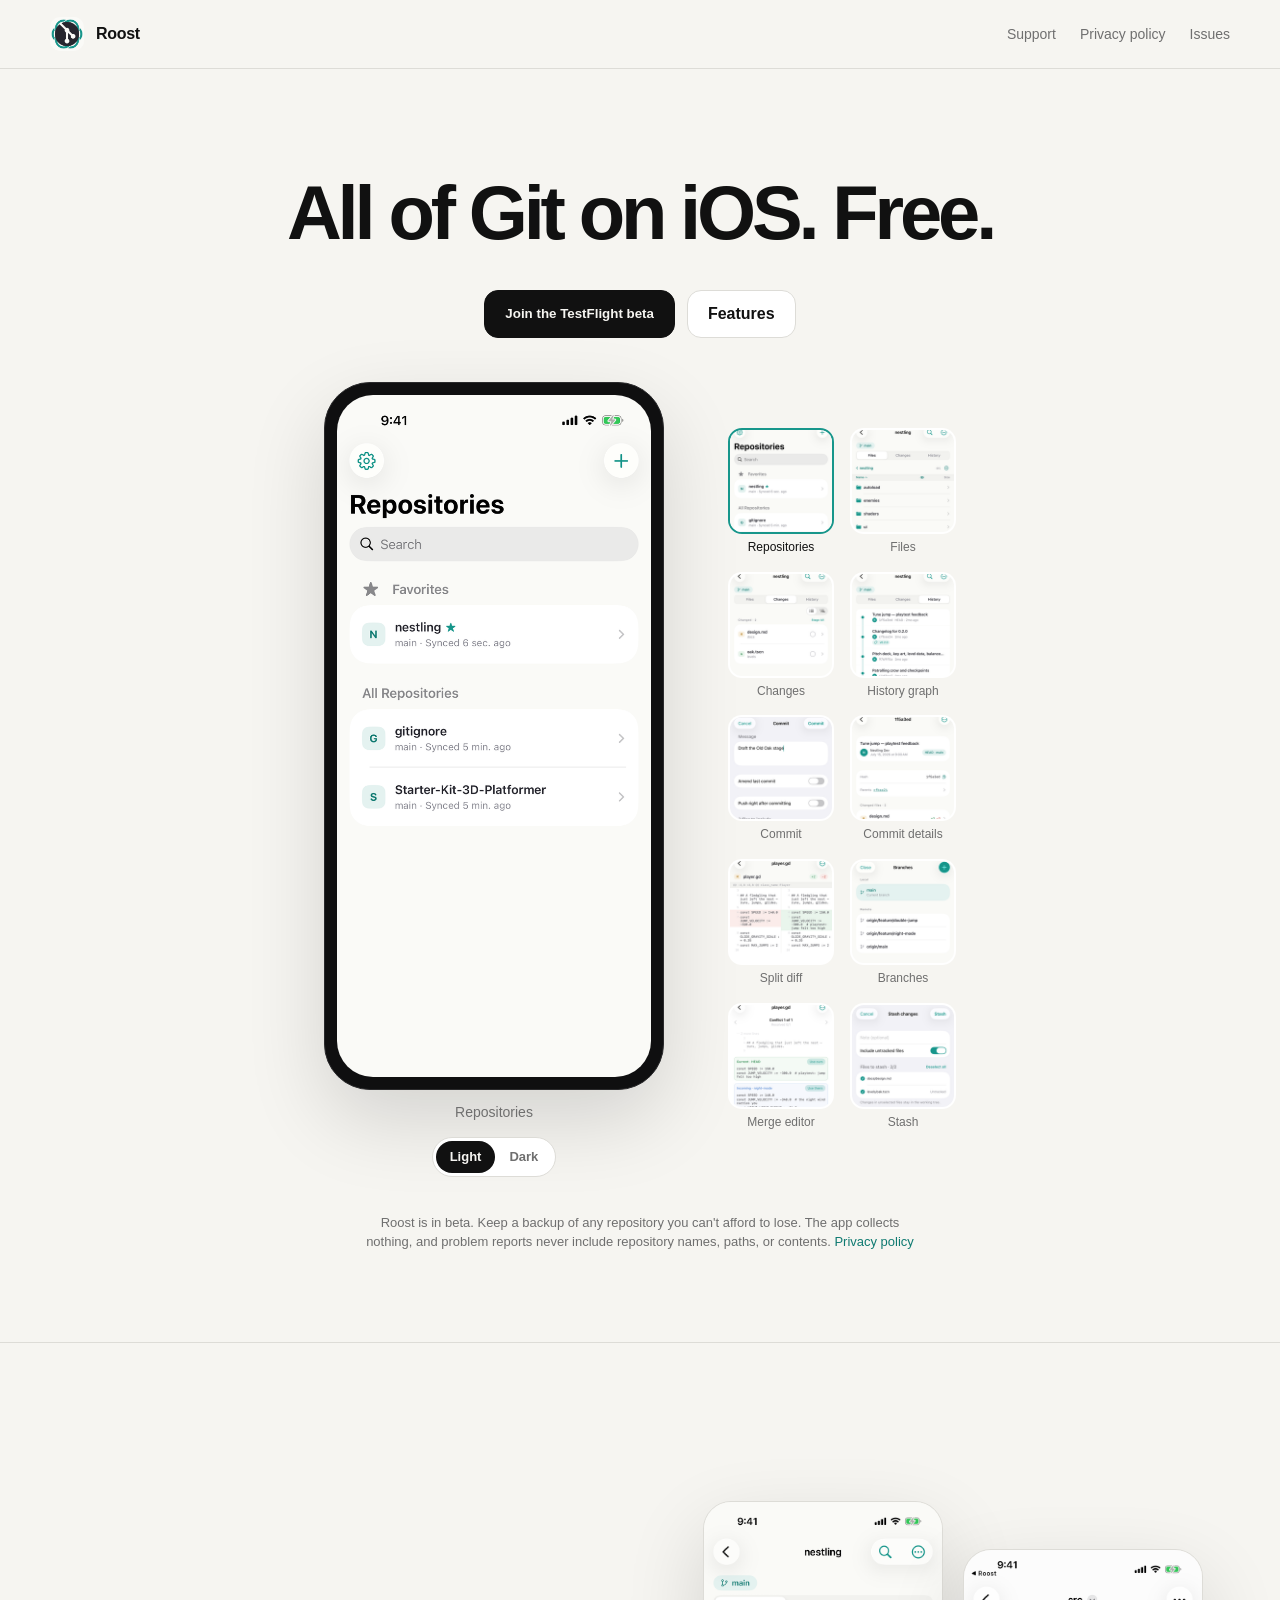
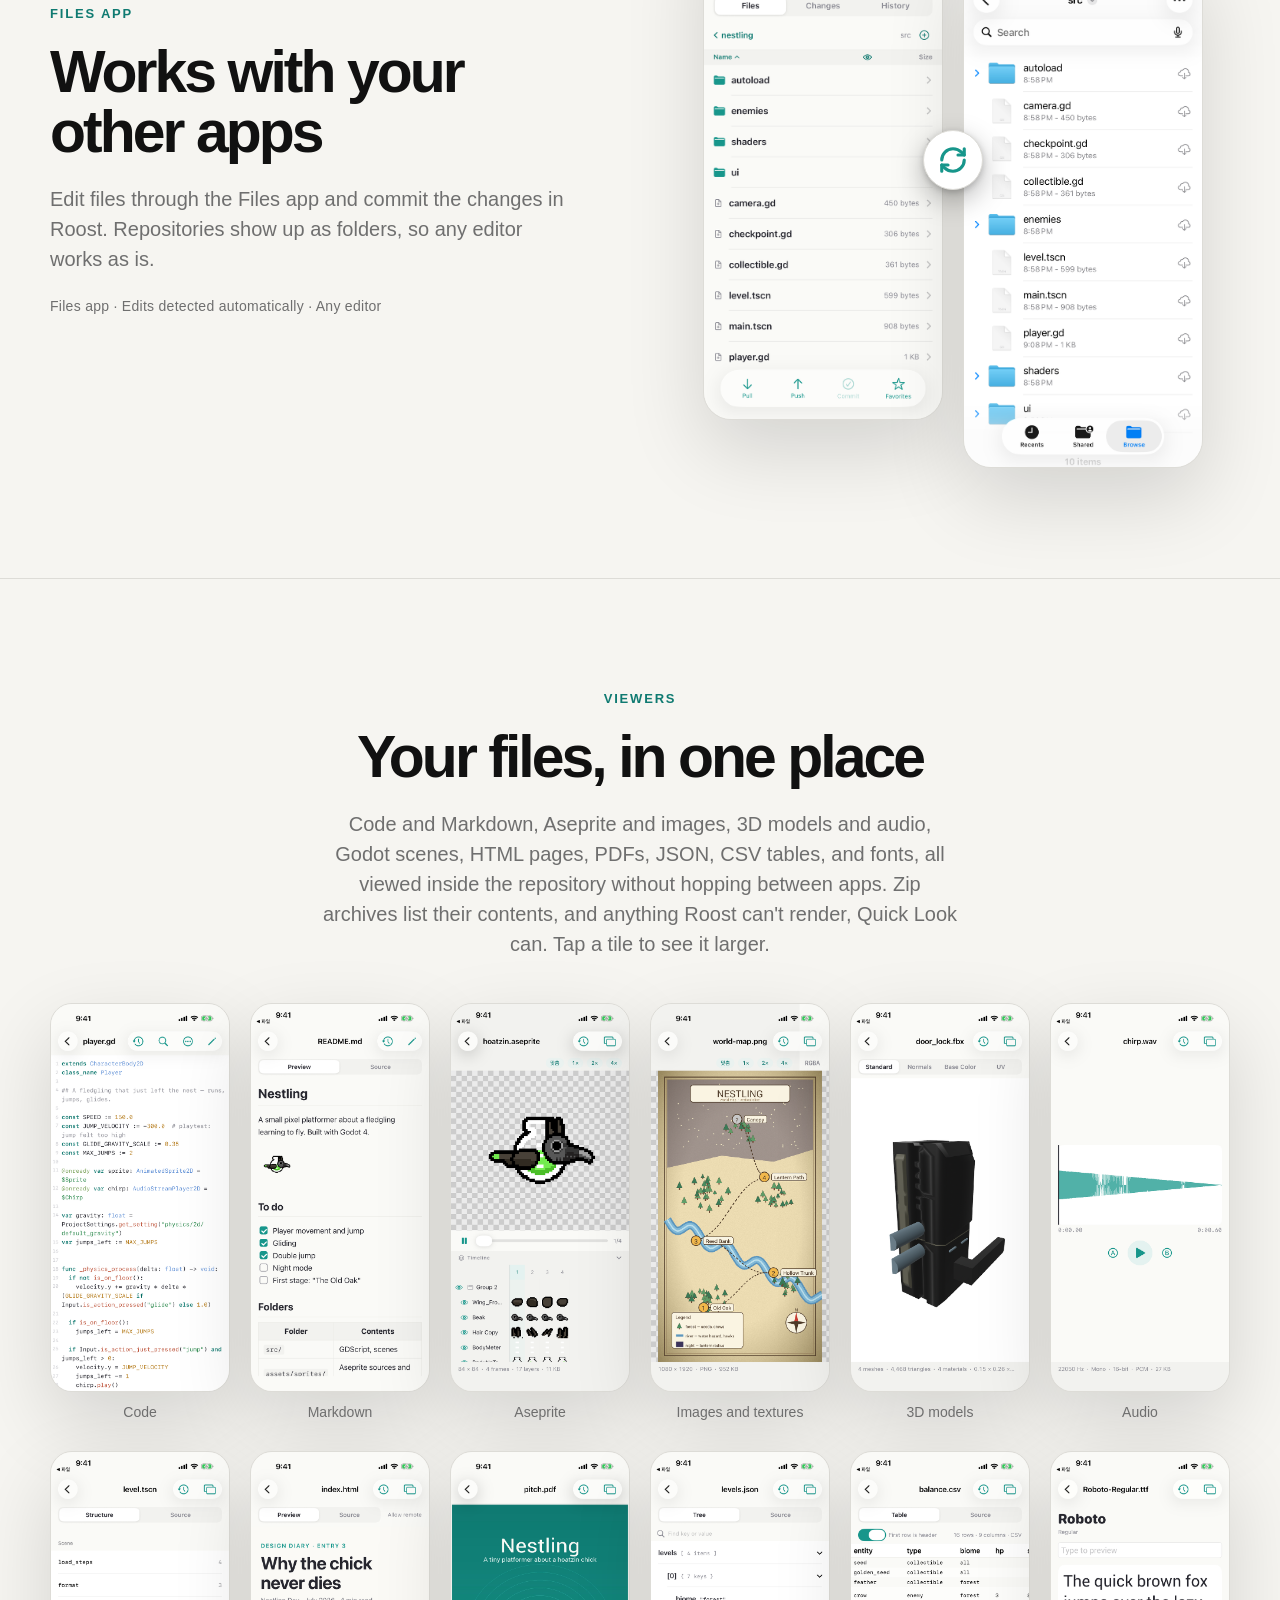
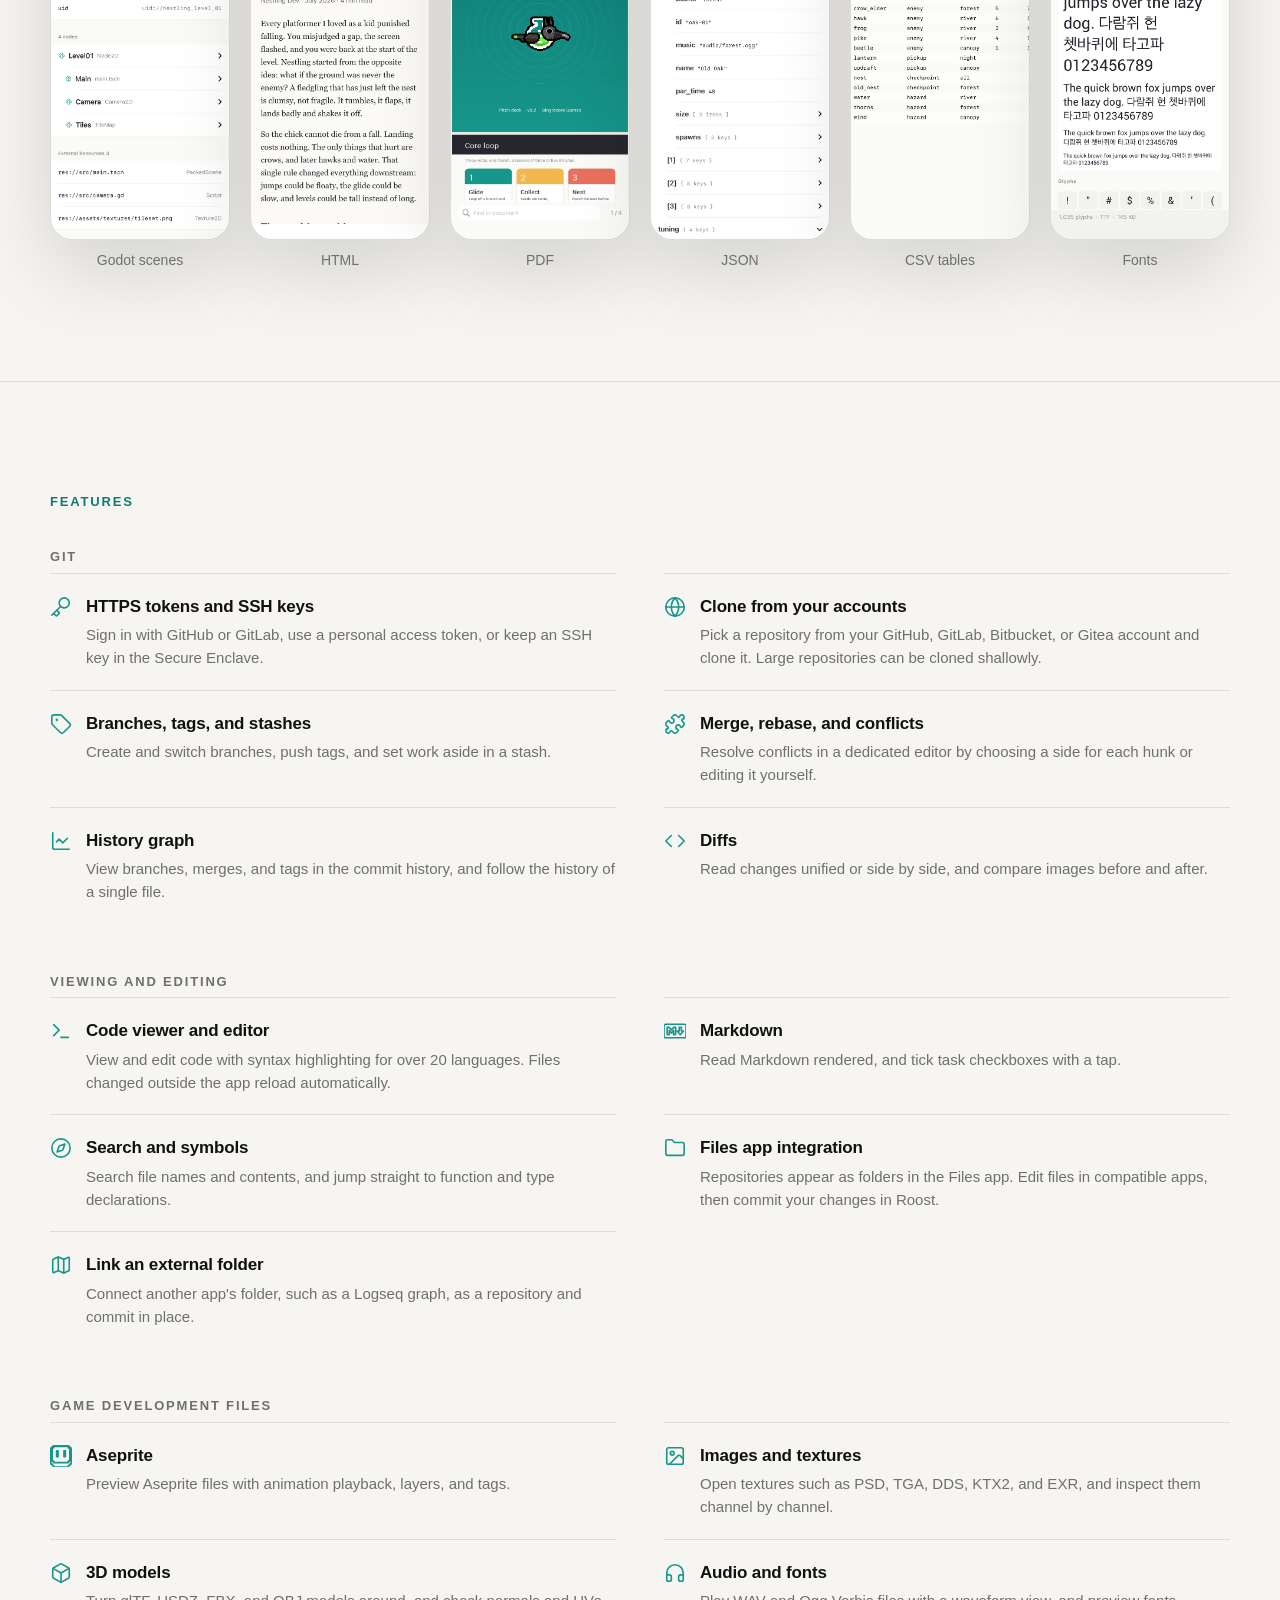
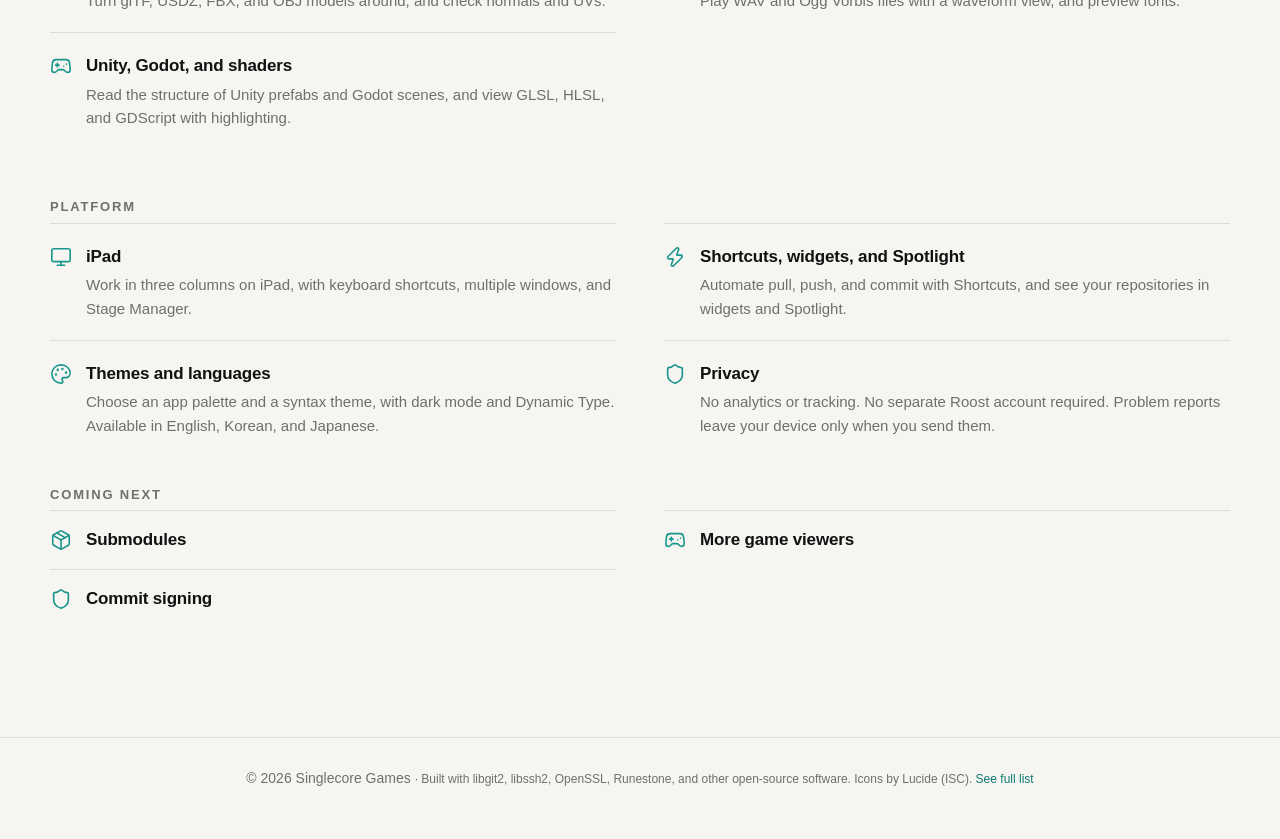
==== commit 2ca55fc2: "Gallery in app-tab order; Files section meta line; image tile is a hand-drawn world map, HTML tile a" ====
--- a/index.html
+++ b/index.html
@@ -78,15 +78,15 @@
       </div>
       <div class="thumbs">
         <button class="thumb active" type="button" data-shot="01-repo-list" aria-label="Repositories"><img src="screenshots/en-light/thumbs/01-repo-list.png" alt="" width="212" height="212" loading="lazy"><span>Repositories</span></button>
+        <button class="thumb" type="button" data-shot="02-files" aria-label="Files"><img src="screenshots/en-light/thumbs/02-files.png" alt="" width="212" height="212" loading="lazy"><span>Files</span></button>
         <button class="thumb" type="button" data-shot="22-changes" aria-label="Changes"><img src="screenshots/en-light/thumbs/22-changes.png" alt="" width="212" height="212" loading="lazy"><span>Changes</span></button>
+        <button class="thumb" type="button" data-shot="04-history-graph" aria-label="History graph"><img src="screenshots/en-light/thumbs/04-history-graph.png" alt="" width="212" height="212" loading="lazy"><span>History graph</span></button>
         <button class="thumb" type="button" data-shot="03-changes-commit" aria-label="Commit"><img src="screenshots/en-light/thumbs/03-changes-commit.png" alt="" width="212" height="212" loading="lazy"><span>Commit</span></button>
-        <button class="thumb" type="button" data-shot="04-history-graph" aria-label="History graph"><img src="screenshots/en-light/thumbs/04-history-graph.png" alt="" width="212" height="212" loading="lazy"><span>History graph</span></button>
         <button class="thumb" type="button" data-shot="21-commit-detail" aria-label="Commit details"><img src="screenshots/en-light/thumbs/21-commit-detail.png" alt="" width="212" height="212" loading="lazy"><span>Commit details</span></button>
         <button class="thumb" type="button" data-shot="05-diff-split" aria-label="Split diff"><img src="screenshots/en-light/thumbs/05-diff-split.png" alt="" width="212" height="212" loading="lazy"><span>Split diff</span></button>
         <button class="thumb" type="button" data-shot="07-branches" aria-label="Branches"><img src="screenshots/en-light/thumbs/07-branches.png" alt="" width="212" height="212" loading="lazy"><span>Branches</span></button>
         <button class="thumb" type="button" data-shot="06-merge-editor" aria-label="Merge editor"><img src="screenshots/en-light/thumbs/06-merge-editor.png" alt="" width="212" height="212" loading="lazy"><span>Merge editor</span></button>
         <button class="thumb" type="button" data-shot="23-stash" aria-label="Stash"><img src="screenshots/en-light/thumbs/23-stash.png" alt="" width="212" height="212" loading="lazy"><span>Stash</span></button>
-        <button class="thumb" type="button" data-shot="02-files" aria-label="Files"><img src="screenshots/en-light/thumbs/02-files.png" alt="" width="212" height="212" loading="lazy"><span>Files</span></button>
       </div>
     </div>
       <p class="small beta-note" id="beta">Roost is in beta. Keep a backup of any repository you can't afford to lose. The app collects nothing, and problem reports never include repository names, paths, or contents. <a href="privacy.html">Privacy policy</a></p>
@@ -99,7 +99,7 @@
         <div class="eyebrow">Files app</div>
         <h2>Works with your other apps</h2>
         <p>Edit files through the Files app and commit the changes in Roost. Repositories show up as folders, so any editor works as is.</p>
-        <div class="meta">Files app · External change detection · Commit sheet</div>
+        <div class="meta">Files app · Edits detected automatically · Any editor</div>
       </div>
       <div class="visual"><div class="pair linked"><button type="button" class="zoom" data-zoom aria-label="Works with your other apps"><img class="phone" src="screenshots/en-light/02-files.png" data-shot-src="screenshots/en-{mode}/02-files.png" alt="Works with your other apps" width="603" height="1311"></button><span class="link-mark" aria-hidden="true"><svg viewBox="0 0 24 24" fill="none" stroke="currentColor" stroke-width="2" stroke-linecap="round" stroke-linejoin="round"><path d="M3 12a9 9 0 0 1 9-9 9.75 9.75 0 0 1 6.74 2.74L21 8"/><path d="M21 3v5h-5"/><path d="M21 12a9 9 0 0 1-9 9 9.75 9.75 0 0 1-6.74-2.74L3 16"/><path d="M3 21v-5h5"/></svg></span><button type="button" class="zoom" data-zoom aria-label="The same folder open in the iOS Files app"><img class="phone" src="screenshots/en-light/10-files-app.png" data-shot-src="screenshots/en-{mode}/10-files-app.png" alt="The same folder open in the iOS Files app" width="603" height="1311"></button></div></div>
     </div>
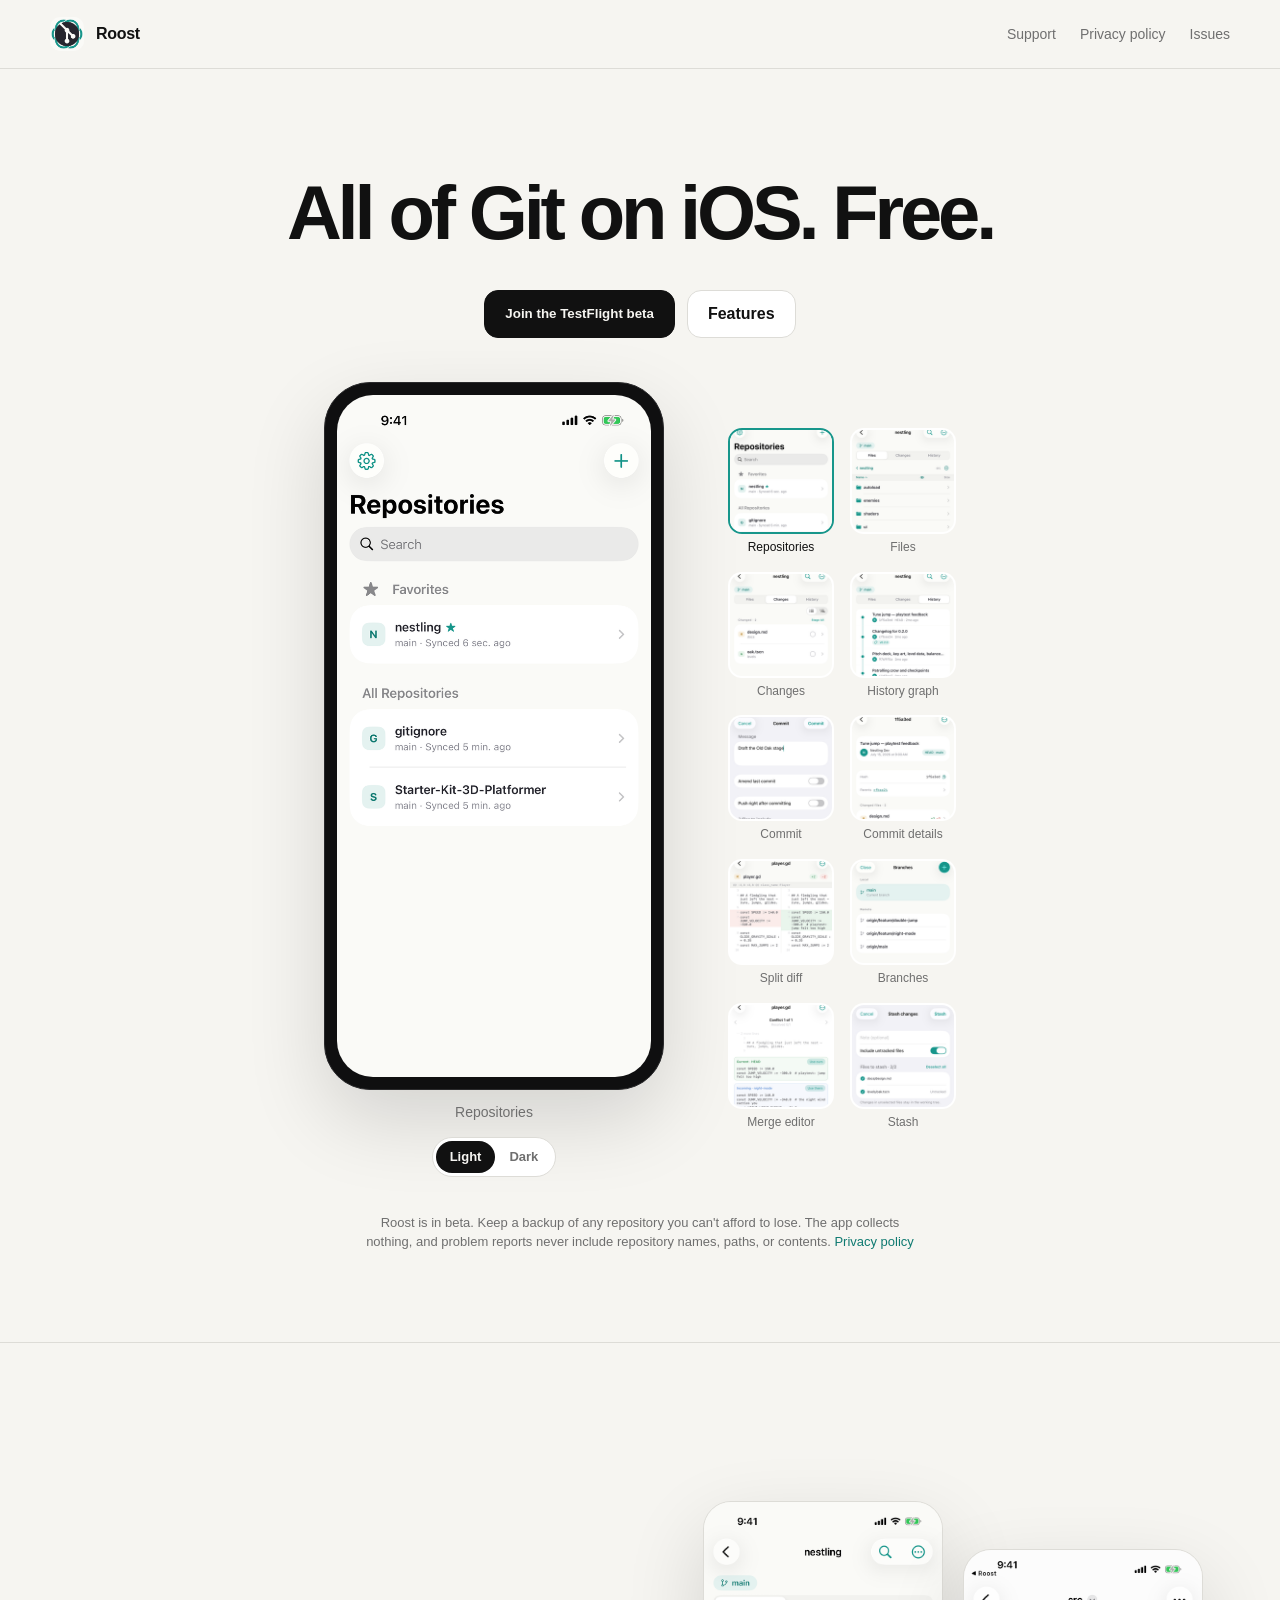
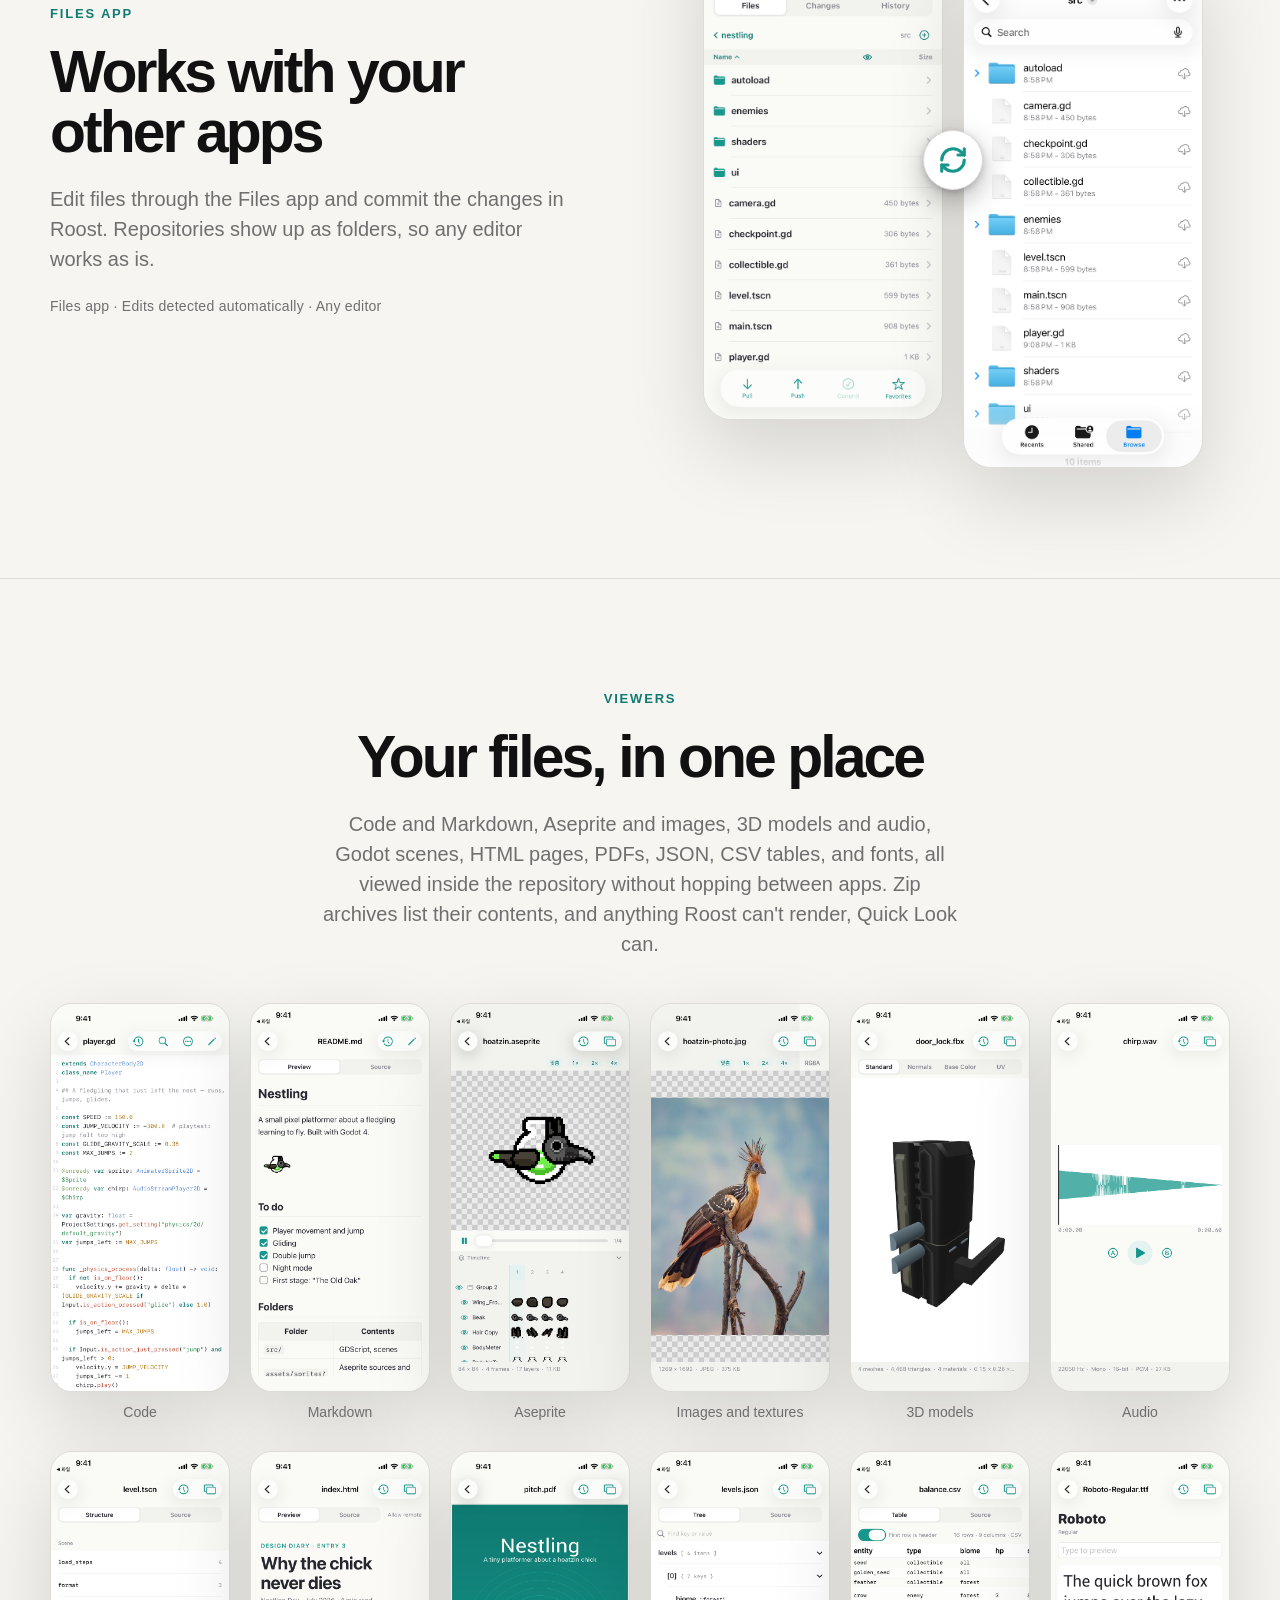
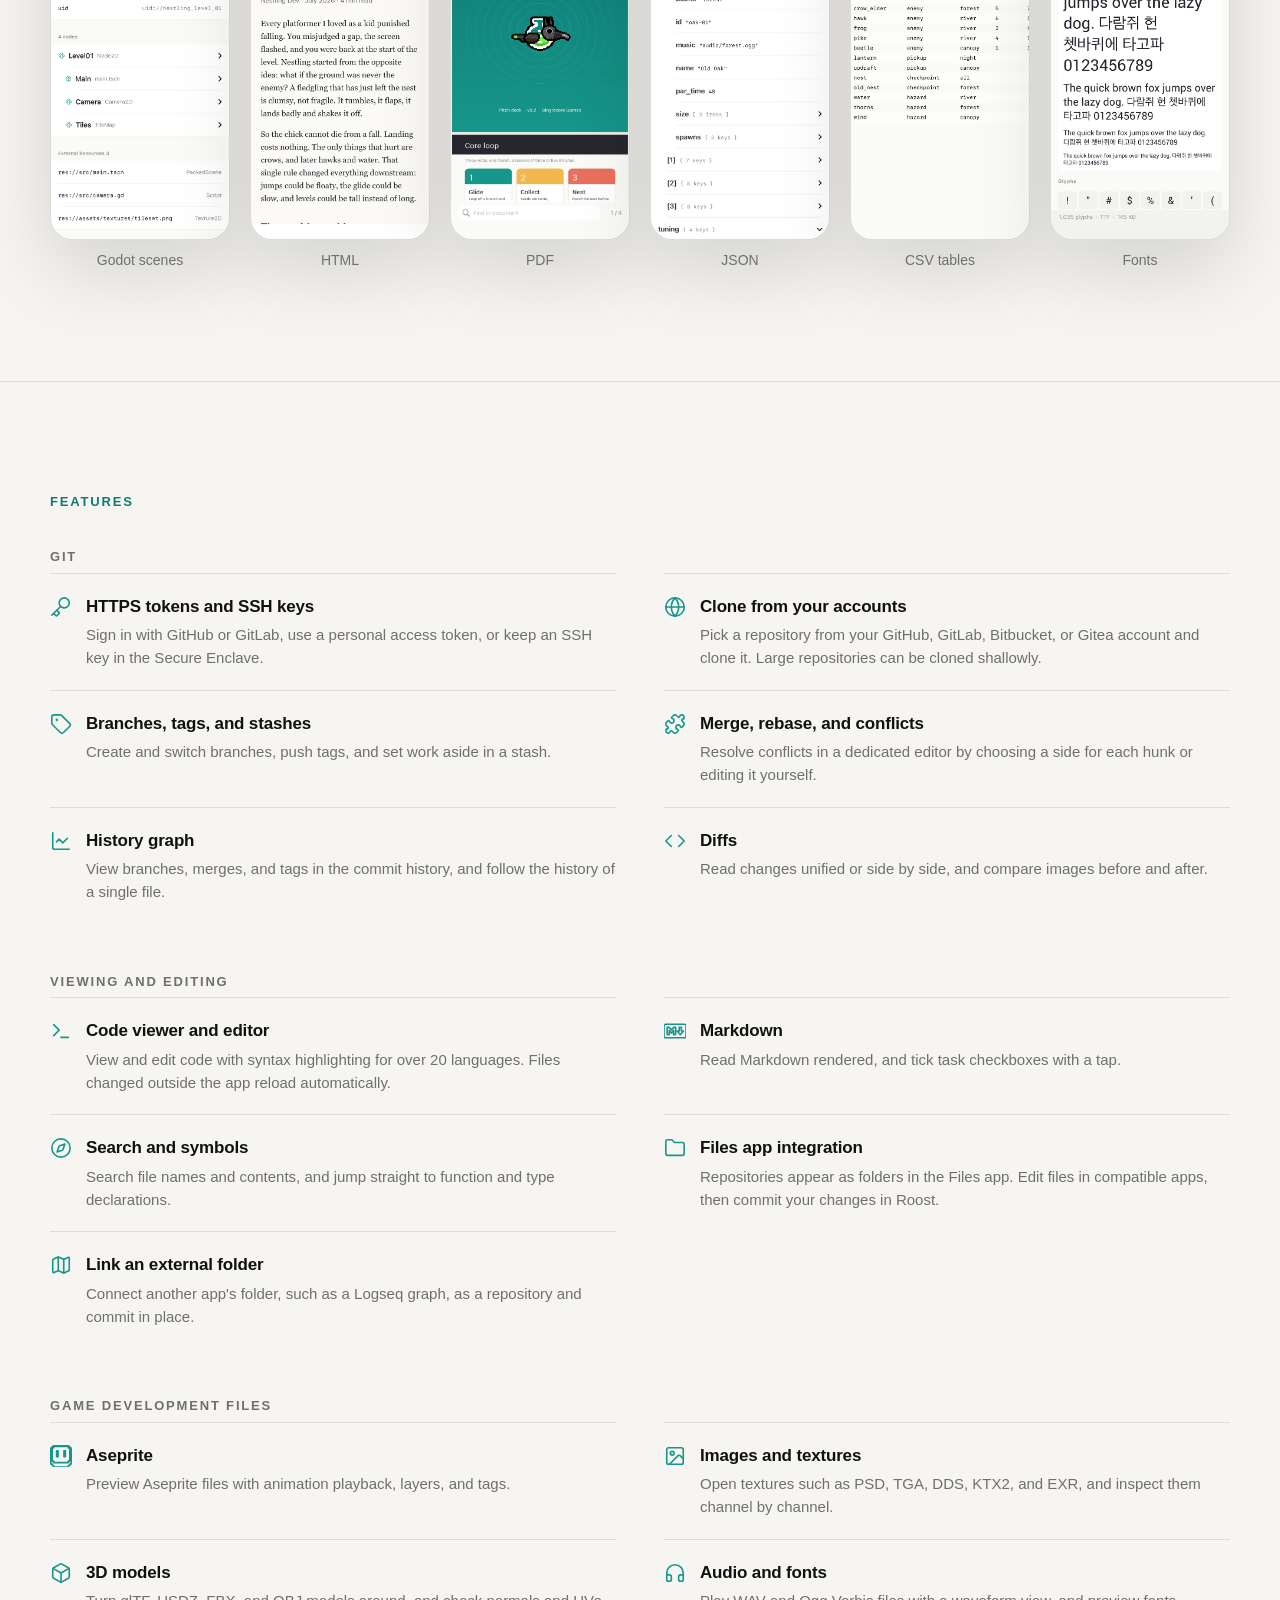
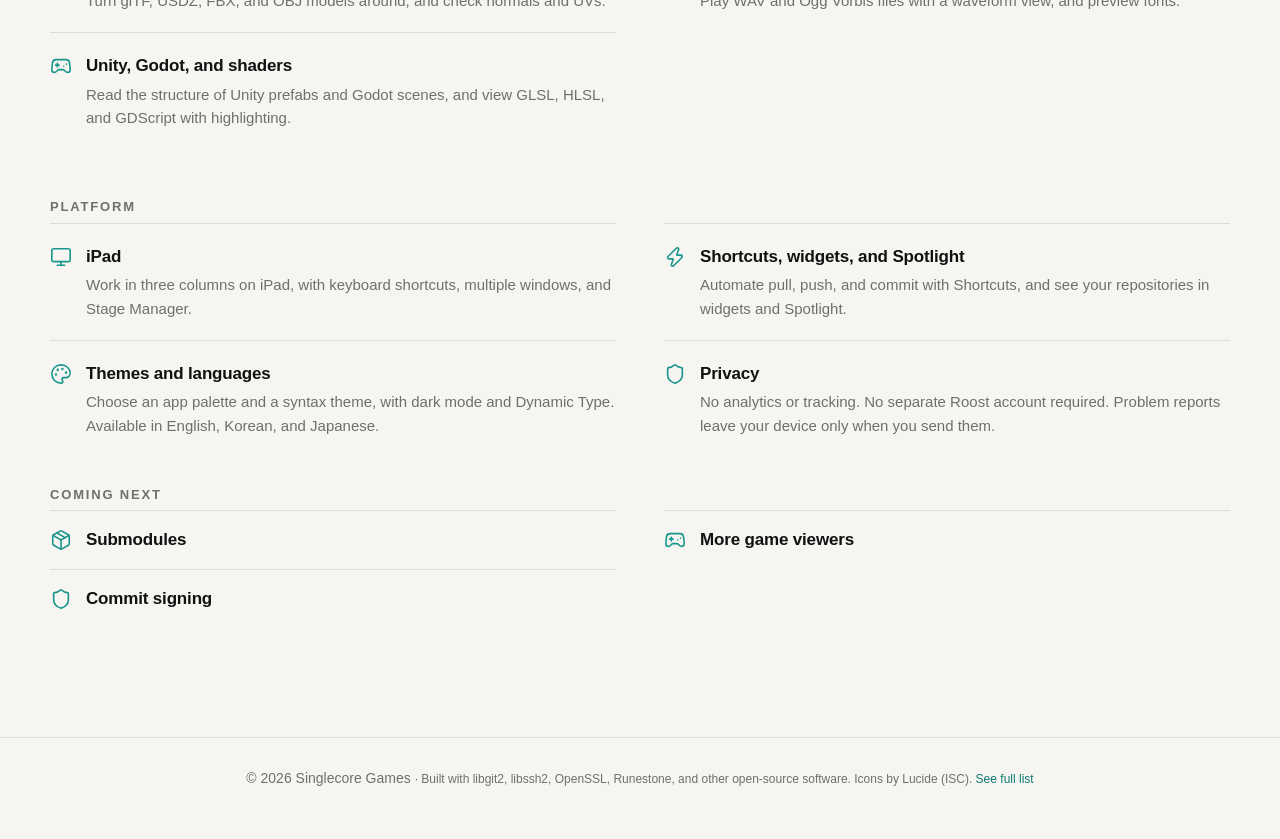
==== commit b5eae717: "Lightbox sized by dynamic viewport height; drop the tap hint" ====
--- a/index.html
+++ b/index.html
@@ -109,7 +109,7 @@
       <div class="copy narrow center">
         <div class="eyebrow">Viewers</div>
         <h2>Your files, in one place</h2>
-        <p>Code and Markdown, Aseprite and images, 3D models and audio, Godot scenes, HTML pages, PDFs, JSON, CSV tables, and fonts, all viewed inside the repository without hopping between apps. Zip archives list their contents, and anything Roost can't render, Quick Look can. Tap a tile to see it larger.</p>
+        <p>Code and Markdown, Aseprite and images, 3D models and audio, Godot scenes, HTML pages, PDFs, JSON, CSV tables, and fonts, all viewed inside the repository without hopping between apps. Zip archives list their contents, and anything Roost can't render, Quick Look can.</p>
       </div>
       <div class="tiles">
         <figure class="tile"><button type="button" class="zoom" data-zoom aria-label="Code"><img src="screenshots/en-light/11-viewer-code.png" data-shot-src="screenshots/en-{mode}/11-viewer-code.png" alt="Code" width="603" height="1311" loading="lazy"></button><figcaption>Code</figcaption></figure>
--- a/assets/site.css
+++ b/assets/site.css
@@ -92,7 +92,7 @@
 .zoom:focus-visible { outline: 3px solid var(--accent); outline-offset: 4px; }
 .lightbox { border: 0; padding: 0; background: transparent; width: fit-content; max-width: calc(100vw - 32px); max-height: none; overflow: visible; margin: auto; }
 .lightbox::backdrop { background: rgba(0, 0, 0, .72); backdrop-filter: blur(8px); }
-.lightbox img { display: block; width: auto; height: min(88vh, 1311px); max-width: calc(100vw - 32px); object-fit: contain; border-radius: 28px; border: 1px solid rgba(255, 255, 255, .18); box-shadow: 0 30px 80px rgba(0, 0, 0, .5); background: var(--paper); cursor: zoom-out; }
+.lightbox img { display: block; width: auto; height: min(84vh, 1311px); height: min(84dvh, 1311px); max-width: calc(100vw - 32px); object-fit: contain; border-radius: 28px; border: 1px solid rgba(255, 255, 255, .18); box-shadow: 0 30px 80px rgba(0, 0, 0, .5); background: var(--paper); cursor: zoom-out; }
 .lightbox p { margin: 12px 0 0; text-align: center; color: #fff; font-size: 14px; opacity: .85; }
 .lightbox-close { position: absolute; top: -14px; right: -14px; width: 40px; height: 40px; border-radius: 50%; border: 1px solid var(--line); background: var(--bg); color: var(--ink); font-size: 24px; line-height: 1; cursor: pointer; box-shadow: var(--shadow); }
 
@@ -167,7 +167,8 @@
   .tile { scroll-snap-align: start; }
   .tile img { border-radius: 16px; }
   .zoom { border-radius: 16px; }
-  .lightbox img { height: auto; width: min(100vw - 32px, 420px); border-radius: 22px; }
+  /* 모바일 브라우저 툴바가 위아래를 먹으므로 폭이 아니라 dvh 높이로 맞춘다 (모바일 크롬에서 잘리던 문제, 2026-09-16) */
+  .lightbox img { width: auto; height: 76vh; height: 76dvh; max-width: calc(100vw - 32px); border-radius: 22px; }
   .tile figcaption { font-size: 12px; margin-top: 6px; }
   .link-mark { width: 48px; height: 48px; }
   .link-mark svg { width: 24px; height: 24px; }
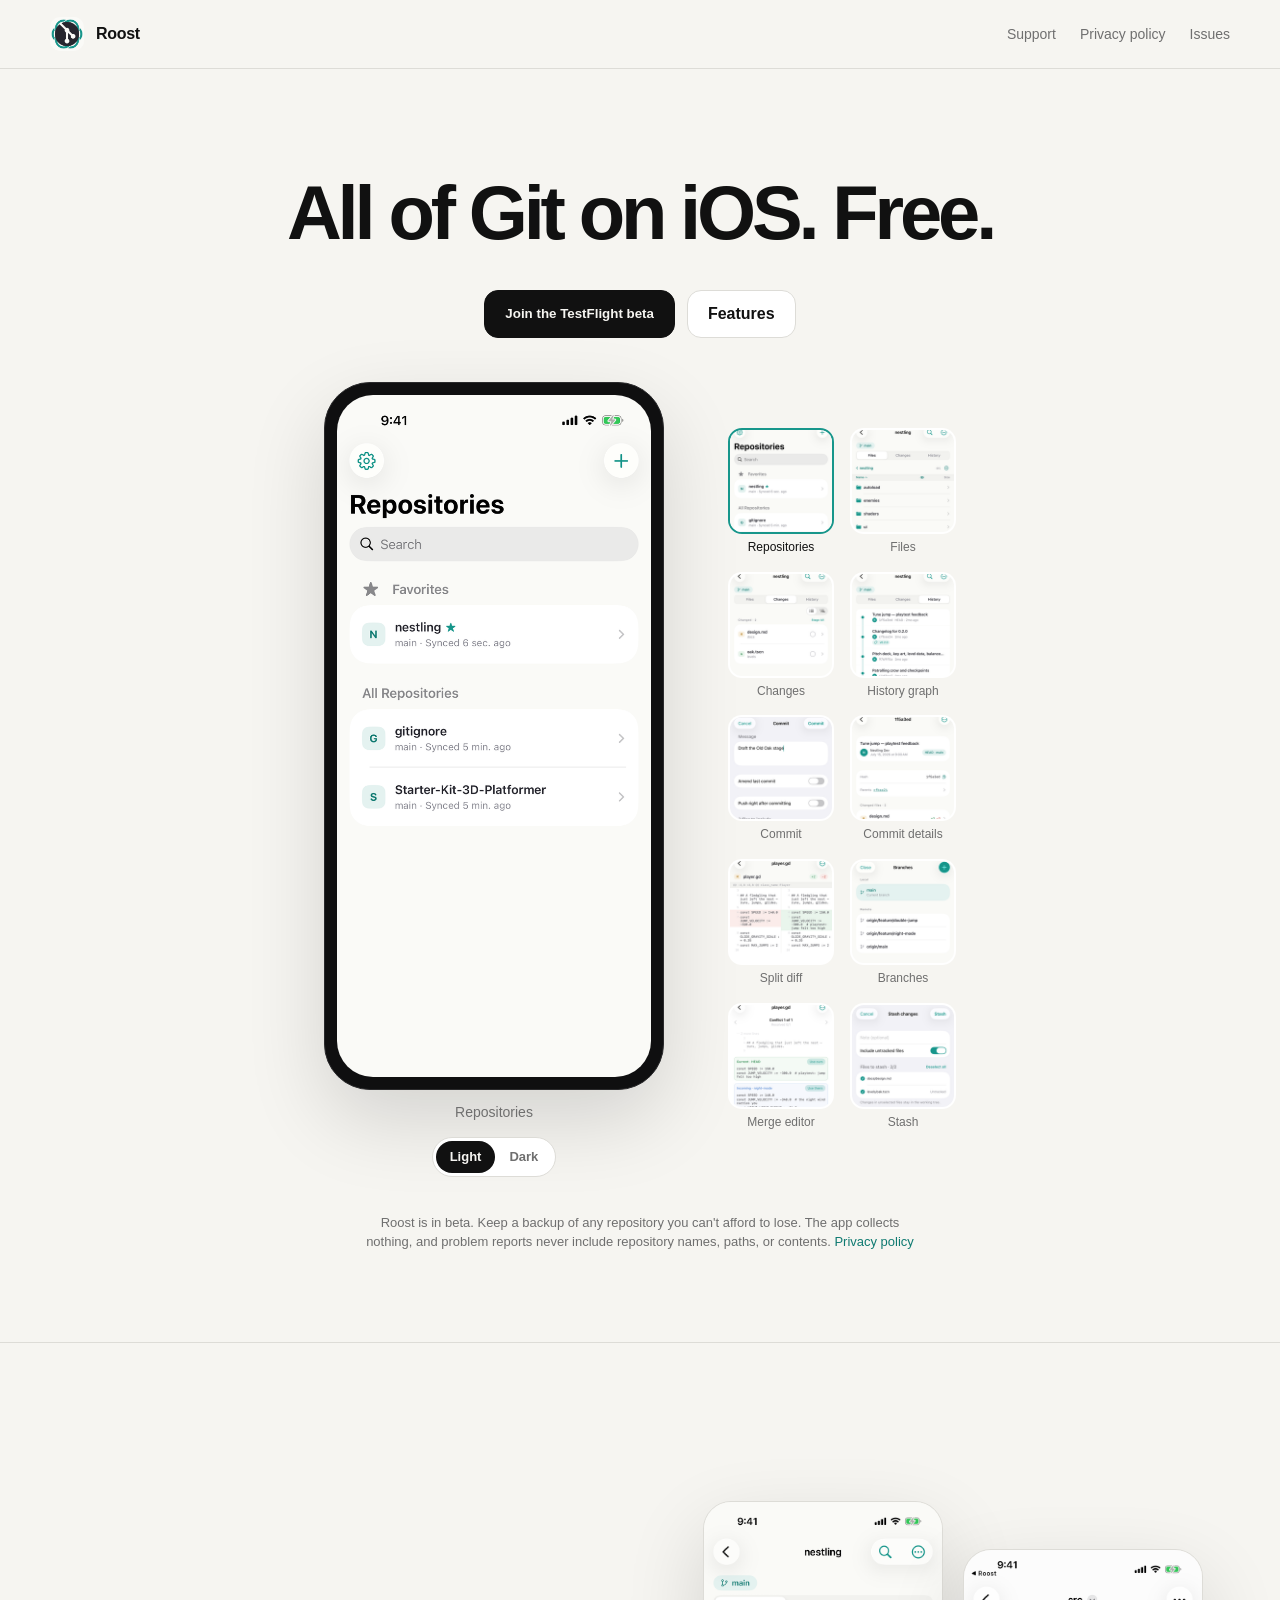
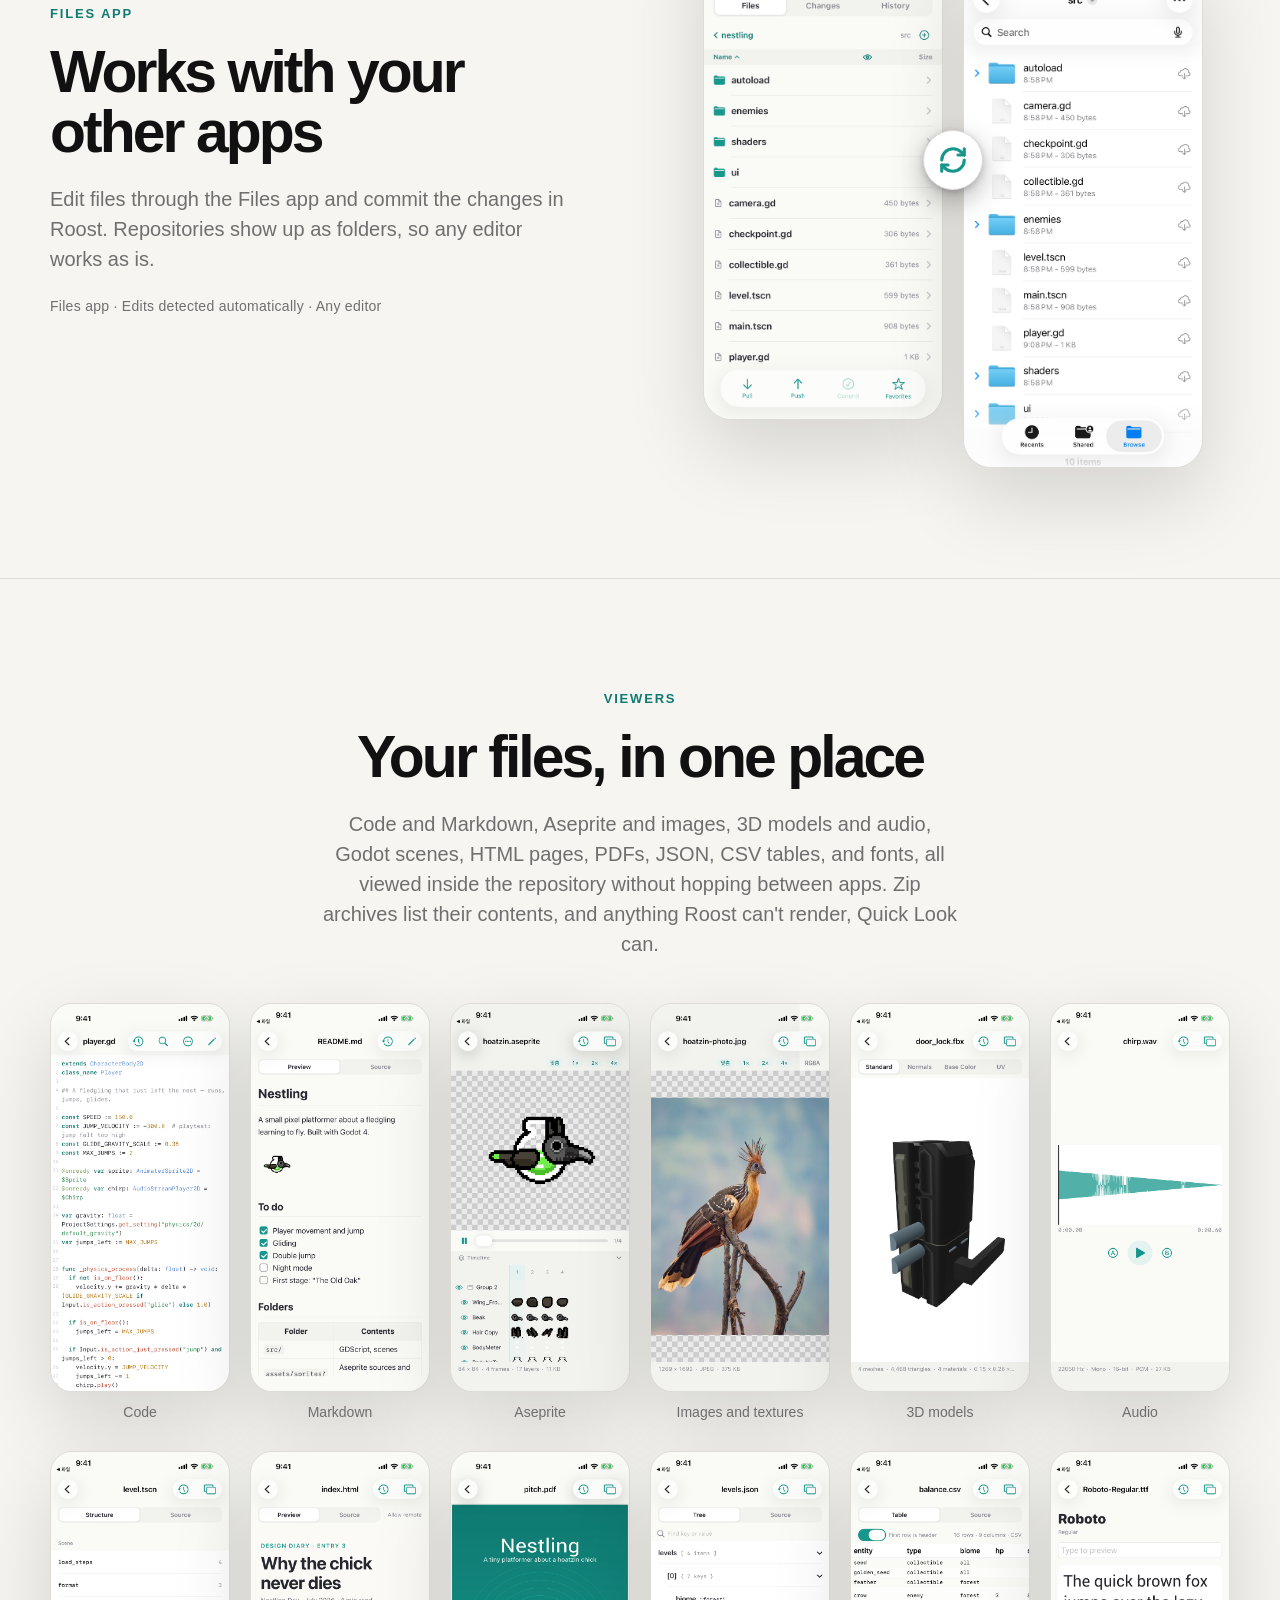
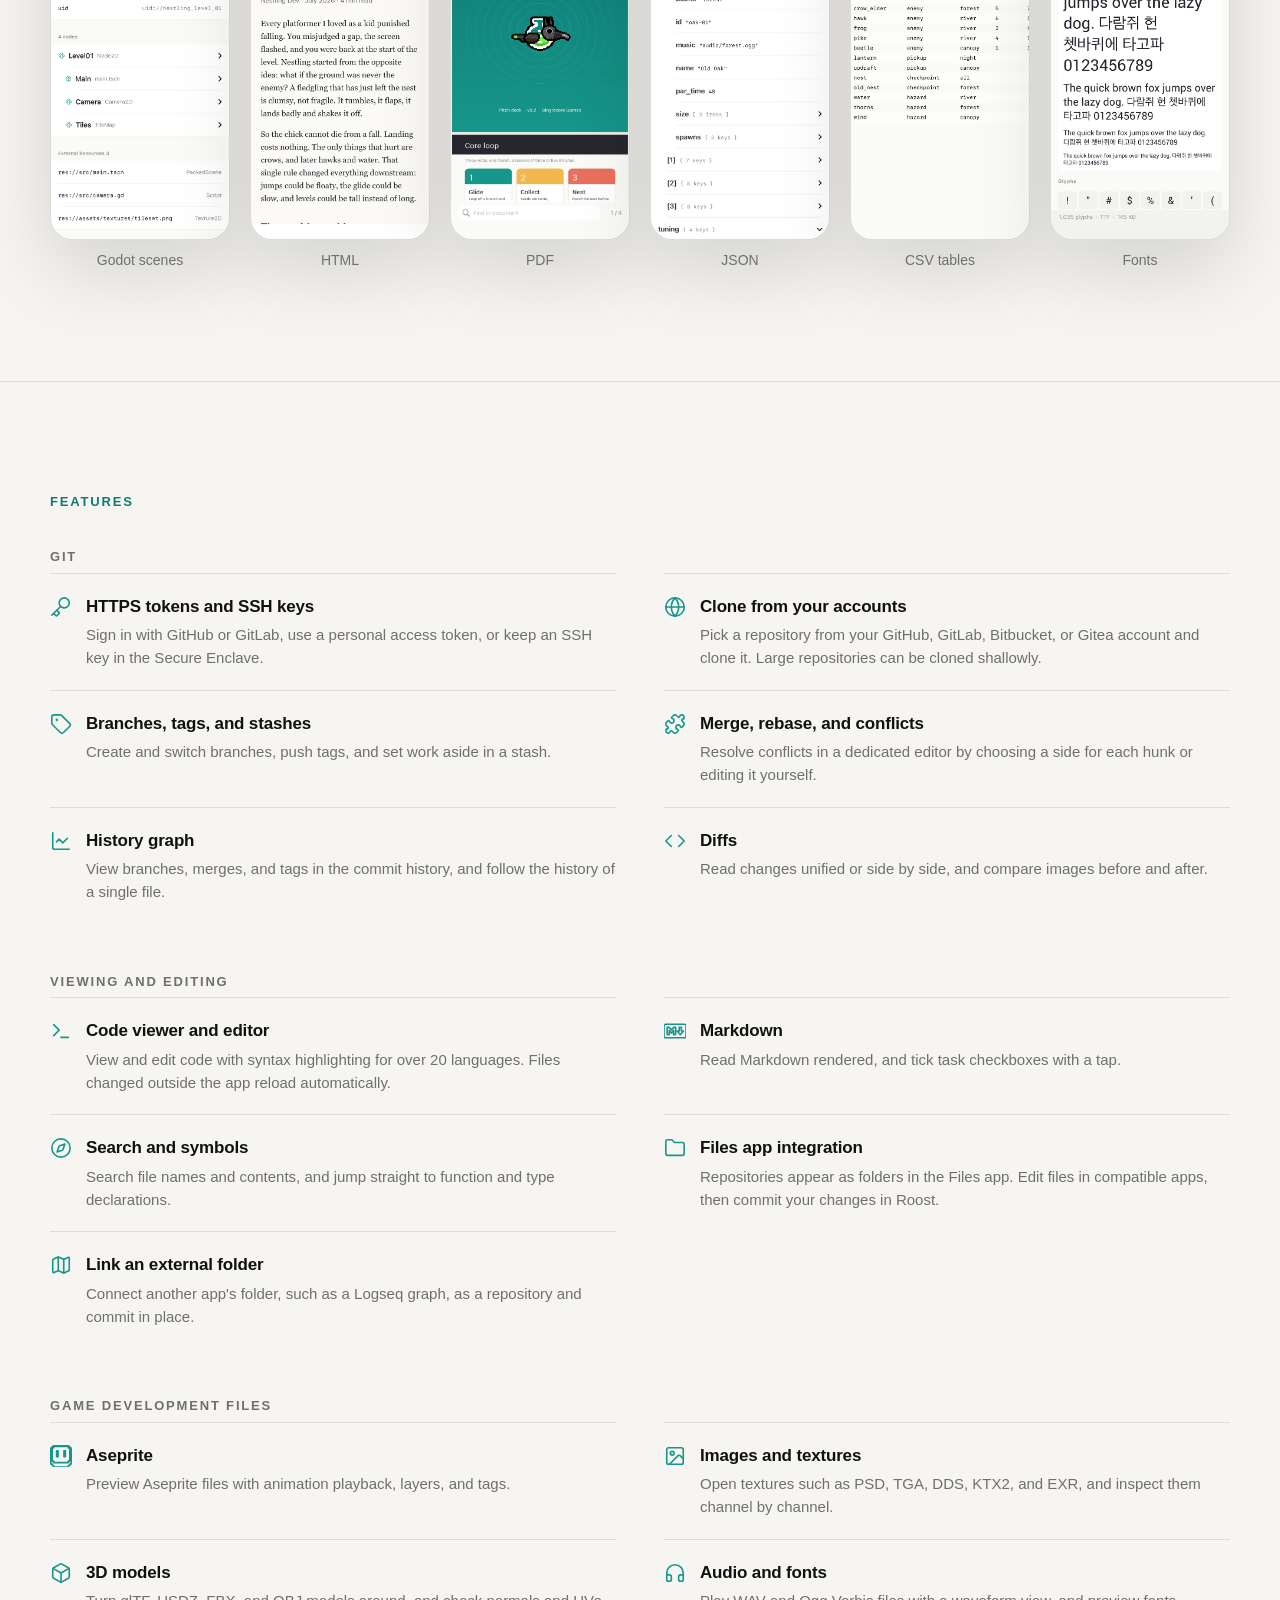
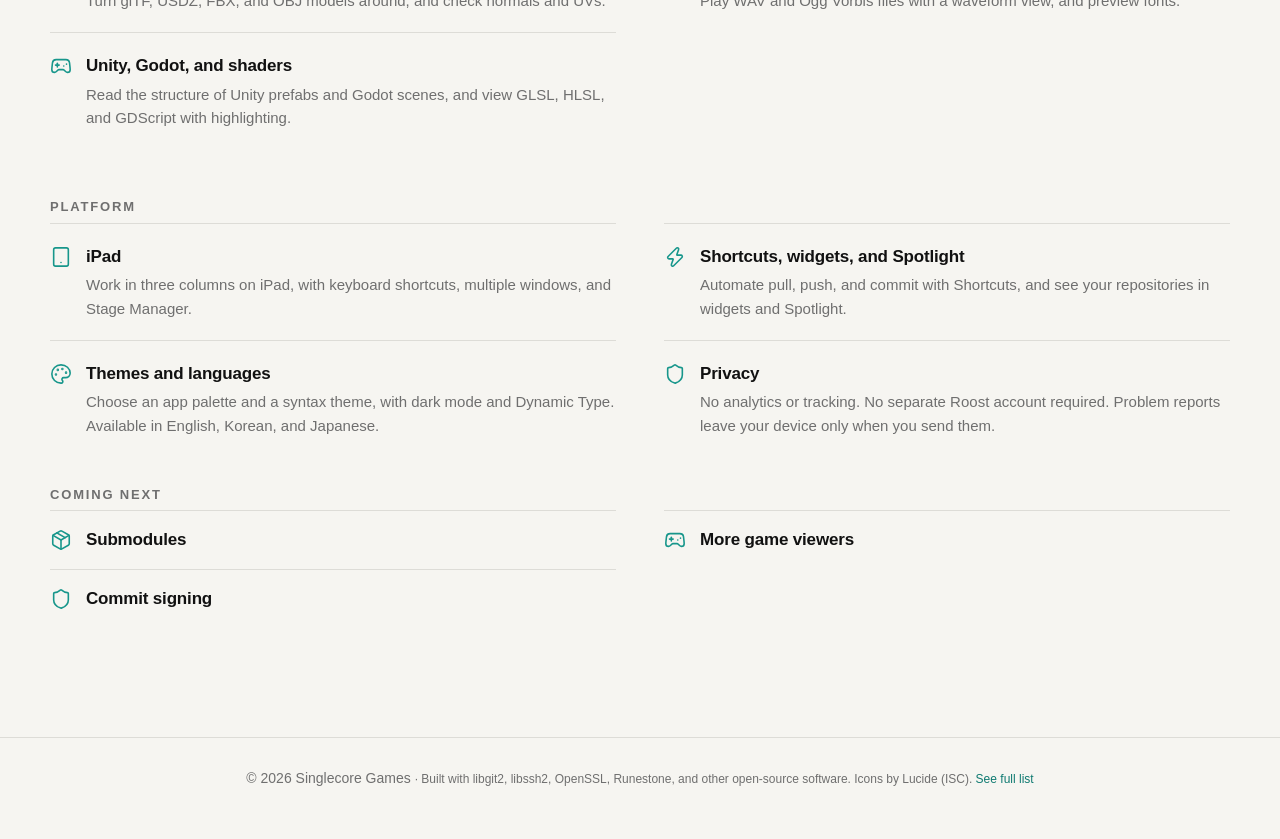
==== commit a3118c8f: "iPad feature icon: tablet" ====
--- a/index.html
+++ b/index.html
@@ -34,11 +34,11 @@
 <symbol id="i-key" viewBox="0 0 24 24" fill="none" stroke="currentColor" stroke-width="1.75" stroke-linecap="round" stroke-linejoin="round"><path d="m2 21 9.6-9.6" /> <path d="m7.5 15.5 2.3 2.3a1 1 0 0 1 0 1.4l-2.1 2.1a1 1 0 0 1-1.4 0L4 19" /> <circle cx="15.5" cy="7.5" r="5.5" /></symbol>
 <symbol id="i-map" viewBox="0 0 24 24" fill="none" stroke="currentColor" stroke-width="1.75" stroke-linecap="round" stroke-linejoin="round"><path d="M14.106 5.553a2 2 0 0 0 1.788 0l3.659-1.83A1 1 0 0 1 21 4.619v12.764a1 1 0 0 1-.553.894l-4.553 2.277a2 2 0 0 1-1.788 0l-4.212-2.106a2 2 0 0 0-1.788 0l-3.659 1.83A1 1 0 0 1 3 19.381V6.618a1 1 0 0 1 .553-.894l4.553-2.277a2 2 0 0 1 1.788 0z" /> <path d="M15 5.764v15" /> <path d="M9 3.236v15" /></symbol>
 <symbol id="i-markdown" viewBox="0 0 24 24" fill="none" stroke="currentColor" stroke-width="1.75" stroke-linecap="round" stroke-linejoin="round"><title>Markdown</title><path d="M22.27 19.385H1.73A1.73 1.73 0 010 17.655V6.345a1.73 1.73 0 011.73-1.73h20.54A1.73 1.73 0 0124 6.345v11.308a1.73 1.73 0 01-1.73 1.731zM5.769 15.923v-4.5l2.308 2.885 2.307-2.885v4.5h2.308V8.078h-2.308l-2.307 2.885-2.308-2.885H3.46v7.847zM21.232 12h-2.309V8.077h-2.307V12h-2.308l3.461 4.039z"/></symbol>
-<symbol id="i-monitor" viewBox="0 0 24 24" fill="none" stroke="currentColor" stroke-width="1.75" stroke-linecap="round" stroke-linejoin="round"><rect width="20" height="14" x="2" y="3" rx="2" /> <line x1="8" x2="16" y1="21" y2="21" /> <line x1="12" x2="12" y1="17" y2="21" /></symbol>
 <symbol id="i-package" viewBox="0 0 24 24" fill="none" stroke="currentColor" stroke-width="1.75" stroke-linecap="round" stroke-linejoin="round"><path d="M11 21.73a2 2 0 0 0 2 0l7-4A2 2 0 0 0 21 16V8a2 2 0 0 0-1-1.73l-7-4a2 2 0 0 0-2 0l-7 4A2 2 0 0 0 3 8v8a2 2 0 0 0 1 1.73z" /> <path d="M12 22V12" /> <polyline points="3.29 7 12 12 20.71 7" /> <path d="m7.5 4.27 9 5.15" /></symbol>
 <symbol id="i-palette" viewBox="0 0 24 24" fill="none" stroke="currentColor" stroke-width="1.75" stroke-linecap="round" stroke-linejoin="round"><path d="M12 22a1 1 0 0 1 0-20 10 9 0 0 1 10 9 5 5 0 0 1-5 5h-2.25a1.75 1.75 0 0 0-1.4 2.8l.3.4a1.75 1.75 0 0 1-1.4 2.8z" /> <circle cx="13.5" cy="6.5" r=".5" fill="currentColor" /> <circle cx="17.5" cy="10.5" r=".5" fill="currentColor" /> <circle cx="6.5" cy="12.5" r=".5" fill="currentColor" /> <circle cx="8.5" cy="7.5" r=".5" fill="currentColor" /></symbol>
 <symbol id="i-puzzle" viewBox="0 0 24 24" fill="none" stroke="currentColor" stroke-width="1.75" stroke-linecap="round" stroke-linejoin="round"><path d="M15.39 4.39a1 1 0 0 0 1.68-.474 2.5 2.5 0 1 1 3.014 3.015 1 1 0 0 0-.474 1.68l1.683 1.682a2.414 2.414 0 0 1 0 3.414L19.61 15.39a1 1 0 0 1-1.68-.474 2.5 2.5 0 1 0-3.014 3.015 1 1 0 0 1 .474 1.68l-1.683 1.682a2.414 2.414 0 0 1-3.414 0L8.61 19.61a1 1 0 0 0-1.68.474 2.5 2.5 0 1 1-3.014-3.015 1 1 0 0 0 .474-1.68l-1.683-1.682a2.414 2.414 0 0 1 0-3.414L4.39 8.61a1 1 0 0 1 1.68.474 2.5 2.5 0 1 0 3.014-3.015 1 1 0 0 1-.474-1.68l1.683-1.682a2.414 2.414 0 0 1 3.414 0z" /></symbol>
 <symbol id="i-shield" viewBox="0 0 24 24" fill="none" stroke="currentColor" stroke-width="1.75" stroke-linecap="round" stroke-linejoin="round"><path d="M20 13c0 5-3.5 7.5-7.66 8.95a1 1 0 0 1-.67-.01C7.5 20.5 4 18 4 13V6a1 1 0 0 1 1-1c2 0 4.5-1.2 6.24-2.72a1.17 1.17 0 0 1 1.52 0C14.51 3.81 17 5 19 5a1 1 0 0 1 1 1z" /></symbol>
+<symbol id="i-tablet" viewBox="0 0 24 24" fill="none" stroke="currentColor" stroke-width="1.75" stroke-linecap="round" stroke-linejoin="round"><rect width="16" height="20" x="4" y="2" rx="2" ry="2"/><line x1="12" x2="12.01" y1="18" y2="18"/></symbol>
 <symbol id="i-tag" viewBox="0 0 24 24" fill="none" stroke="currentColor" stroke-width="1.75" stroke-linecap="round" stroke-linejoin="round"><path d="M12.586 2.586A2 2 0 0 0 11.172 2H4a2 2 0 0 0-2 2v7.172a2 2 0 0 0 .586 1.414l8.704 8.704a2.426 2.426 0 0 0 3.42 0l6.58-6.58a2.426 2.426 0 0 0 0-3.42z" /> <circle cx="7.5" cy="7.5" r=".5" fill="currentColor" /></symbol>
 <symbol id="i-terminal" viewBox="0 0 24 24" fill="none" stroke="currentColor" stroke-width="1.75" stroke-linecap="round" stroke-linejoin="round"><path d="M12 19h8" /> <path d="m4 17 6-6-6-6" /></symbol>
 <symbol id="i-zap" viewBox="0 0 24 24" fill="none" stroke="currentColor" stroke-width="1.75" stroke-linecap="round" stroke-linejoin="round"><path d="M15.914 4a1.5 1.5 0 00-2.474-1.561l-9 9A1.5 1.5 0 005.5 14h4.002a.5.5 0 01.471.666L8.086 20a1.5 1.5 0 002.475 1.56l9-9A1.5 1.5 0 0018.5 10h-3.997a.5.5 0 01-.472-.667z" /></symbol>
@@ -158,7 +158,7 @@
       </ul>
       <h3 class="group">Platform</h3>
       <ul class="features">
-        <li><svg class="ic"><use href="#i-monitor"/></svg><div><b>iPad</b><p>Work in three columns on iPad, with keyboard shortcuts, multiple windows, and Stage Manager.</p></div></li>
+        <li><svg class="ic"><use href="#i-tablet"/></svg><div><b>iPad</b><p>Work in three columns on iPad, with keyboard shortcuts, multiple windows, and Stage Manager.</p></div></li>
         <li><svg class="ic"><use href="#i-zap"/></svg><div><b>Shortcuts, widgets, and Spotlight</b><p>Automate pull, push, and commit with Shortcuts, and see your repositories in widgets and Spotlight.</p></div></li>
         <li><svg class="ic"><use href="#i-palette"/></svg><div><b>Themes and languages</b><p>Choose an app palette and a syntax theme, with dark mode and Dynamic Type. Available in English, Korean, and Japanese.</p></div></li>
         <li><svg class="ic"><use href="#i-shield"/></svg><div><b>Privacy</b><p>No analytics or tracking. No separate Roost account required. Problem reports leave your device only when you send them.</p></div></li>
